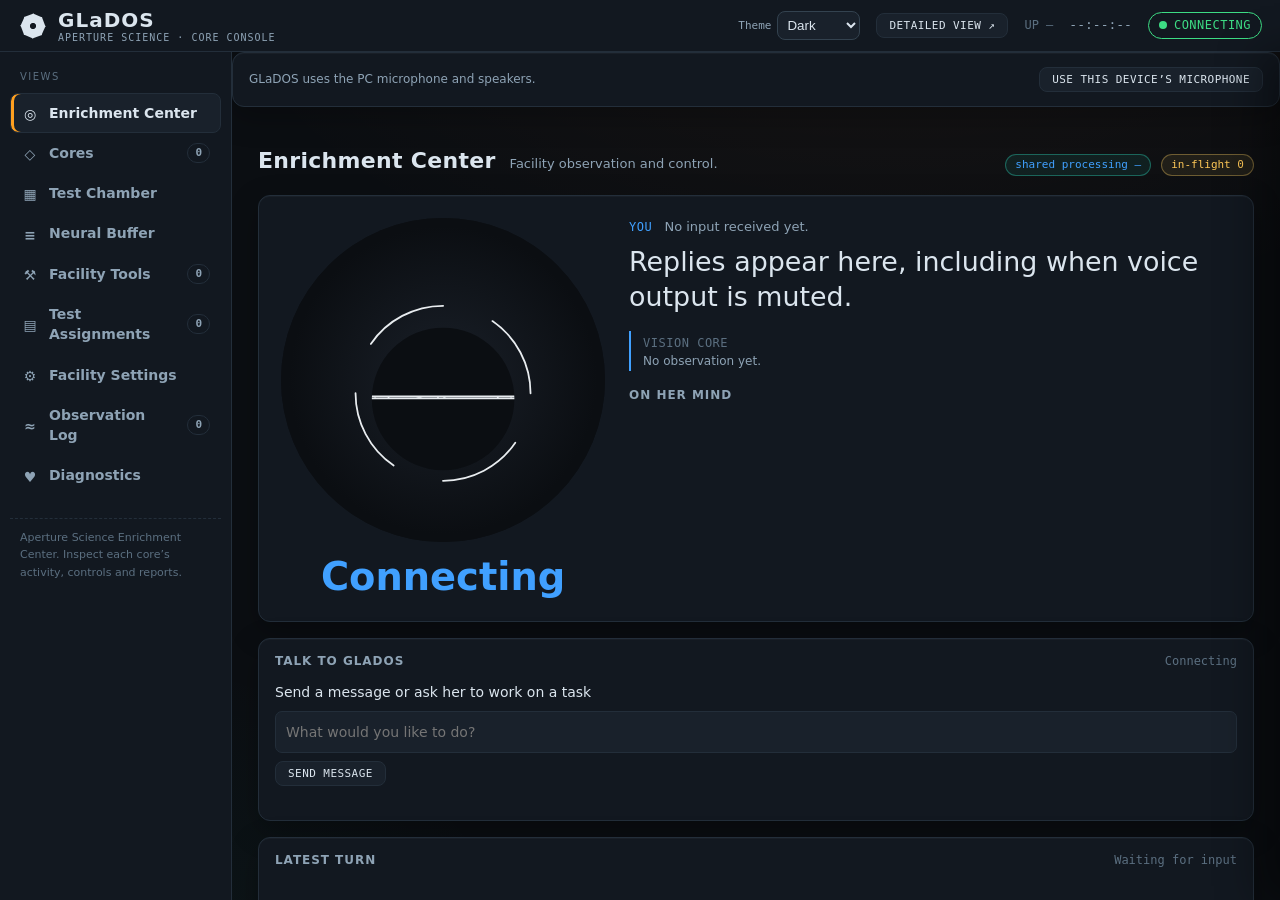
==== src/glados/webapp/static/index.html @ ed66a0d3 "Implement remote audio functionality for GLaDOS console - Added remote audio support allowing users " ====
<!DOCTYPE html>
<html lang="en" data-theme="dark">
<head>
<meta charset="utf-8">
<meta name="viewport" content="width=device-width, initial-scale=1">
<title>GLaDOS · Aperture Science</title>
<style>
  :root{
    --bg:#0b0e12;--bg-2:#10151c;--panel:#141a22;--panel-2:#1a212b;
    --line:#242f3b;--line-2:#32404f;
    --text:#d7e2ec;--muted:#8fa4b6;--dim:#5d7284;
    --orange:#ff7f2a;--orange-glow:rgba(255,127,42,.18);
    --teal:#2ee6c8;--green:#3ddc84;--yellow:#ffd166;--red:#ff5c6c;--purple:#9d7bff;
    --mono:"SF Mono","JetBrains Mono","Fira Code",ui-monospace,Menlo,Consolas,monospace;
    --sans:"Inter",-apple-system,BlinkMacSystemFont,"Segoe UI",Roboto,Helvetica,Arial,sans-serif;
  }
  *{box-sizing:border-box;margin:0;padding:0}
  html,body{height:100%}
  body{background:radial-gradient(1200px 600px at 70% -10%,rgba(255,127,42,.05),transparent 60%),radial-gradient(900px 500px at 10% 110%,rgba(46,230,200,.05),transparent 60%),var(--bg);color:var(--text);font-family:var(--sans);font-size:14px;overflow:hidden}
  #app{display:grid;grid-template-columns:232px 1fr;grid-template-rows:52px 1fr;height:100vh}
  .topbar{grid-column:1/-1;display:flex;align-items:center;gap:16px;padding:0 18px;border-bottom:1px solid var(--line);background:linear-gradient(180deg,#10151c,#0d1117)}
  .brand{display:flex;align-items:center;gap:10px;font-weight:700;letter-spacing:.5px}
  .brand .logo{width:26px;height:26px;border-radius:50%;background:radial-gradient(circle at 35% 35%,#fff,var(--orange) 55%,#8a3c00);box-shadow:0 0 12px var(--orange-glow),inset 0 -3px 6px rgba(0,0,0,.4)}
  .aperture-mark{width:30px;height:30px;flex-shrink:0;fill:var(--text)}
  .brand small{color:var(--muted);font-weight:500}
  .topbar .spacer{flex:1}
  .clock{font-family:var(--mono);color:var(--muted);font-size:13px}
  .live{display:flex;align-items:center;gap:7px;font-family:var(--mono);color:var(--green);font-size:12px;letter-spacing:1px;border:1px solid rgba(61,220,132,.3);background:rgba(61,220,132,.08);padding:4px 10px;border-radius:20px}
  .live .dot{width:8px;height:8px;border-radius:50%;background:var(--green);animation:blink 1.2s infinite}
  @keyframes blink{0%,100%{opacity:1}50%{opacity:.25}}
  .uptime{font-family:var(--mono);color:var(--dim);font-size:12px}
  .sidebar{grid-row:2;border-right:1px solid var(--line);background:var(--bg-2);padding:14px 10px;overflow-y:auto}
  .sec-label{font-size:10px;letter-spacing:1.5px;text-transform:uppercase;color:var(--dim);margin:4px 10px 8px}
  .nav-item{display:flex;align-items:center;gap:10px;padding:9px 10px;border-radius:8px;cursor:pointer;color:var(--muted);border:1px solid transparent;user-select:none;transition:background .12s,color .12s;width:100%}
  .nav-item .ico{width:18px;height:18px;display:grid;place-items:center;flex-shrink:0}
  .nav-item:hover{background:var(--panel);color:var(--text)}
  .nav-item.active{background:var(--panel-2);color:var(--teal);border-color:var(--line);box-shadow:inset 3px 0 0 var(--teal)}
  .nav-item .badge{margin-left:auto;font-family:var(--mono);font-size:11px;background:var(--panel);border:1px solid var(--line);color:var(--muted);padding:1px 7px;border-radius:20px}
  .nav-hint{margin-top:22px;padding:10px;font-size:11px;line-height:1.6;color:var(--dim);border-top:1px dashed var(--line)}
  .main{grid-row:2;overflow:hidden;display:flex;flex-direction:column}
  .view{flex:1;overflow-y:auto;padding:22px 26px 40px;display:none}
  .view.active{display:block;animation:fade .18s ease}
  @keyframes fade{from{opacity:0;transform:translateY(4px)}to{opacity:1;transform:none}}
  .view-head{display:flex;align-items:baseline;gap:14px;margin-bottom:18px;flex-wrap:wrap}
  .view-head h1{font-size:22px;font-weight:750;letter-spacing:.3px}
  .view-head .sub{color:var(--muted);font-size:13px}
  .view-head .right{margin-left:auto;display:flex;gap:10px;align-items:center}
  .grid{display:grid;gap:16px}.grid.cols-2{grid-template-columns:1fr 1fr}.grid.cols-3{grid-template-columns:repeat(3,1fr)}
  .card{background:linear-gradient(180deg,var(--panel),var(--bg-2));border:1px solid var(--line);border-radius:12px;padding:14px 16px}
  .card h3{font-size:12px;letter-spacing:1px;text-transform:uppercase;color:var(--muted);font-weight:600;margin-bottom:12px;display:flex;align-items:center;gap:8px}
  .card h3 .now{margin-left:auto;font-family:var(--mono);color:var(--dim);font-weight:400;text-transform:none;letter-spacing:0}
  .routing-map{max-height:620px;overflow:auto;border:1px solid var(--line);border-radius:10px;background:var(--bg);margin:12px 0}
  .routing-map svg{display:block;font-family:var(--sans);font-size:13px}
  .route-edge path{fill:none;stroke:var(--line-2);stroke-width:1.5}
  .route-edge text{fill:var(--muted);font-family:var(--mono);font-size:10px}
  .route-edge.selected path{stroke:var(--teal);stroke-width:2.5}
  .route-edge.selected text{fill:var(--teal)}
  .route-node rect{fill:var(--panel);stroke:var(--line-2)}
  .route-node text{fill:var(--text);pointer-events:none}
  .route-node .route-detail{fill:var(--muted);font-family:var(--mono);font-size:10px}
  .route-node.branch{cursor:pointer}
  .route-node.branch rect{fill:var(--panel-2)}
  .route-node.branch:hover rect,.route-node.branch:focus rect{stroke:var(--orange);stroke-width:2}
  .route-node.selected rect{stroke:var(--teal);stroke-width:2}
  .route-node.uncertain rect{stroke:var(--yellow);stroke-dasharray:5 3}
  .chip{display:inline-flex;align-items:center;gap:6px;padding:2px 9px;border-radius:20px;font-family:var(--mono);font-size:11px;border:1px solid var(--line)}
  .chip.green{color:var(--green);border-color:rgba(61,220,132,.35);background:rgba(61,220,132,.08)}
  .chip.amber{color:var(--yellow);border-color:rgba(255,209,102,.35);background:rgba(255,209,102,.08)}
  .chip.teal{color:var(--teal);border-color:rgba(46,230,200,.35);background:rgba(46,230,200,.08)}
  .dot-pulse{width:8px;height:8px;border-radius:50%;background:currentColor;animation:blink 1.2s infinite}
  .bar{height:6px;border-radius:4px;background:var(--panel-2);overflow:hidden}
  .bar>i{display:block;height:100%;border-radius:4px;background:var(--orange);transition:width .5s ease}
  .mono{font-family:var(--mono)}
  .stat .v{font-size:30px;font-weight:750;font-family:var(--mono);letter-spacing:.5px}
  .stat .l{font-size:11px;color:var(--dim);letter-spacing:1px;text-transform:uppercase;margin-top:3px}
  .gauge-row{display:flex;gap:26px;flex-wrap:wrap}
  .gauge{display:flex;flex-direction:column;align-items:center;gap:6px}
  .gauge svg{width:92px;height:92px}
  .gauge .g-label{font-size:11px;color:var(--muted);letter-spacing:1px}
  .gauge .g-val{font-family:var(--mono);font-size:12px}
  .ring-bg{fill:none;stroke:var(--panel-2);stroke-width:9}
  .ring-fg{fill:none;stroke-linecap:round;stroke-width:9;transition:stroke-dashoffset .6s ease}
  .wire{font-family:var(--mono);font-size:12.5px;height:100%;overflow-y:auto;display:flex;flex-direction:column;gap:2px}
  .wire-row{display:flex;gap:10px;align-items:baseline;padding:3px 8px;border-radius:5px}
  .wire-row:hover{background:var(--panel-2)}
  .wire-row .t{color:var(--dim);white-space:nowrap;flex-shrink:0}
  .wire-row .lv{width:46px;font-weight:700;flex-shrink:0;text-transform:uppercase;font-size:11px}
  .lv.info{color:var(--teal)}.lv.ok{color:var(--green)}.lv.warn{color:var(--yellow)}.lv.err{color:var(--red)}.lv.debg{color:var(--dim)}
  .wire-row .src{color:var(--purple);white-space:nowrap;flex-shrink:0}
  .wire-row .msg{color:var(--text);overflow-wrap:anywhere}
  .wire-row .meta{color:var(--dim);white-space:nowrap;overflow:hidden;text-overflow:ellipsis;max-width:200px}
  .filters{display:flex;gap:8px;flex-wrap:wrap;margin-bottom:12px}
  .fbtn{padding:5px 12px;border-radius:20px;font-size:12px;font-family:var(--mono);cursor:pointer;border:1px solid var(--line);background:var(--panel);color:var(--muted)}
  .fbtn.active{background:var(--teal);border-color:var(--teal);color:#062a24;font-weight:700}
  .fbtn:hover{border-color:var(--line-2)}
  .lanes{display:grid;grid-template-columns:1fr 1fr;gap:18px}
  .lane{border:1px solid var(--line);border-radius:14px;padding:16px;background:var(--panel);overflow:hidden}
  .lane.priority{border-color:rgba(255,127,42,.4)}
  .lane.autonomy{border-color:rgba(46,230,200,.4)}
  .lane-head{display:flex;align-items:center;gap:10px;margin-bottom:12px}
  .lane-head .lname{font-weight:700;font-size:15px;letter-spacing:.5px}
  .lane-head .lsub{color:var(--muted);font-size:12px}
  .lane-head .right{margin-left:auto;font-family:var(--mono);font-size:12px;color:var(--muted)}
  .lane-track{display:flex;flex-direction:column;gap:10px;min-height:120px}
  .inf{display:flex;align-items:center;gap:12px;padding:10px 12px;border-radius:10px;background:var(--panel-2);border:1px solid var(--line);animation:inf-in .3s ease}
  @keyframes inf-in{from{opacity:0;transform:translateX(-8px)}to{opacity:1;transform:none}}
  .inf .id{font-family:var(--mono);font-size:11px;color:var(--dim);width:64px;flex-shrink:0}
  .inf .label{font-size:13px;font-weight:600;flex:1;min-width:0;overflow:hidden;text-overflow:ellipsis;white-space:nowrap}
  .inf .phase{font-family:var(--mono);font-size:11px;width:74px;text-align:right}
  .inf .spark{display:flex;gap:3px;align-items:center;margin-right:4px}
  .inf .spark i{width:4px;height:12px;background:currentColor;border-radius:2px;animation:spark 1s infinite}
  .inf .spark i:nth-child(2){animation-delay:.15s}.inf .spark i:nth-child(3){animation-delay:.3s}.inf .spark i:nth-child(4){animation-delay:.45s}
  @keyframes spark{0%,100%{height:4px;opacity:.4}50%{height:14px;opacity:1}}
  .inf.priority .phase{color:var(--orange)}.inf.priority .spark{color:var(--orange)}
  .inf.autonomy .phase{color:var(--teal)}.inf.autonomy .spark{color:var(--teal)}
  .planner{display:flex;flex-direction:column;gap:10px}
  .agent-line{display:flex;align-items:center;gap:12px;font-size:13px}
  .agent-line .adot{width:10px;height:10px;border-radius:50%;flex-shrink:0}
  .agent-line .aname{min-width:150px;font-weight:600}
  .agent-line .astill{flex:1;color:var(--dim);font-family:var(--mono);font-size:12px}
  .minds{display:grid;grid-template-columns:repeat(auto-fill,minmax(260px,1fr));gap:16px}
  .mind{border:1px solid var(--line);border-radius:12px;padding:14px;background:var(--panel);cursor:pointer;transition:border-color .15s,transform .15s}
  .mind:hover{border-color:var(--teal);transform:translateY(-2px)}
  .mind .mtop{display:flex;align-items:center;gap:9px;margin-bottom:8px}
  .mind .mtitle{font-weight:700}
  .core-eye{width:38px;height:38px;flex-shrink:0;border-radius:50%;border:3px solid #ccd2d4;box-shadow:inset 0 0 0 4px #31383b,0 0 12px color-mix(in srgb,var(--core-color) 18%,transparent);background:radial-gradient(circle,#151a1d 0 12%,var(--core-color) 14% 25%,#242a2f 28% 42%,#687277 44% 50%,#20272d 52%)}
  .core-activity{font-family:var(--mono);font-size:11px;color:var(--teal);margin-top:12px}
  .core-processing{margin-top:20px}
  .core-processing>summary{cursor:pointer;font-weight:650;letter-spacing:.5px;padding:4px 0}
  .core-processing>summary::marker{color:var(--orange)}
  .core-processing[open]>summary{margin-bottom:16px}

  .mind .mrole{font-size:11px;color:var(--muted)}
  .mind .mstat{margin-left:auto}
  .mind .msum{font-size:12.5px;color:var(--muted);line-height:1.5;min-height:40px}
  .mind .mfoot{display:flex;gap:8px;margin-top:10px;font-family:var(--mono);font-size:11px;color:var(--dim);flex-wrap:wrap}
  .status-pill{font-family:var(--mono);font-size:11px;padding:2px 9px;border-radius:20px;text-transform:capitalize}
  .s-running{color:var(--teal);background:rgba(46,230,200,.1);border:1px solid rgba(46,230,200,.3)}
  .s-idle{color:var(--muted);background:var(--panel-2);border:1px solid var(--line)}
  .s-paused{color:var(--yellow);background:rgba(255,209,102,.08);border:1px solid rgba(255,209,102,.3)}
  .s-done{color:var(--green);background:rgba(61,220,132,.1);border:1px solid rgba(61,220,132,.3)}
  .slots{display:grid;grid-template-columns:repeat(auto-fill,minmax(300px,1fr));gap:16px}
  .slot{border:1px solid var(--line);border-radius:12px;padding:14px;background:var(--panel);border-top:3px solid var(--orange)}
  .slot .shead{display:flex;align-items:center;gap:8px;margin-bottom:8px}
  .slot .stitle{font-weight:700}
  .slot .sstat{margin-left:auto}
  .slot .ssum{font-size:12.5px;color:var(--muted);line-height:1.5;margin:6px 0 12px;min-height:36px}
  .slot .meters{display:grid;grid-template-columns:1fr 1fr;gap:10px}
  .meter .m-label{font-size:10px;color:var(--dim);letter-spacing:.5px;margin-bottom:4px;display:flex;justify-content:space-between;font-family:var(--mono)}
  .meta-line{font-family:var(--mono);font-size:11px;color:var(--dim);display:flex;gap:10px;margin-top:12px;flex-wrap:wrap;align-items:center}
  .btn-secondary{background:var(--panel-2);border:1px solid var(--line);color:var(--text);padding:5px 12px;border-radius:8px;cursor:pointer;font-size:12px}
  .btn-secondary:hover{border-color:var(--teal);color:var(--teal)}
  .mini-queues{display:flex;flex-direction:column;gap:9px}
  .mline{display:flex;align-items:center;gap:9px;font-size:12.5px}
  .mline .ellipsis{flex:1}
  .drawer{position:fixed;top:52px;right:0;bottom:0;width:min(460px,92vw);background:var(--bg-2);border-left:1px solid var(--line);transform:translateX(100%);transition:transform .25s ease;z-index:40;display:flex;flex-direction:column;box-shadow:-20px 0 40px rgba(0,0,0,.4)}
  .drawer.open{transform:none}
  .drawer .d-head{padding:16px 18px;border-bottom:1px solid var(--line);display:flex;align-items:center;gap:10px}
  .drawer .d-head h2{font-size:16px;flex:1}
  .drawer .d-body{flex:1;overflow-y:auto;padding:16px 18px;display:flex;flex-direction:column;gap:14px}
  .mem-row{font-family:var(--mono);font-size:12.5px;padding:10px 12px;background:var(--panel);border:1px solid var(--line);border-radius:8px}
  .mem-row .mk{color:var(--teal);font-weight:700;display:block;margin-bottom:4px}
  .slice{font-family:var(--mono);font-size:12px;color:var(--dim);letter-spacing:.5px;text-transform:uppercase;margin-top:4px}
  .kv{display:flex;justify-content:space-between;padding:6px 0;border-bottom:1px solid var(--line);font-size:13px;gap:10px}
  .kv .k{color:var(--dim)}.kv .v{font-family:var(--mono);text-align:right}
  @media(max-width:1000px){
    .lanes,.grid.cols-2{grid-template-columns:1fr}
    #app{grid-template-columns:64px 1fr}
    .sec-label,.nav-item span:not(.ico),.nav-item .badge,.nav-hint{display:none}
    .nav-item{justify-content:center}
  }

.console-actions{display:flex;gap:10px;align-items:center;flex-wrap:wrap;margin:12px 0}
.console-actions button:disabled{opacity:.45;cursor:not-allowed}
.console-field{display:block;width:100%;box-sizing:border-box;background:var(--panel-2);border:1px solid var(--line);color:var(--text);padding:10px;border-radius:7px;font:inherit;margin:8px 0}
textarea.console-field{min-height:110px;resize:vertical}
button.card{text-align:left;color:inherit;font:inherit;cursor:pointer}
button.card:hover{border-color:var(--orange)}
.console-note{font-size:12px;color:var(--muted);line-height:1.6}
.console-feedback{min-height:20px;color:var(--teal);font-size:13px;white-space:pre-wrap}
.task-row{display:flex;align-items:center;gap:12px;padding:12px 0;border-bottom:1px solid var(--line)}
.task-row button{margin-left:auto}
button:focus-visible,input:focus-visible,textarea:focus-visible{outline:2px solid var(--orange);outline-offset:3px}
  .context-controls{margin-bottom:18px}
  .context-controls .console-actions{align-items:end;flex-wrap:wrap}
  .context-controls label{display:block;flex:1;min-width:220px;color:var(--dim);font-size:12px}
  .context-search{margin-top:14px}
  .context-overview{display:flex;flex-wrap:wrap;gap:8px;margin-bottom:16px}
  .context-section{margin-bottom:12px;padding:0;overflow:hidden}
  .context-section>summary{cursor:pointer;display:flex;align-items:center;gap:10px;flex-wrap:wrap;padding:16px;border-left:3px solid var(--orange)}
  .context-section>summary::before{content:'▸';color:var(--orange)}
  .context-section[open]>summary::before{content:'▾'}
  .context-section>summary .console-note{margin-left:auto}
  .context-section-copy{flex:1;min-width:180px}
  .context-purpose{display:block;color:var(--dim);font-size:12px;line-height:1.5;margin-top:5px}
  .context-tools h2{font-size:16px;margin:24px 0 12px}
  .context-messages{padding:0 16px 16px}
  .context-message{border-top:1px solid var(--line);padding-top:12px;margin-top:6px}
  .context-message-head{display:flex;gap:8px;align-items:center;color:var(--dim);font-size:12px}
  .context-messages pre{white-space:pre-wrap;overflow-wrap:anywhere;font:12px/1.65 ui-monospace,SFMono-Regular,Consolas,monospace;color:var(--text);margin:10px 0 16px}
  .context-empty{padding:22px;border:1px dashed var(--line);color:var(--dim)}
  .memory-fact{margin-bottom:12px}
  .memory-content{white-space:pre-wrap;overflow-wrap:anywhere;line-height:1.6}
</style>


<link rel="stylesheet" href="glados-avatar.css">
<link rel="stylesheet" href="glados-themes.css">
<link rel="stylesheet" href="glados-console.css">
<script src="glados-dom.js"></script>
<script src="glados-themes.js"></script>
</head>
<body>
<div id="app">
  <div class="hazard-bar"></div>
  <header class="topbar">
    <div class="brand"><svg class="aperture-mark" viewBox="0 0 100 100" aria-hidden="true"><path d="M 50 8 L 81 22 L 59 40 L 33 40 Z" transform="rotate(0 50 50)"/><path d="M 50 8 L 81 22 L 59 40 L 33 40 Z" transform="rotate(45 50 50)"/><path d="M 50 8 L 81 22 L 59 40 L 33 40 Z" transform="rotate(90 50 50)"/><path d="M 50 8 L 81 22 L 59 40 L 33 40 Z" transform="rotate(135 50 50)"/><path d="M 50 8 L 81 22 L 59 40 L 33 40 Z" transform="rotate(180 50 50)"/><path d="M 50 8 L 81 22 L 59 40 L 33 40 Z" transform="rotate(225 50 50)"/><path d="M 50 8 L 81 22 L 59 40 L 33 40 Z" transform="rotate(270 50 50)"/><path d="M 50 8 L 81 22 L 59 40 L 33 40 Z" transform="rotate(315 50 50)"/></svg><div class="brand-t"><div class="t1">GLaDOS</div><div class="sub">APERTURE SCIENCE &middot; CORE CONSOLE</div></div></div>
    <div class="spacer"></div>
    <label class="theme-label">Theme <select id="theme-choice" aria-label="Interface theme"></select></label>
    <a class="btn-secondary surface-switch" id="surface-switch" href="/?surface=presence">Presence screen ↗</a>
    <span class="uptime" id="uptime">UP —</span>
    <span class="clock" id="clock">--:--:--</span>
    <span class="live" role="status"><span class="dot"></span><span id="connection-status">CONNECTING</span></span>
  </header>

  <nav class="sidebar">
    <div class="sec-label">Views</div>
    <div class="nav-item active" data-view="home"><span class="ico">&#9678;</span><span>Enrichment Center</span></div>
    <div class="nav-item" data-view="cores"><span class="ico">&#9671;</span><span>Cores</span><span class="badge" id="mindsBadge">0</span></div>
    <div class="nav-item" data-view="memory"><span class="ico">&#9638;</span><span>Test Chamber</span></div>
    <div class="nav-item" data-view="context"><span class="ico">&#8801;</span><span>Neural Buffer</span></div>
    <div class="nav-item" data-view="tools"><span class="ico">⚒</span><span>Facility Tools</span><span class="badge" id="toolsBadge">0</span></div>
    <div class="nav-item" data-view="tasks"><span class="ico">▤</span><span>Test Assignments</span><span class="badge" id="tasksBadge">0</span></div>
    <div class="nav-item" data-view="settings"><span class="ico">⚙</span><span>Facility Settings</span></div>
    <div class="nav-item" data-view="wire"><span class="ico">&#8776;</span><span>Observation Log</span><span class="badge" id="wireBadge">0</span></div>
    <div class="nav-item" data-view="vitals"><span class="ico">&#9829;</span><span>Diagnostics</span></div>
    <div class="nav-hint">Aperture Science Enrichment Center. Inspect each core’s activity, controls and reports.</div>
  </nav>

  <main class="main">
    <div class="card" id="remote-audio-banner" hidden style="margin-bottom:16px;display:flex;flex-wrap:wrap;gap:12px;align-items:center"><span class="console-note" id="remote-audio-banner-text" style="flex:1 1 16em;margin:0"></span><button type="button" class="btn-secondary" id="remote-audio-banner-toggle">Use this device’s microphone</button></div>

    <!-- MISSION CONTROL -->
    <section class="view active" id="view-home">
      <div class="view-head operator-only">
        <h1>Enrichment Center</h1>
        <span class="sub">Facility observation and control.</span>
        <div class="right"><span class="chip teal" id="pool-status">shared processing —</span><span class="chip amber" id="mcInflight">in-flight 0</span></div>
      </div>
      <section class="card avatar-card presence-stage" id="avatar-card" aria-label="GLaDOS eye and optic feed">
        <div class="avatar-stage">
          <svg id="glados-eye" viewBox="-200 -200 400 400" role="img" aria-label="GLaDOS aperture, connecting"></svg>
          <div class="presence-state"><div id="presence-activity">Connecting</div><p class="console-note" id="presence-detail"></p></div>
        </div>
        <div class="presence-info">
          <div class="presence-speech" aria-live="polite">
            <p class="presence-user"><span class="slice">You</span> <span id="latest-input">No input received yet.</span></p>
            <p id="latest-reply">Replies appear here, including when voice output is muted.</p>
          </div>
          <div class="avatar-optic" id="avatar-optic" hidden>
            <canvas id="avatar-optic-view" role="img" aria-label="Live optic feed with theme treatment"></canvas>
            <img id="avatar-optic-source" alt="" hidden>
            <div class="avatar-optic-hud" aria-hidden="true"><span id="optic-subject" hidden>TEST SUBJECT</span><span id="optic-motion">MOTION 0.00</span></div>
          </div>
          <div class="vision-description"><div class="slice" id="vision-caption-meta">Vision Core</div><p class="console-note" id="vision-caption">No observation yet.</p></div>
          <div class="presence-thoughts"><h3>On her mind</h3><div id="presence-thoughts"></div></div>
        </div>
      </section>
      <div class="card conversation-input">
        <h3>Talk to GLaDOS <span class="now" id="runtime-model">Connecting</span></h3>
        <form id="message-form"><label for="message-text">Send a message or ask her to work on a task</label>
          <input class="console-field" id="message-text" maxlength="8000" required placeholder="What would you like to do?">
          <button class="btn-secondary" id="message-send" type="submit">Send message</button>
        </form>
        <p class="console-feedback" id="console-feedback" role="status" aria-live="polite"></p>
      </div>
      <div class="overview-grid operator-only">
        <section class="card overview-turn"><h3>Latest turn <span class="now" id="turn-latency">Waiting for input</span></h3><div id="overview-route" class="decision-path"></div><div id="turn-waterfall" class="turn-waterfall"></div><p class="console-note">Recorded server events: input accepted → playback requested. Excludes endpoint silence and browser audio buffering.</p></section>
        <section class="card"><h3>Inference slots <button class="btn-secondary" data-go="cores">Inspect</button></h3><div id="overview-slots" class="capacity-tiles"></div><p class="console-note" id="overview-hold"></p><div id="overview-queue" class="console-note"></div></section>
        <section class="card"><h3>Core activity <button class="btn-secondary" data-go="cores">Inspect</button></h3><div class="table-scroll"><table class="core-table"><thead><tr><th>Core</th><th>State</th><th>Latest update</th></tr></thead><tbody id="overview-cores"></tbody></table></div></section>
        <section class="card"><h3>Autonomy Core <button class="btn-secondary" data-go="settings">Settings</button></h3><p class="console-note" id="overview-autonomy"></p><p class="console-note" id="overview-handoff"></p></section>
      </div>
      <div class="grid cols-3 operator-only" style="margin-bottom:16px">
        <button type="button" class="card" data-go="tasks"><div class="stat"><div class="v" id="mc-slots">0</div><div class="l">Assignments tracked →</div></div></button>
        <button type="button" class="card" data-go="cores"><div class="stat"><div class="v" id="mc-minds">0</div><div class="l">Online cores →</div></div></button>
        <button type="button" class="card" data-go="cores"><div class="stat"><div class="v" id="mc-inflight">0</div><div class="l">User-facing inferences →</div></div></button>
      </div>
      <div class="grid cols-2 home-controls">
        <div class="card operator-only">
          <h3>Dual Lane Orchestration <span class="now" id="laneNow"></span></h3>
          <div class="lanes">
            <div class="lane priority">
              <div class="lane-head">
                <span class="dot-pulse" style="color:var(--orange)"></span>
                <div><div class="lname">Priority Lane</div><div class="lsub">routing and conversation requests</div></div>
                <div class="right" id="priQ">0 in-flight</div>
              </div>
              <div class="lane-track" id="priotrack"></div>
            </div>
            <div class="lane autonomy">
              <div class="lane-head">
                <span class="dot-pulse" style="color:var(--teal)"></span>
                <div><div class="lname">Background Lane</div><div class="lsub">emotion and background cores</div></div>
                <div class="right" id="autoQ">0 in-flight</div>
              </div>
              <div class="lane-track" id="autotrack"></div>
            </div>
          </div>
        </div>
        <div class="card central-controls">
          <h3>Central Core <span class="now" id="brainstem-source">Engine state</span></h3>
          <p class="console-note" id="brainstem-detail"></p>
          <div class="console-actions">
            <button class="btn-secondary" id="control-microphone" type="button">Microphone</button>
            <button class="btn-secondary" id="control-voice" type="button">Voice output</button>
            <button class="btn-secondary" id="control-camera" type="button">Camera</button>
            <button class="btn-secondary" id="control-quiet" type="button">Quiet</button>
          </div>
          <p class="console-note" id="brainstem-expression"></p>
          <p class="console-note" id="brainstem-affect"></p>
          <div class="gauge-row operator-only">
            <div class="gauge"><svg viewBox="0 0 92 92"><circle class="ring-bg" cx="46" cy="46" r="38"/><circle class="ring-fg" id="g-p" cx="46" cy="46" r="38" transform="rotate(-90 46 46)" stroke="var(--teal)"/></svg><div class="g-label">Pleasure</div><div class="g-val" id="g-pv">0.0</div></div>
            <div class="gauge"><svg viewBox="0 0 92 92"><circle class="ring-bg" cx="46" cy="46" r="38"/><circle class="ring-fg" id="g-a" cx="46" cy="46" r="38" transform="rotate(-90 46 46)" stroke="var(--orange)"/></svg><div class="g-label">Arousal</div><div class="g-val" id="g-av">0.0</div></div>
            <div class="gauge"><svg viewBox="0 0 92 92"><circle class="ring-bg" cx="46" cy="46" r="38"/><circle class="ring-fg" id="g-d" cx="46" cy="46" r="38" transform="rotate(-90 46 46)" stroke="var(--purple)"/></svg><div class="g-label">Dominance</div><div class="g-val" id="g-dv">0.0</div></div>
          </div>
          <div class="console-actions operator-only">
            <button class="btn-secondary" id="edit-instructions" type="button">Edit response instructions</button>
            <button class="btn-secondary" data-inspect-command="/context" type="button">Inspect context</button>
            <button class="btn-secondary" data-inspect-command="/emotion" type="button">Inspect emotion</button>
          </div>
          <p class="console-note" id="instructions-preview"></p>
          <div class="mini-queues operator-only" style="margin-top:16px">
            <div class="mline"><span style="color:var(--orange)">&#9679;</span>Last user <span class="muted" id="mc-lastuser">--</span><span class="ellipsis"></span><span class="mono" id="mc-sinceuser">--</span></div>
            <div class="mline"><span style="color:var(--teal)">&#9679;</span>Last spoke <span class="muted" id="mc-lastasst">--</span><span class="ellipsis"></span><span class="mono" id="mc-sinceasst">--</span></div>
          </div>
        </div>
      </div>
      <div class="card operator-only" style="margin-top:16px">
        <h3>Test assignments <button class="btn-secondary" style="margin-left:auto" id="home-new-task">Create assignment</button></h3>
        <p class="console-note">Assignments are shared with the Central Core. Ask GLaDOS to work on an open assignment.</p>
        <div id="home-tasks"></div>
      </div>
      <div class="card operator-only" style="margin-top:16px">
        <h3>Observation log &middot; live stream <button class="btn-secondary" style="margin-left:auto;padding:3px 10px" data-go="wire">open inspector &rarr;</button></h3>
        <div class="wire" id="home-wire" style="height:300px"></div>
      </div>
    </section>

    <!-- CORES -->
    <section class="view" id="view-cores">
      <div class="view-head"><h1>Cores</h1><span class="sub">Dedicated functions. Shared processing.</span><div class="right"><span class="chip teal" id="inference-summary">Connecting</span><button class="btn-secondary" data-go="vitals">system diagnostics &rarr;</button></div></div>
      <p class="console-note">The Central Core handles your requests. Other cores maintain their own functions, state and reports. Suspend a core to stop future scheduled runs; a current run may finish.</p><div class="minds" id="minds"></div>
      <details class="card core-processing" id="core-processing"><summary>Shared processing · active requests and queues</summary><p class="console-note">Cores share the available processing channels. Routing and your replies have priority; background cores use spare capacity.</p>
      <div class="grid cols-2" id="inference-slots"></div>
      <div class="card" style="margin-top:16px"><h3>Facility command queue <span class="chip teal" id="command-status">Connecting</span><button class="btn-secondary" id="open-command" style="margin-left:auto">Run a task</button></h3><p class="console-note">Fixed, read-only host operations run on the CPU alongside the cores.</p><div id="command-activity"></div></div>
      <div class="card" style="margin-top:16px"><h3>Waiting for capacity</h3><div id="inference-waiting">None</div></div>
      <div class="card" style="margin-top:16px"><h3>Latest routing decision</h3><div id="routing-latest">No decision yet.</div></div>
      </details>
    </section>

    <section class="view" id="view-tools"><div class="view-head"><h1>Facility Tools</h1><span class="sub">capabilities available to GLaDOS right now.</span></div><p class="console-note">Tools run when called by a core. Inspect their inputs or run a fixed host command here. Local time and date are already supplied in context.</p><div id="tools" class="minds"></div></section>

    <!-- TEST ASSIGNMENTS -->
    <section class="view" id="view-tasks">
      <div class="view-head"><h1>Test Assignments</h1><span class="sub">saved work and results.</span><div class="right"><button class="btn-secondary" id="new-task">Create assignment</button></div></div>
      <p class="console-note">Create an assignment, ask GLaDOS to work on it, then inspect its result. Core state and reports live in Cores.</p><div class="slots" id="slots"></div>
    </section>

    <section class="view" id="view-context">
      <div class="view-head"><h1>Neural Buffer</h1><span class="sub">Inspect GLaDOS’s inference context.</span></div>
      <div class="card context-controls">
        <div class="console-actions">
          <label>Core request<select class="console-field" id="context-mode"><option value="user">Central Core · user request</option><option value="autonomy">Autonomy Core · autonomous check</option></select></label>
          <label>Context source<select class="console-field" id="context-view"><option value="live">Live preview</option><option value="request">Last submitted request</option></select></label>
          <button type="button" class="btn-secondary" id="context-refresh">Refresh</button>
          <button type="button" class="btn-secondary" id="context-live" aria-pressed="true">Live updates: ON</button>
          <button type="button" class="btn-secondary" id="context-export" disabled>Download JSON</button>
          <button type="button" class="btn-secondary" id="context-expand">Show all messages</button>
          <button type="button" class="btn-secondary" id="context-collapse">Collapse all</button>
        </div>
        <p class="console-note" id="context-description">Messages are numbered in the order sent: reusable instructions, conversation history, live state, then the current input. Live preview shows what a new request would receive; new voice or text is added when it arrives. Last submitted request shows the actual payload. Tools are displayed separately below the messages.</p>
        <label class="context-search">Find in context<input class="console-field" id="context-search" type="search" placeholder="Search prompts, core reports or conversation…"></label>
        <p id="context-status" class="console-feedback" role="status" aria-live="polite">Open the Neural Buffer to inspect the connected engine.</p>
      </div>
      <div id="context-overview" class="context-overview"></div>
      <div id="context-sections"></div>
    </section>

    <section class="view" id="view-memory">
      <div class="view-head"><h1>Test Chamber</h1><span class="sub">Explore what GLaDOS remembers.</span></div>
      <h2>Recalled for this conversation</h2>
      <p class="console-note" id="memory-topic">Waiting for a conversation topic.</p>
      <div id="memory-recall"></div>
      <h2>Saved memory</h2>
      <p class="console-note">Browse saved facts and conversation summaries. Searching here does not change what GLaDOS recalls.</p>
      <form id="memory-filter" class="card context-controls"><div class="console-actions">
        <label>Search memory<input class="console-field" id="memory-search" type="search" maxlength="280" placeholder="A name, preference or project…"></label>
        <label>Show<select class="console-field" id="memory-kind"><option value="all">Facts and summaries</option><option value="fact">Facts</option><option value="summary">Summaries</option></select></label>
        <button type="submit" class="btn-secondary">Search</button>
        <button type="button" class="btn-secondary" id="memory-refresh">Refresh</button>
      </div></form>
      <p id="memory-status" class="console-feedback" role="status" aria-live="polite">Open Test Chamber to browse saved memory.</p>
      <div id="memory-facts"></div>
      <div class="console-actions"><button type="button" class="btn-secondary" id="memory-prev" disabled>Previous</button><button type="button" class="btn-secondary" id="memory-next" disabled>Next</button></div>
    </section>
    <section class="view" id="view-settings">
      <div class="card" style="margin-bottom:16px"><h3>Interface appearance</h3><label>Theme<select class="console-field" id="theme-settings"></select></label><p class="console-note">Dark, Clinical, Terminal and PotatOS share the same live controls. This browser remembers your theme. Open the Presence screen from the top bar for the tablet view.</p></div>
      <div class="card" style="margin-bottom:16px"><h3>Internet search sources</h3><p class="console-note">News requests read these sites’ pages directly, then search if needed. Other categories guide web searches. Enter one domain or site path per line, up to eight per category. Console changes apply to the next request and save to data/search_settings.yaml. File edits apply after restart.</p><form id="search-settings-form"><div class="grid cols-2"><label>Weather<textarea class="console-field" id="search-sources-weather" rows="4" placeholder="dwd.de&#10;meteoblue.com" disabled></textarea></label><label>News<textarea class="console-field" id="search-sources-news" rows="4" placeholder="reuters.com&#10;bbc.com/news" disabled></textarea></label><label>Reddit communities<textarea class="console-field" id="search-sources-reddit" rows="4" placeholder="reddit.com/r/LocalLLaMA&#10;reddit.com/r/Munich" disabled></textarea></label><label>General sources<textarea class="console-field" id="search-sources-general" rows="4" placeholder="A favorite domain or site path" disabled></textarea></label></div><button type="submit" class="btn-secondary" id="search-settings-save" style="margin-top:12px" disabled>Save favorite sources</button></form><p id="search-settings-feedback" class="console-feedback" role="status" aria-live="polite"></p></div>
      <div class="card" style="margin-bottom:16px"><h3>This device as microphone</h3><p class="console-note">Talk to GLaDOS through this browser, for example a phone: its microphone replaces the PC microphone and GLaDOS speaks through it. The PC takes over again when you stop or close the page. While GLaDOS speaks here, this microphone is muted so she does not hear herself. Browsers allow the microphone only over HTTPS.</p><p id="remote-audio-status" class="console-note"></p><p id="remote-audio-host" class="console-note"></p><button type="button" class="btn-secondary" id="remote-audio-toggle">Use this device’s microphone</button></div>
      <div class="card" style="margin-bottom:16px"><h3>Nexus Core</h3><p class="console-note">Consultation lets GLaDOS ask external advisor AIs in the background. The base decides where Central Core runs: auto moves it to the API when this machine is too slow, local and api force it. Needs the API key named in the configuration. Changes apply immediately and save to data/nexus_settings.yaml.</p><p id="nexus-status" class="console-note">Nexus Core unavailable.</p><form id="nexus-settings-form"><div class="grid cols-3"><label>Consultation<select class="console-field" id="nexus-consultation" disabled><option value="on">On</option><option value="off">Off</option></select></label><label>Base model<select class="console-field" id="nexus-base-mode" disabled><option value="auto">Auto</option><option value="local">Local only</option><option value="api">API only</option></select></label><label>Daily budget (USD)<input class="console-field" id="nexus-budget" type="number" min="0" max="1000" step="0.05" disabled></label></div><button type="submit" class="btn-secondary" id="nexus-settings-save" style="margin-top:12px" disabled>Save Nexus settings</button></form><p id="nexus-settings-feedback" class="console-feedback" role="status" aria-live="polite"></p></div>
      <div class="view-head"><h1>Facility Settings</h1><span class="sub">autonomy, voice input and routing.</span><button class="btn-secondary" id="decision-new">Create decision list</button></div>
      <div class="card" style="margin-bottom:16px"><h3>Facility Sensors &amp; Audio</h3><p class="console-note">Choose the webcam, microphone and speakers connected to the GLaDOS host. Changes apply immediately for this session.</p><div class="grid cols-3">
        <label>Webcam input<select class="console-field" id="device-camera" disabled><option>Connecting…</option></select></label>
        <label>Audio input<select class="console-field" id="device-microphone" disabled><option>Connecting…</option></select></label>
        <label>Audio output<select class="console-field" id="device-speaker" disabled><option>Connecting…</option></select></label>
      </div><button type="button" class="btn-secondary" id="device-refresh" style="margin-top:12px">Refresh devices</button><p class="console-feedback" id="device-feedback" role="status" aria-live="polite">Open Facility Settings to list connected devices.</p></div>
      <div class="card" style="margin-bottom:16px"><h3>Vision Core</h3><p class="console-note">Motion guides each image analysis delay: a still scene favours the maximum, movement favours the minimum, with some randomness. Default: 2–5 seconds. Enter whole seconds; changes apply immediately and are saved across restarts. The blink follows actual image analysis.</p><form id="vision-settings-form"><div class="grid cols-2"><label for="vision-interval-min">Minimum delay (seconds)<input class="console-field" id="vision-interval-min" type="number" min="1" max="60" step="1" required disabled></label><label for="vision-interval-max">Maximum delay (seconds)<input class="console-field" id="vision-interval-max" type="number" min="1" max="60" step="1" required disabled></label></div><button type="submit" class="btn-secondary" id="vision-settings-save" style="margin-top:12px" disabled>Save interval range</button></form><p id="vision-settings-status" class="console-note"></p><p id="vision-settings-feedback" class="console-feedback" role="status" aria-live="polite"></p></div>
      <div class="card" style="margin-bottom:16px"><h3>Quiet mode</h3><p class="console-note">Say “go to sleep” or “be quiet” to stop replies and suspend background cores. She keeps listening for “wake up”. Background sounds and unintelligible speech are ignored.</p><button type="button" class="btn-secondary" id="settings-quiet">Quiet: connecting</button><p id="quiet-settings-feedback" class="console-feedback" role="status"></p></div>
      <div class="card" style="margin-bottom:16px"><h3>Autonomy Core</h3><p class="console-note">Reviews all core slots and recent conversation during idle pauses. Useful new alerts, completed searches and observed arrivals are passed to Central Core, which speaks in GLaDOS’s normal voice. Other cores run independently; silent checks back off automatically.</p><button type="button" class="btn-secondary" id="settings-autonomy">Autonomy: connecting</button><p class="console-note" id="autonomy-core-status"></p><p class="console-note" id="autonomy-core-handoff"></p><p id="autonomy-settings-feedback" class="console-feedback" role="status"></p></div>
      <div class="card" style="margin-bottom:16px"><h3>Capability routing</h3><p class="console-note">GLaDOS manages routing and parallel replies automatically. Choose which list describes your available actions. Scores express preference among your options, not certainty.</p><div id="decision-activation"></div><p id="settings-feedback" class="console-feedback" role="status"></p></div>
      <div class="card" style="margin-bottom:16px"><h3>Voice input</h3><p class="console-note">Optional transcripts use Gemma to keep a written version of your voice input. Routing, Emotion and replies reuse that text. Available in direct-audio mode; loads no Parakeet.</p><button class="btn-secondary" id="control-transcripts" type="button">Transcripts</button><p class="console-feedback" id="audio-settings-feedback" role="status"></p></div>
      <div class="card" style="margin-bottom:16px"><h3>Routing tree</h3><p class="console-note">Choose the capability area, then its action. MCP services add a server choice before the tool. Click a decision to expand its choices; teal marks the latest route, yellow marks uncertainty.</p><div id="routing-structure"></div></div><div class="grid cols-2" id="decision-lists"></div>
    </section>

    <!-- WIRE -->
    <section class="view" id="view-wire">
      <div class="view-head"><h1>Observation Log</h1><span class="sub">observability bus stream.</span></div>
      <div class="filters" id="wfilters"></div>
      <div class="card" style="padding:8px"><div class="wire" id="full-wire" style="height:calc(100vh - 210px)"></div></div>
    </section>

    <!-- VITALS -->
    <section class="view" id="view-vitals">
      <div class="view-head"><h1>Diagnostics</h1><span class="sub">engine infrastructure, inference capacity, and device health.</span></div>
      <div class="grid cols-2">
        <div class="card"><h3>Hardware &amp; Model Adaptation</h3><div id="v-hardware"></div></div>
        <div class="card"><h3>Engine components</h3><div id="components"></div></div>
        <div class="card"><h3>Audio</h3><div id="v-audio"></div></div>
        <div class="card"><h3>Interaction</h3><div id="v-interaction"></div></div>
        <div class="card"><h3>Vision</h3><div id="v-vision"></div></div>
        <div class="card"><h3>MCP servers</h3><div id="v-mcp"></div></div>
      </div>
      <details class="card" style="margin-top:16px"><summary>Inference diagnostics</summary><span id="ncNow"></span>      <div class="lanes">
        <div class="lane priority">
          <div class="lane-head"><span class="dot-pulse" style="color:var(--orange)"></span><div><div class="lname">Priority Lane</div><div class="lsub">the routing, then conversation</div></div><div class="right" id="nc-prio">--</div></div>
          <div class="lane-track" id="nc-priotrack"></div>
        </div>
        <div class="lane autonomy">
          <div class="lane-head"><span class="dot-pulse" style="color:var(--teal)"></span><div><div class="lname">Background Lane</div><div class="lsub">background inference workers</div></div><div class="right" id="nc-auto">--</div></div>
          <div class="lane-track" id="nc-autotrack"></div>
        </div>
      </div>
      <div class="card" style="margin-top:18px">
        <h3>Worker pool <span class="now" id="worker-count"></span></h3>
        <div class="planner" id="workers"></div>
      </div>
</details>
    </section>
  </main>
</div>

<aside class="drawer" id="drawer">
  <div class="d-head"><h2 id="drawer-title">Inspector</h2><button class="btn-secondary" id="drawer-close">&#10005;</button></div>
  <div class="d-body" id="drawer-body"></div>
</aside>

<script src="glados-rig.js"></script>
<script src="glados-vision.js"></script>
<script src="glados-vision-themes.js"></script>
<script src="glados-avatar.js"></script>
<script src="glados-favicon.js"></script>
<script src="glados-remote-audio.js"></script>
<script src="glados-overview.js"></script>
<script src="glados-routing.js"></script>
<script src="glados-context.js"></script>
<script src="glados-memory.js"></script>
<script src="glados-devices.js"></script>
<script>
"use strict";
/* GLaDOS Core Console — dual mode.
   LIVE : /api/snapshot + /api/stream (SSE). Local-file demos are explicitly simulated. */
const $ = id => document.getElementById(id);
const $$ = s => document.querySelectorAll(s);
// Falls back to plain writes if glados-dom.js is unavailable (older server).
const setHTML = (host, html) => window.GladosDom ? window.GladosDom.setHTML(host, html) : host && (host.innerHTML = html);
const el = (cls, html) => { const d=document.createElement("div"); d.className=cls; if(html) d.innerHTML=html; return d; };
const esc = s => String(s==null?"":s).replace(/[&<>"']/g, c => ({"&":"&amp;","<":"&lt;",">":"&gt;",'"':"&quot;","'":"&#39;"}[c]));
const pad = n => String(n).padStart(2,"0");
const timeStr = ms => { const d=new Date(ms); return pad(d.getHours())+":"+pad(d.getMinutes())+":"+pad(d.getSeconds()); };
const ago = s => { if(s==null) return "never"; s=Math.max(0,Math.round(s||0)); if(s>3600)return (s/3600).toFixed(1)+"h"; if(s>60)return Math.round(s/60)+"m"; return s+"s"; };
const clamp = (v,a,b) => Math.min(b,Math.max(a,v));
const fmtNum = n => (n>=0?"+":"")+Number(n).toFixed(2);
const CIRC = 2*Math.PI*38;
const pill = {running:"s-running", started:"s-running", active:"s-running", idle:"s-idle", paused:"s-paused", done:"s-done", stopped:"s-idle"};
const barColor = {running:"var(--teal)", active:"var(--teal)", done:"var(--green)", idle:"var(--orange)", paused:"var(--dim)"};

/* ============ normalized state ============ */
const S = {
  live:false, connection:"connecting", performance:null,
  emo:null,
  sinceUser:null, sinceAsst:null,
  audio:{rms:-40, vad:false, updated_at:0}, speaking:false,
  mcpServers:[],
  vision:"no visual feed", visionMind:null, searchSettings:null, nexus:null,
  autonomyCore:null, hardware:null,
  lanes:{prioQ:0, autoQ:0, autoInflight:0, workers:0, enabled:false},
  inference:null, commandSlot:null, routing:null, decisions:null, agents:[], minds:[], agentMinds:null, tools:[], slots:[], commands:[], controls:{}, operator:null,
  seq:100,
};
const avatar = window.GladosAvatar.mount(document);
const favicon = window.GladosFavicon?.mount(document) || {update(){}};
const remoteAudio = window.GladosRemoteAudio?.mount(document) || {render(){}};
const overview = window.GladosOverview.mount(document, {escape:esc, coreOwner, cores:allMinds, identity:coreIdentity, activity:coreActivity, describe:routingDescription});
window.GladosThemes.mount(document, () => { avatar.update(S); overview.update(S); });
const contextInspector = window.GladosContext.mount(document, () => S.live && S.connection === 'live');
const memoryBrowser = window.GladosMemory.mount(document, () => S.live && S.connection === 'live');
const deviceSelector = window.GladosDevices.mount(document, () => S.live && S.connection === 'live');
let toolsRenderKey="",mindsRenderKey="",slotsRenderKey="",homeTasksRenderKey="";
function normalizeLanes(lanes = {}){
  return {
    enabled: !!lanes.enabled,
    prioQ: lanes.priority?.queue ?? 0,
    autoQ: lanes.autonomy?.queue ?? 0,
    autoInflight: lanes.autonomy?.inflight ?? 0,
    workers: lanes.autonomy?.workers ?? 0,
  };
}

/* ============ event wire ============ */
let eventLog = [], unread = 0, wireFilter = "all", replyParts=[];
const LEVELS = ["all","debg","info","ok","warn","err"];

function addWireRow(host, ev, cap){
  const meta = Object.keys(ev.meta||{}).map(k=>k+"="+ev.meta[k]).join(" ");
  const row = el("wire-row",
    "<span class=\"t\">"+timeStr(ev.t)+"</span>"+
    "<span class=\"lv "+esc(ev.level)+"\">"+esc(ev.level)+"</span>"+
    "<span class=\"src\">"+esc(ev.src)+"."+esc(ev.kind)+"</span>"+
    "<span class=\"msg\">"+esc(ev.msg)+"</span>"+
    (meta? "<span class=\"meta\">"+esc(meta)+"</span>" : ""));
  // New rows go on top; when the reader has scrolled down, keep the rows they are reading in place.
  const reading=host.scrollTop>0, before=host.scrollHeight;
  host.prepend(row);
  if(reading) host.scrollTop+=host.scrollHeight-before;
  while (host.children.length > (cap||110)) host.removeChild(host.lastChild);
}
function track(ev){ eventLog.push(ev); if(eventLog.length>400) eventLog.shift(); }
function wirePass(lv){ return wireFilter==="all" || lv===wireFilter; }
function entry(ev){
  ev.level = ({debug:"debg",success:"ok",warning:"warn",error:"err",critical:"err"})[ev.level] || ev.level;
  if(!("t" in ev)) ev.t = Date.now();
  if(ev.kind==='user_input'){
    replyParts=[]; $('latest-reply').textContent='Waiting for GLaDOS…';
  }
  if(ev.src==='tts' && ev.kind==='synthesize'){
    replyParts.push(ev.msg); if(replyParts.length>40) replyParts.shift();
    $('latest-reply').textContent=replyParts.join(' ');
  }
  overview.event(ev);
  track(ev);
  if(ev.level!=="debg") addWireRow($("home-wire"), ev, 60);
  if(wirePass(ev.level)) addWireRow($("full-wire"), ev, false);
  if(ev.level!=="debg") unread++;
  updateBadges();
}
function emit(src, kind, level, msg, meta){ entry({src,kind,level,msg,meta:meta||{}}); }
function renderFullWire(){
  const host=$("full-wire"); host.innerHTML="";
  eventLog.forEach(ev => { if(wirePass(ev.level)) addWireRow(host, ev, false); });
}
function renderFilters(){
  if(!$("wfilters")) return;
  $("wfilters").innerHTML="";
  LEVELS.forEach(lv => {
    const b = el("fbtn"+(wireFilter===lv?" active":""), lv);
    b.onclick = () => { wireFilter=lv; $$(".fbtn").forEach(x=>x.classList.remove("active")); b.classList.add("active"); renderFullWire(); };
    $("wfilters").appendChild(b);
  });
}

/* ============ navigation ============ */
function go(name){
  if(name==="minds" || name==="slots") name="cores";
  document.title=(name==="cores"?"Cores":({home:"Enrichment Center",context:"Neural Buffer",memory:"Test Chamber",tools:"Facility Tools",tasks:"Test Assignments",settings:"Facility Settings",wire:"Observation Log",vitals:"Diagnostics"})[name]||"GLaDOS")+" · GLaDOS | Aperture Science";
  avatar.setVisible(name==="home");
  contextInspector.setVisible(name==='context');
  memoryBrowser.setVisible(name==='memory');
  deviceSelector.setVisible(name==='settings');
  $$(".nav-item").forEach(n => n.classList.toggle("active", n.dataset.view===name));
  $$(".view").forEach(v => v.classList.toggle("active", v.id==="view-"+name));
  if(name==="wire"){ renderFilters(); renderFullWire(); unread=0; updateBadges(); }
}
$$(".nav-item").forEach(n => {n.setAttribute("role","button");n.setAttribute("tabindex","0");n.addEventListener("click",()=>go(n.dataset.view));n.addEventListener("keydown",event=>{if(event.key==="Enter"||event.key===" "){event.preventDefault();go(n.dataset.view);}});});
$$("[data-go]").forEach(b => b.addEventListener("click", () => go(b.dataset.go)));

/* ============ lanes ============ */
function phaseLabel(dt){ const p=clamp(dt/3200,0,1); return p<0.35?"thinking":(p<0.72?"reasoning":"writing"); }
function syncLane(id, count, lcls){
  const host=$(id); if(!host || count==null) return;
  while(host.children.length > count) host.lastChild.remove();
  while(host.children.length < count){
    const i = host.children.length;
    const c = el("inf "+lcls);
    c.dataset.idx = i; c.dataset.t0 = Date.now();
    c.innerHTML = "<span class=\"id\">ACTIVE</span>"+
      "<span class=\"label\">"+((lcls==="priority")?"priority lane worker":"autonomy pool worker")+" "+(i+1)+"</span>"+
      "<span class=\"spark\"><i></i><i></i><i></i><i></i></span>"+
      "<span class=\"phase\">queued</span>";
    host.appendChild(c);
  }
  host.querySelectorAll(".inf .phase").forEach(p => p.textContent = S.live ? "in inference" : phaseLabel(Date.now() - Number(p.closest(".inf").dataset.t0)));
}
function renderWorkers(){
  const n=S.lanes.workers;
  const countText = n+" configured";
  if($("worker-count").textContent !== countText) $("worker-count").textContent = countText;
  const html = n ? kv("In-flight requests",S.lanes.autoInflight)+kv("Available capacity",Math.max(0,n-S.lanes.autoInflight))+kv("Queued requests",S.lanes.autoQ) : '<div class="msum">Background processing is unavailable. The Central Core and test assignments remain available.</div>';
  setHTML($("workers"), html);
}

/* ============ brainstem + interaction ============ */
function setRing(id, v){ const c=$(id); const frac=(clamp(v,-1,1)+1)/2; c.style.strokeDasharray=CIRC; c.style.strokeDashoffset=CIRC*(1-frac); }
function renderBrainstem(){
  if(!$("g-p")) return;
  ["p","a","d"].forEach((axis,i) => {
    if(S.emo) setRing("g-"+axis, S.emo[i]);
    else { $("g-"+axis).style.strokeDasharray=CIRC; $("g-"+axis).style.strokeDashoffset=CIRC; }
    const txt = S.emo ? fmtNum(S.emo[i]) : "Off";
    if($("g-"+axis+"v").textContent !== txt) $("g-"+axis+"v").textContent = txt;
  });
  const uText = S.sinceUser==null ? "never" : ago(S.sinceUser)+" ago";
  if($("mc-lastuser").textContent !== uText) $("mc-lastuser").textContent = uText;
  const suText = ago(S.sinceUser);
  if($("mc-sinceuser").textContent !== suText) $("mc-sinceuser").textContent = suText;
  const aText = S.sinceAsst==null ? "never" : ago(S.sinceAsst)+" ago";
  if($("mc-lastasst").textContent !== aText) $("mc-lastasst").textContent = aText;
  const saText = ago(S.sinceAsst);
  if($("mc-sinceasst").textContent !== saText) $("mc-sinceasst").textContent = saText;
}

/* ============ minds / slots / vitals ============ */
const CORE_IDENTITIES={
  glados:{title:'Central Core · GLaDOS',color:'#ff9a3c'},
  vision:{title:'Vision Core',color:'#49c9f5'},
  emotion:{title:'Emotion Core',color:'#ff6253'},
  compaction:{title:'Memory Core',color:'#75d998'},
  health:{title:'Health Core',color:'#8bd3ad'},
  search:{title:'Search Core',color:'#7db9fa'},
  router:{title:'Routing Core',color:'#ffd166'},
  autonomy:{title:'Autonomy Core',color:'#ad9aef'},
  nexus:{title:'Nexus Core',color:'#a78bfa'}
};
function coreIdentity(core){
  const id=core.id||core.agent_id;
  const title=(core.title||id||'Background').replace(/\bMind\b/gi,'Core');
  return CORE_IDENTITIES[id]||{title:/core$/i.test(title)?title:title+' Core',color:'#49c9f5'};
}
function coreOwner(owner){
  const id=String(owner||'').toLowerCase();
  return CORE_IDENTITIES[id]?.title || (/^nexus/.test(id)?'Nexus Core':/^routing/.test(id)?'Routing Core':/^vision/.test(id)?'Vision Core':/^glados/.test(id)||id==='draft'?'Central Core · GLaDOS':/^emotion/.test(id)?'Emotion Core':/^memory|^compaction/.test(id)?'Memory Core':owner);
}
function coreActivity(core){
  const id=core.id||core.agent_id, owner=CORE_IDENTITIES[id]?.title;
  const matches=r=>(owner && coreOwner(r.owner)===owner) || String(r.owner||'').toLowerCase()===String(core.title||'').toLowerCase();
  const active=(S.inference?.active||[]).filter(matches), waiting=(S.inference?.waiting||[]).filter(matches);
  if(core.paused || (S.controls.quiet_mode && core.kind!=='router'))return {label:'Suspended',className:'s-paused',detail:active.length?'Finishing current run · '+active.map(r=>'Channel '+(r.slot+1)).join(', '):'Waiting for resume',active,waiting};
  if(active.length)return {label:'Working',className:'s-running',detail:active.map(r=>'Channel '+(r.slot+1)).join(' · '),active,waiting};
  if(waiting.length)return {label:'Queued',className:'s-paused',detail:waiting.some(r=>r.wait_reason==='user_response')?'Waiting for user response':waiting.length+' request'+(waiting.length===1?'':'s')+' waiting',active,waiting};
  if(core.execution_status==='queued')return {label:'Queued',className:'s-paused',detail:'Waiting for a mind worker',active,waiting};
  if(core.execution_status==='running')return {label:'Working',className:'s-running',detail:'Processing update',active,waiting};
  if(core.research?.status==='researching')return {label:'Working',className:'s-running',detail:'Research round '+core.research.rounds+' of '+core.research.max_rounds,active,waiting};
  if(core.running===false || core.status==='stopped')return {label:'Offline',className:'s-idle',detail:'Function disabled',active,waiting};
  return {label:'Standby',className:'s-idle',detail:core.research?'Ready for requested research':core.kind==='background'?core.interval_min_s!=null?'Motion-aware delay '+core.interval_min_s+'–'+core.interval_max_s+' s':core.interval_s==null?'On demand':'Delay '+core.interval_s+' s after completion':'Ready for requests',active,waiting};
}
function renderMindCardHtml(a, identity, activity){
  const id = a.agent_id||a.id;
  return '<div class="mtop"><span class="core-eye" style="--core-color:'+identity.color+'" aria-hidden="true"></span>'+
    '<span><div class="mtitle">'+esc(identity.title)+'</div><div class="mrole">'+esc((a.role||id||'core').replace(/_/g,' '))+'</div></span>'+
    '<span class="mstat"><span class="status-pill '+activity.className+'">'+activity.label+'</span></span></div>'+
    '<div class="msum">'+esc(a.summary||'Awaiting first report.')+'</div>'+
    '<div class="core-activity">'+esc(activity.detail)+'</div>'+
    '<div class="mfoot"><span>'+(a.kind==='background'?(a.tick_count||0)+' runs':'On demand')+'</span><span>'+(a.last_tick?'last run '+new Date(a.last_tick*1000).toLocaleTimeString():'')+'</span>'+
    '<span style="margin-left:auto;color:var(--teal)">inspect core &rarr;</span></div>';
}
function renderMinds(){
  const host = $("minds");
  if(!host) return;
  const list = allMinds();
  if(!list.length){
    mindsRenderKey = "";
    setHTML(host, '<div class="msum">No cores connected.</div>');
    return;
  }
  const existingMap = new Map();
  Array.from(host.children || []).forEach(child => {
    if(child.dataset && child.dataset.mindId) existingMap.set(child.dataset.mindId, child);
  });
  const sameKeys = host.children?.length === list.length && list.every(a => existingMap.has(a.agent_id || a.id));
  if(!sameKeys){
    host.innerHTML = "";
    list.forEach(a => {
      const id = a.agent_id || a.id;
      const identity = coreIdentity(a), activity = coreActivity(a);
      const c = el("mind", renderMindCardHtml(a, identity, activity));
      c.dataset.mindId = id;
      c.onclick = () => openMind(id);
      c.setAttribute("role","button"); c.setAttribute("tabindex","0");
      c.addEventListener("keydown",event=>{if(event.key==="Enter"||event.key===" "){event.preventDefault();openMind(id);}});
      host.appendChild(c);
    });
  } else {
    list.forEach(a => {
      const id = a.agent_id || a.id;
      const child = existingMap.get(id);
      if(!child) return;
      const identity = coreIdentity(a), activity = coreActivity(a);
      const html = renderMindCardHtml(a, identity, activity);
      setHTML(child, html);
    });
  }
}
function meter(label, val, color){ if(val==null) return '<div class="meter"><div class="m-label"><span>'+label+'</span><span>Not rated</span></div></div>'; const v=Math.round(clamp(val,0,100));
  return '<div class="meter"><div class="m-label"><span>'+label+'</span><span>'+v+'%</span></div>'+
  '<div class="bar"><i style="width:'+v+'%;background:'+color+'"></i></div></div>'; }
function maybeFetch(url){ return fetch(url).then(r=>{ if(!r.ok) throw new Error(url); return r.json(); }); }
function renderSlots(){
  const host = $("slots");
  if(!host) return;
  const list = taskSlots();
  if(!list.length){
    slotsRenderKey = "";
    setHTML(host, '<div class="msum">No assignments.</div>');
    return;
  }
  const key = JSON.stringify(list.map(s => [s.slot_id, s.title, s.status, s.summary, s.importance, s.confidence, s.next_run, s.update_priority, s.notify_user, s.owner_id]));
  if(key === slotsRenderKey) return;
  slotsRenderKey = key;
  host.innerHTML = "";
  list.forEach(s => {
    const c = el("slot");
    c.style.borderTopColor = barColor[s.status]||"var(--orange)";
    const next = s.next_run
      ? ("next "+Math.round(Math.max(0,(s.next_run - Date.now()/1000))/60)+"m")
      : "no schedule";
    c.innerHTML =
      "<div class=\"shead\"><span class=\"stitle\">"+esc(s.title)+"</span><span class=\"sstat\"><span class=\"status-pill "+(pill[s.status]||"s-idle")+"\">"+esc(s.status)+"</span></span></div>"+
      "<div class=\"ssum\">"+esc(s.summary||"")+"</div>"+
      "<div class=\"meters\">"+meter("IMPORTANCE",s.importance==null?null:s.importance*100,"var(--teal)")+meter("CONFIDENCE",s.confidence==null?null:s.confidence*100,"var(--green)")+"</div>"+
      "<div class=\"meta-line\"><span>"+next+"</span><span>"+((s.update_priority|| (s.notify_user?"important":"regular"))==="important"?"Important · review":"Regular update")+"</span>"+
      "<span style=\"margin-left:auto\"><button class=\"btn-secondary\" data-slot=\""+esc(s.slot_id)+"\" style=\"padding:2px 8px\">report</button></span></div>";
    if (s.owner_id && ['queued','running'].includes(s.status)) {
      const cancel = document.createElement('button');
      cancel.className = 'btn-secondary'; cancel.textContent = 'Cancel task';
      cancel.onclick = async () => {
        cancel.disabled = true;
        try { await apiPost('/api/tasks/cancel', {slot_id:s.slot_id}); cancel.textContent = 'Cancellation requested'; }
        catch (error) { cancel.textContent = error.message; cancel.disabled = false; }
      };
      c.appendChild(cancel);
    }
    host.appendChild(c);
  });
  $$("[data-slot]").forEach(b => b.addEventListener("click", () => openSlot(b.dataset.slot)));
}
function kv(k,v){ return '<div class="kv"><span class="k">'+k+'</span><span class="v">'+v+'</span></div>'; }
function renderTools(){
  const key=JSON.stringify(S.tools);if(key===toolsRenderKey)return;toolsRenderKey=key;
  const host=$('tools');host.innerHTML='';
  if(!S.tools.length){host.textContent='No callable tools reported. Connect to the engine to inspect capabilities.';return;}
  S.tools.forEach(tool=>{
    const card=el('card','<h3>'+esc(tool.name)+'</h3><p class="console-note">'+esc(tool.description||'No description')+'</p>');
    const button=document.createElement('button');button.className='btn-secondary';button.textContent='Inspect tool';button.onclick=()=>openTool(tool);card.appendChild(button);host.appendChild(card);
  });
}
function openTool(tool){
  drawerRequest++;
  if(tool.name==='run_safe_command'){openCommand();return;}
  openDrawer(tool.name,'<p>'+esc(tool.description||'')+'</p><div class="slice">Inputs</div><pre class="mem-row">'+esc(JSON.stringify(tool.parameters||{},null,2))+'</pre><p class="console-note">Ask GLaDOS to use this capability from the Enrichment Center.</p>');
}
function commandResult(r){
  return (r.ok?'Completed':'Failed')+(r.exit_code!==undefined?' · exit '+r.exit_code:'')+(r.elapsed_ms!==undefined?' · '+r.elapsed_ms+' ms':'')+'\n'+(r.error||r.stdout||'No output')+(r.stderr?'\n'+r.stderr:'');
}
function openCommand(){
  const catalog=S.commandSlot?.catalog||[];
  openDrawer('Command execution','<p>Choose a fixed read-only task. The assistant uses this same execution slot.</p><label>Task<select id="command-task" class="console-field">'+catalog.map(c=>'<option value="'+esc(c.task)+'">'+esc(c.label)+'</option>').join('')+'</select></label><pre id="command-preview" class="mem-row"></pre><button class="btn-secondary" id="run-command" '+(!catalog.length?'disabled':'')+'>Run command</button><pre id="command-result" class="console-feedback" style="white-space:pre-wrap" role="status"></pre>');
  const preview=()=>{$('command-preview').textContent=(catalog.find(c=>c.task===$('command-task').value)?.command||[]).join(' ');};
  $('command-task').onchange=preview;preview();
  $('run-command').onclick=()=>perform(async()=>commandResult(await apiPost('/api/tools/command',{task:$('command-task').value})),'command-result');
}
function renderVitals(){
  if($("v-hardware")){
    const h = S.hardware;
    if(h){
      const tierChip = h.tier === 'ultra' ? '<span class="chip teal">ULTRA</span>' :
                       h.tier === 'high' ? '<span class="chip green">HIGH</span>' :
                       h.tier === 'medium' ? '<span class="chip orange">MEDIUM</span>' :
                       '<span class="chip red">LOW / CPU</span>';
      const fb = h.feedback;
      const feedbackStr = fb && fb.recent_avg_ttft_s != null ? ' · TTFT '+fb.recent_avg_ttft_s+'s (scale '+(fb.context_multiplier*100)+'%)' : '';
      setHTML($("v-hardware"), kv("Host Tier", tierChip) +
        kv("Device", esc(h.gpu_name || h.gpu_type || 'Unknown') + (h.vram_total_gb ? ' (' + h.vram_total_gb + ' GB VRAM' + (h.unified_memory ? ', shared' : '') + ')' : '')) +
        kv("System RAM", (h.ram_total_gb ? h.ram_total_gb.toFixed(1) + ' GB total' : '—') + (h.ram_available_gb ? ' · ' + h.ram_available_gb.toFixed(1) + ' GB free' : '')) +
        kv("Adaptive Context", (h.num_ctx || 4096) + ' tokens' + feedbackStr) +
        kv("Max Output", (h.num_predict || 512) + ' tokens') +
        kv("CPU Cores / Threads", (h.cpu_count || 4) + ' cores · ' + (h.num_thread || 4) + ' threads') +
        kv("Inference Timeout", (h.llm_timeout || 60) + 's') +
        '<div class="mem-row" style="margin-top:8px;font-size:11px;color:var(--text-sub)">' + esc(h.recommendation || '') + '</div>');
    } else {
      setHTML($("v-hardware"), '<span class="chip">Hardware telemetry standby</span>');
    }
  }
  setHTML($("components"), S.minds.filter(m=>!S.agents.some(a=>a.agent_id===m.mind_id)).map(m=>kv(esc(m.title),esc(m.status)+" · "+esc(m.summary||""))).join("")||"No engine components reported.");
  if(!$("v-audio")) return;
  const a = S.audio;
  const vision = typeof S.vision === "string" ? S.vision : (S.vision&&S.vision.summary) || "—";
  setHTML($("v-audio"), kv("Speaking", S.speaking?"YES":"no")+kv("Microphone VAD", a.vad?"hot":"idle")+kv("RMS", a.rms.toFixed(1)+" dB")+
    '<div style="margin-top:14px">'+meter("input level", clamp((a.rms+60)/60*100,0,100),"var(--teal)")+"</div>");
  setHTML($("v-interaction"), kv("Since last user", ago(S.sinceUser))+kv("Since last spoke", ago(S.sinceAsst)));
  setHTML($("v-vision"), kv("Scene", esc(vision)));
  setHTML($("v-mcp"), S.mcpServers.length
    ? S.mcpServers.map(m => '<div style="display:flex;justify-content:space-between;padding:4px 0"><span>'+esc(m.name)+'</span><span>'+
        (m.connected!==false ? '<span class="chip green">online · '+(m.tools||0)+' tools</span>' : '<span class="chip red">offline</span>')+
        '</span></div>').join("")
    : '<span class="chip">none configured</span>');
}

/* ============ counters + badges ============ */
function updateBadges(){
  if(!$("mc-inflight")) return;
  const inflight = S.prioInflight||0;
  $("mc-inflight").textContent = inflight;
  $("mc-slots").textContent = taskSlots().length;
  $("mc-minds").textContent = allMinds().filter(a=>!['Offline','Suspended'].includes(coreActivity(a).label)).length;
  const inf=$("mcInflight"); if(inf) inf.textContent="in-flight "+inflight;
  const mb=$("mindsBadge"); if(mb) mb.textContent=allMinds().length;
  const sb=$("tasksBadge"); if(sb) sb.textContent=taskSlots().filter(x=>/open|running|active|queued|blocked/.test(x.status)).length;
  const wb=$("wireBadge"); if(wb) wb.textContent=unread;
}
function renderLaneMeta(){
  if(!$("priQ")) return;
  $("priQ").textContent = (S.prioInflight||0)+" in-flight · "+S.lanes.prioQ+" queued";
  $("nc-prio").textContent = S.prioInflight? "1 active":"idle";
  const pool=$("autoQ"); if(pool) pool.textContent="background · "+S.lanes.autoInflight+" in-flight · "+S.lanes.autoQ+" queued";
  $("nc-auto").textContent = S.lanes.autoInflight+" active";
  $("ncNow").textContent = (S.lanes.autoInflight+(S.prioInflight||0))+" active · "+timeStr(Date.now());
  $("laneNow").textContent = timeStr(Date.now());
  if($("toolsBadge")) $("toolsBadge").textContent = S.tools.length;
  $("pool-status").textContent = S.inference ? S.inference.active.length+" / "+S.inference.capacity+" channels active"+(S.inference.interaction_hold?" · Background inference waiting for user response":"") : "capacity unknown";
}
function paint(){
  deviceSelector.updateConnection();
  avatar.update(S);
  favicon.update(S);
  overview.update(S);
  renderLaneMeta();
  syncLane("priotrack", S.prioInflight, "priority");
  syncLane("autotrack", S.lanes.autoInflight, "autonomy");
  syncLane("nc-priotrack", S.prioInflight, "priority");
  syncLane("nc-autotrack", S.lanes.autoInflight, "autonomy");
  renderConsoleControls(); renderHomeTasks(); renderBrainstem(); renderWorkers(); renderMinds(); renderTools(); renderSlots(); renderInference(); renderAutonomySettings(); renderDecisionSettings(); renderVitals(); renderVisionInspector(); updateBadges();
}

/* ============ drawer ============ */
let inspectedSlot=null,inspectedMind=null;
let drawerHtml=null;
// A live refresh keeps the scroll position and skips unchanged content, so reports stay readable.
function openDrawer(title, html, refresh=false){
  inspectedSlot=null;inspectedMind=null; if(!$("drawer"))return;
  const drawer=$("drawer"),body=$("drawer-body");
  $("drawer-title").textContent=title;
  if(!refresh || html!==drawerHtml){
    const top=body.scrollTop,outer=drawer.scrollTop;
    body.innerHTML=html; drawerHtml=html;
    body.scrollTop=refresh?top:0; drawer.scrollTop=refresh?outer:0;
  }
  drawer.classList.add("open");
}
let drawerRequest=0;
async function openMind(id, refresh=false){
  const token=++drawerRequest, mind=allMinds().find(a=>(a.agent_id||a.id)===id);
  if(!mind) return;
  const title=coreIdentity(mind).title;
  const activity=coreActivity(mind);
  let details=kv("Function",esc(mind.role||id))+kv("Model",esc(mind.model||S.controls.model||"Unknown"))+kv("Status",activity.label)+kv("Processing",esc(activity.detail));
  if(id==='vision'){
    openDrawer(title,details+'<p class="console-note">Face tracking and this live preview run on the CPU. Motion biases the '+esc(S.visionMind?.interval_min_s??2)+'–'+esc(S.visionMind?.interval_max_s??5)+' second delay: shorter when moving, longer when still. E4B compares up to four timestamped observations. Change the interval in Facility Settings.</p><div class="console-actions"><button class="btn-secondary" id="mind-toggle"></button><button class="btn-secondary" id="mind-run">Run once now</button></div><p class="console-feedback" id="mind-feedback" role="status"></p><p class="console-note" id="vision-status"></p><img id="vision-preview" alt="Live webcam with face tracking" hidden style="width:100%;border-radius:8px"><div class="slice">What I see</div><div class="mem-row" id="vision-scene"></div><div class="slice">What changed since the previous image</div><div class="mem-row" id="vision-changes"></div><div class="slice">Recent events · last four observations</div><div class="mem-row" id="vision-events"></div><div class="slice">Observation timing</div><div id="vision-metrics"></div><div class="slice">Latest question</div><div class="mem-row" id="vision-question"></div>');
    inspectedMind={id,key:JSON.stringify(mind)};
    renderVisionInspector();
    $('mind-toggle').onclick=()=>perform(async()=>{await apiPost('/api/minds/control',{agent_id:id,action:S.visionMind?.paused?'resume':'pause'});await refreshSnapshot();return 'Camera schedule updated.';},'mind-feedback');
    $('mind-run').onclick=()=>perform(async()=>{await apiPost('/api/minds/control',{agent_id:id,action:'run'});return 'One observation queued.';},'mind-feedback');
    return;
  }
  if(mind.kind==='router'){
    openDrawer(title,details+'<p class="console-note">One output token selects an option from your active decision list. Runs on completed turns, before speech or tools.</p><button class="btn-secondary" id="router-settings">Edit decision lists</button>',refresh);
    $('router-settings').onclick=()=>{$('drawer-close').click();go('settings');};return;
  }
  if(mind.kind==='autonomy'){
    openDrawer(title,details+'<p class="console-note">Reviews independent core slots and conversation evidence, then asks Central Core to deliver useful new notifications.</p><button class="btn-secondary" id="mind-autonomy-settings">Facility settings</button>',refresh);
    $('mind-autonomy-settings').onclick=()=>{$('drawer-close').click();go('settings');};return;
  }
  if(mind.kind==='primary'){
    details+='<p class="console-note">Uses the tools listed in Facility Tools. Your response instructions apply to this core.</p><div class="console-actions"><button class="btn-secondary" id="mind-chat">Talk to GLaDOS</button><button class="btn-secondary" id="mind-tools">Facility tools</button><button class="btn-secondary" id="mind-instructions">Edit instructions</button></div>';
    openDrawer(title,details,refresh);
    $('mind-chat').onclick=()=>{$('drawer-close').click();go('home');$('message-text').focus();};
    $('mind-tools').onclick=()=>{$('drawer-close').click();go('tools');};
    $('mind-instructions').onclick=editInstructions;
    return;
  }
  details+=kv("Schedule",mind.research?'On requested research':mind.interval_min_s!=null?'Motion-aware delay '+esc(mind.interval_min_s)+'–'+esc(mind.interval_max_s)+' seconds':mind.interval_s==null?'On demand':'Delay '+esc(mind.interval_s)+' seconds after completion')+(mind.research?'':kv("Completed/attempted runs",mind.tick_count||0));
  if(mind.research){const r=mind.research;details+='<p class="console-note">Searches, reviews source evidence and follows up to resolve gaps. Citations use returned URLs; quoted findings are checked against the source excerpts.</p>'+kv('Research topic',esc(r.objective||r.query||'Waiting for a request'))+kv('Search rounds',(r.rounds||0)+' / '+r.max_rounds)+kv('Sources',r.sources||0)+kv('Cited passages',r.findings||0)+kv('Time limit',r.deadline_s+' seconds');}
  if(mind.compaction){
    const c=mind.compaction;
    details+='<p class="console-note">Recalls relevant saved facts into its slot for the current topic. Keeps recent messages intact and merges older context into progressively coarser summaries. Runs quietly; it never initiates speech.</p>'+kv('Recent messages kept',c.preserve_recent)+kv('Raw messages',c.raw_messages??0)+kv('Estimated context',(c.tokens??0)+' tokens · threshold '+c.threshold)+(c.bands||[]).map(b=>kv(esc(b.label),b.summaries+' summaries · ~'+b.tokens+' tokens')).join('');
    if(c.recall) details+=kv('Recall',c.recall.enabled?(c.recall.recalled_facts+' relevant facts · '+c.recall.indexed_facts+' indexed'):'Disabled')+kv('Recall topic',esc(c.recall.query||'Waiting for a topic'))+(c.recall.unavailable?'<p class="console-note">Some saved memory could not be read.</p>':'');
  }
  if(!refresh) openDrawer(title,details+'<p>Loading latest report and memory…</p>');
  try {
    const memory=S.live?await maybeFetch('/api/minds/'+encodeURIComponent(id)+'/memory'):{memory:[]};
    const slot=S.slots.find(s=>s.slot_id===id);
    const output=slot && S.live?await maybeFetch('/api/slots/'+encodeURIComponent(id)):slot;
    if(token!==drawerRequest) return;
    const rows=(memory.memory||[]).map(m=>'<div class="mem-row"><span class="mk">'+esc(m.key)+'</span>'+esc(typeof m.value==='string'?m.value:JSON.stringify(m.value,null,2))+'</div>').join('');
    const runControl=mind.research?'</div><p class="console-note">Ask GLaDOS to research a topic to start a search. Suspending this core cancels its current research.</p>':'<button class="btn-secondary" id="mind-run">Run once now</button></div><p class="console-note">Run once queues work on this core’s worker, including while paused. A current run is allowed to finish.</p>';
    openDrawer(title,details+'<div class="console-actions"><button class="btn-secondary" id="mind-toggle">'+(mind.paused?'Resume core':'Suspend core')+'</button>'+runControl+'<p class="console-feedback" id="mind-feedback" role="status"></p><div class="slice">Latest output</div><div class="mem-row">'+esc(output?.report||output?.summary||'No output yet.')+'</div><div class="slice">Core memory</div>'+(rows||'<p>No memory entries yet.</p>'),refresh);
    inspectedMind={id,key:JSON.stringify(mind)};
    $('mind-toggle').onclick=()=>perform(async()=>{await apiPost('/api/minds/control',{agent_id:id,action:mind.paused?'resume':'pause'});await refreshSnapshot();await openMind(id);return 'Schedule updated.';},'mind-feedback');
    if(!mind.research)$('mind-run').onclick=()=>perform(async()=>{await apiPost('/api/minds/control',{agent_id:id,action:'run'});return 'One run queued. The result will refresh when it finishes.';},'mind-feedback');
  } catch(error){if(token===drawerRequest) openDrawer(title,details+'<p>'+esc(error.message)+'</p>',refresh);}
}
function renderVisionInspector(){
  if(inspectedMind?.id!=='vision' || !$('vision-scene')) return;
  const v=S.visionMind;
  $('vision-scene').textContent=v?.scene||'Waiting for the first observation.';
  $('vision-changes').textContent=v?.changes||'No previous observation yet.';
  $('vision-events').textContent=v?.recent_events||'Waiting for timestamped observations.';
  $('vision-status').textContent=v?.paused?(v?.camera?.enabled?'Paused schedule · observing once…':'Paused · camera released.'):v?.error|| (v?.camera?.connected?'Camera active · selecting fresh, sharp frames.':'Connecting to camera…');
  $('mind-toggle').textContent=v?.paused?'Resume Vision Core':'Suspend Vision Core';
  $('mind-toggle').disabled=$('mind-run').disabled=S.connection!=='live' || operationPending;
  const image=$('vision-preview');
  const cameraLive=v?.camera?.enabled && v?.camera?.connected && S.connection==='live';
  if(cameraLive && !image.dataset.streaming){
    image.dataset.streaming='true';image.src='/api/vision/live?started='+Date.now();image.hidden=false;
    image.onerror=()=>{image.dataset.streaming='';image.hidden=true;};
  }else if(!cameraLive){
    image.removeAttribute('src');image.dataset.streaming='';image.hidden=true;
  }
  const age=v?.captured_at?Math.max(0,Date.now()/1000-v.captured_at).toFixed(1)+' s old':'No frame yet';
  const q=v?.last_question;
  $('vision-question').textContent=q?q.question+'\n'+q.answer+'\nEvidence: '+q.evidence:'Ask GLaDOS a specific question to inspect the camera.';
  const faceSummary=face=>!face?.available?'Unavailable':face.present===false?'No person detected':
    face.present!==true?'Presence unclear':Number.isFinite(face.x)&&Number.isFinite(face.y)?
      'X '+fmtNum(face.x)+' · Y '+fmtNum(face.y):'Person present · face location unavailable';
  setHTML($('vision-metrics'), kv('Observed',v?.captured_at?esc(new Date(v.captured_at*1000).toLocaleTimeString())+' · '+age:age)+
    kv('Face in caption frame',faceSummary(v?.preview_face))+
    kv('Face tracking',esc(v?.camera?.face?.source==='e4b'?'E4B · same scene update':v?.camera?.face?.source==='haar'?'Haar · CPU':'YuNet · CPU')+' · '+faceSummary(v?.camera?.face))+
    kv('Compared with',v?.previous_captured_at?esc(new Date(v.previous_captured_at*1000).toLocaleTimeString()):'First observation')+
    kv('Observation window',(v?.window_capture_times?.length||0)+' / 4 images'+(v?.window_capture_times?.length>1?' · '+(v.window_capture_times.at(-1)-v.window_capture_times[0]).toFixed(1)+' s span':''))+
    kv('Motion',Math.round((v?.camera?.motion?.activity??v?.motion_activity??0)*100)+'% · next delay '+(v?.next_delay_s??'—')+' s')+
    kv('Caption rate',(v?.completed_hz??'—')+' Hz')+
    kv('Webcam rate',(v?.camera?.capture_hz??'—')+' fps · faces '+(v?.camera?.face?.tracking_hz??'—')+' Hz')+
    kv('Face detection',v?.camera?.face?.tracking_ms!==undefined?v.camera.face.tracking_ms+' ms · CPU':'—')+
    kv('Inference',v?.inference_ms!==undefined?v.inference_ms+' ms':'—')+
    kv('Frame selection',v?.selected_age_ms!==undefined?v.selected_age_ms+' ms old · '+v.candidates+' candidates':'—')+
    kv('Focus score',v?.sharpness!==undefined?v.sharpness+' · scoring '+v.scoring_ms+' ms':'—'));
}
async function openSlot(id, refresh=false){
  const token=++drawerRequest;
  if(!refresh) openDrawer("Task",'<p>Loading task…</p>');
  try {
    const s=S.live?await maybeFetch("/api/slots/"+encodeURIComponent(id)):S.slots.find(x=>x.slot_id===id);
    if(token!==drawerRequest) return;
    const editable=S.live && id.startsWith("task_");
    openDrawer(s.title||id,kv("ID",esc(id))+kv("Status",esc(s.status))+kv("Summary",esc(s.summary||"No summary"))+
      '<div class="slice">Report</div><div class="mem-row">'+esc(s.report||"No report yet.")+'</div>'+
      (editable?'<div class="console-actions"><button class="btn-secondary" id="task-ask">Ask GLaDOS to work on this</button><button class="btn-secondary" id="task-edit">Edit assignment</button><button class="btn-secondary" id="task-status">'+(s.status==='done'?'Reopen':'Mark done')+'</button></div>':'')+
      '<p class="console-feedback" id="task-feedback" role="status"></p>',refresh);
    inspectedSlot={id,updated_at:s.updated_at};
    if(editable){
      $("task-edit").onclick=()=>editTask(s);
      $("task-ask").onclick=()=>perform(async()=>{await apiPost('/api/input',{text:'Work on shared task ['+id+'] '+s.title+'. Task: '+s.summary+'. Save the result and accurate status using manage_slot with this same slot_id; then briefly summarize.'});return 'Sent to GLaDOS. The task updates when she saves a result.';},'task-feedback');
      $("task-status").onclick=()=>perform(async()=>{await apiPost('/api/slots',{slot_id:id,status:s.status==='done'?'open':'done'});await refreshSnapshot();await openSlot(id);return 'Task updated.';},'task-feedback');
    }
  } catch(error){if(token===drawerRequest) openDrawer('Task unavailable','<p>'+esc(error.message)+'</p>');}
}
if($("drawer-close")) $("drawer-close").addEventListener("click",()=>{drawerRequest++;inspectedSlot=null;inspectedMind=null;const preview=$("vision-preview");if(preview){preview.removeAttribute("src");preview.dataset.streaming="";}$("drawer").classList.remove("open");});

/* ============ operator controls ============ */
let operationPending=false;
function allMinds(){
  return S.agentMinds || S.agents.map(a=>({...a,id:a.agent_id,kind:'background'}));
}
function taskSlots(){return S.slots.filter(s=>!S.agents.some(a=>a.agent_id===s.slot_id));}
async function apiPost(path,body){
  if(S.connection!=="live") throw new Error("Reconnect to the engine before making changes.");
  const response=await fetch(path,{method:"POST",headers:{"Content-Type":"application/json"},body:JSON.stringify(body)});
  const data=await response.json();
  if(!response.ok) throw new Error(data.error||"The engine rejected the request.");
  return data;
}
async function refreshSnapshot(){applySnapshot(await maybeFetch('/api/snapshot'));paint();}
async function perform(action,feedback='console-feedback'){
  if(operationPending) return;
  operationPending=true;renderConsoleControls();$(feedback).textContent='Working…';
  try{$(feedback).textContent=await action()||'Updated.';}
  catch(error){$(feedback).textContent=error.message;}
  finally{operationPending=false;renderConsoleControls();}
}
let visionIntervalDirty=false;
let searchSourcesDirty=false;
const searchCategories=['weather','news','reddit','general'];
searchCategories.forEach(category=>$('search-sources-'+category).oninput=()=>{searchSourcesDirty=true;});
$('search-settings-form').addEventListener('submit',event=>{event.preventDefault();perform(async()=>{
  const sources=Object.fromEntries(searchCategories.map(category=>[category,$('search-sources-'+category).value.split(/\r?\n/).map(site=>site.trim()).filter(Boolean)]));
  if(Object.values(sources).some(sites=>sites.length>8)) throw new Error('Use at most eight sites per category.');
  S.searchSettings=await apiPost('/api/search/settings',sources);
  searchSourcesDirty=false;await refreshSnapshot();
  return 'Favorite search sources saved. They apply to the next search.';
},'search-settings-feedback');});
let nexusDirty=false;
['nexus-consultation','nexus-base-mode','nexus-budget'].forEach(id=>$(id).oninput=()=>{nexusDirty=true;});
$('nexus-settings-form').addEventListener('submit',event=>{event.preventDefault();perform(async()=>{
  const budget=Number($('nexus-budget').value);
  if(!Number.isFinite(budget)||budget<0||budget>1000) throw new Error('Choose a daily budget from 0 to 1000 USD.');
  S.nexus=await apiPost('/api/nexus/settings',{consultation:$('nexus-consultation').value==='on',
    base_mode:$('nexus-base-mode').value,daily_budget_usd:budget});
  nexusDirty=false;await refreshSnapshot();
  return 'Nexus settings saved.'+(S.nexus.api_key?'':' No API key is set, so Nexus stays inactive.');
},'nexus-settings-feedback');});
['vision-interval-min','vision-interval-max'].forEach(id=>$(id).oninput=()=>{visionIntervalDirty=true;});
$('vision-settings-form').addEventListener('submit',event=>{event.preventDefault();perform(async()=>{
  const minimum=Number($('vision-interval-min').value), maximum=Number($('vision-interval-max').value);
  if(!Number.isInteger(minimum)||!Number.isInteger(maximum)||minimum<1||maximum>60||minimum>maximum) throw new Error('Choose whole seconds from 1 to 60, with minimum no greater than maximum.');
  S.visionMind=await apiPost('/api/vision/settings',{interval_min_s:minimum,interval_max_s:maximum});
  visionIntervalDirty=false;await refreshSnapshot();
  return 'Image analysis delay saved: '+minimum+'–'+maximum+' seconds.';
},'vision-settings-feedback');});
function renderConsoleControls(){
  const c=S.controls, ready=S.connection==='live' && c.available && !operationPending;
  searchCategories.forEach(category=>{
    const field=$('search-sources-'+category);field.disabled=!ready||!S.searchSettings;
    if(!searchSourcesDirty&&!operationPending) field.value=(S.searchSettings?.[category]||[]).join('\n');
  });
  $('search-settings-save').disabled=!ready||!S.searchSettings;
  const r=S.remoteAudio;
  $('remote-audio-host').textContent=!r?'Remote audio is not available with this audio backend.':
    r.active?'Microphone in use: '+r.label+' since '+timeStr(r.since*1000)+'.':'Microphone in use: PC.';
  const n=S.nexus, nexusReady=ready&&!!n&&n.available;
  ['nexus-consultation','nexus-base-mode','nexus-budget','nexus-settings-save'].forEach(id=>{
    const el=$(id);
    if(el && el.disabled !== !nexusReady) el.disabled = !nexusReady;
  });
  if(n&&!nexusDirty&&!operationPending){
    if($('nexus-consultation').value !== n.consultation) $('nexus-consultation').value=n.consultation;
    if($('nexus-base-mode').value !== n.base_mode) $('nexus-base-mode').value=n.base_mode;
    if(String($('nexus-budget').value) !== String(n.daily_budget_usd)) $('nexus-budget').value=n.daily_budget_usd;
  }
  const statusText=!n?'Nexus Core unavailable.':
    (n.api_key?'':'No API key set. ')+'Central runs on '+n.base+' ('+n.base_model+'): '+n.base_reason+'.'+
    (n.local_first_reply_estimate_s!=null?' Local first reply ≈ '+n.local_first_reply_estimate_s+' s.':'')+
    ' Spent today: $'+n.spent_today_usd.toFixed(3)+' / $'+n.daily_budget_usd.toFixed(2)+'.'+
    (n.running_consultations?' '+n.running_consultations+' consultation(s) running.':'');
  if($('nexus-status').textContent !== statusText) $('nexus-status').textContent = statusText;
  $('runtime-model').textContent=(c.model||'Engine unavailable')+' · '+(c.audio_mode||'');
  for(const [id,label,on] of [['microphone','Microphone',!c.microphone_muted],['voice','Voice',!c.voice_muted],['transcripts','Transcripts',c.user_transcripts]]){
    const b=$('control-'+id);b.textContent=label+': '+(on?'on':'off');b.setAttribute('aria-pressed',String(!!on));
    b.disabled=!ready || (id==='transcripts'&&!c.native_audio) || (id==='microphone'&&c.input_mode==='text');
  }
  const v=S.visionMind, camera=$('control-camera'), cameraOn=!!v && !v.paused;
  ['vision-interval-min','vision-interval-max'].forEach(id=>$(id).disabled=!ready||!v);
  $('vision-settings-save').disabled=!ready||!v;
  $('vision-settings-status').textContent=v?'Motion activity: '+Math.round((v.camera?.motion?.activity??v.motion_activity??0)*100)+'% · next analysis delay: '+(v.next_delay_s??'—')+' s':'Vision Core is unavailable in this profile.';
  if(!visionIntervalDirty&&!operationPending){$('vision-interval-min').value=v?(v.interval_min_s??2):'';$('vision-interval-max').value=v?(v.interval_max_s??5):'';}
  camera.textContent=v?'Camera: '+(cameraOn?'ON':'OFF'):'Camera: unavailable';
  camera.setAttribute('aria-pressed',String(cameraOn));
  camera.disabled=!ready || !v?.running || c.quiet_mode;
  camera.title=cameraOn?'Suspend Vision Core observations and release the webcam.':'Resume Vision Core observations.';
  ['message-send','edit-instructions','home-new-task','new-task'].forEach(id=>$(id).disabled=!ready);
  $('brainstem-source').textContent=c.emotion_paused?'PAD schedule paused':c.emotion_running?'PAD agent active':'Speech + interaction';
  $('brainstem-detail').textContent=c.emotion_available?'GLaDOS’s modeled mood, from −1 to +1. PAD updates before each reply and directs its tone and expression.':'Emotion tracking is disabled in this profile. Enable autonomy.emotion.enabled to use the PAD gauges.';
  $('instructions-preview').textContent=S.operator ? (S.operator.instructions || 'No extra response instructions. The base personality and tool instructions still apply.') : 'Response instructions are unavailable until the engine connects.';
  $('brainstem-affect').textContent=S.affectInstructions||'';
  $('brainstem-expression').textContent='Current expression: '+(S.performance?.active?(S.performance.emotion||'neutral'):'idle');
}
['microphone','voice','transcripts'].forEach(action=>$('control-'+action).onclick=()=>perform(async()=>{
  const c=S.controls;const enabled=action==='microphone'?c.microphone_muted:action==='voice'?c.voice_muted:!c.user_transcripts;
  applyState(await apiPost('/api/control',{action,enabled}));paint();return action+' '+(enabled?'enabled.':'disabled.');
},action==='transcripts'?'audio-settings-feedback':'console-feedback'));
$('control-camera').onclick=()=>perform(async()=>{
  const enable=!!S.visionMind?.paused;
  await apiPost('/api/minds/control',{agent_id:'vision',action:enable?'resume':'pause'});
  await refreshSnapshot();return enable?'Camera enabled.':'Camera paused and released.';
});
$('message-form').addEventListener('submit',event=>{event.preventDefault();perform(async()=>{
  const text=$('message-text').value.trim();if(!text) throw new Error('Enter a message.');
  await apiPost('/api/input',{text});$('message-text').value='';return 'Message sent to GLaDOS.';
});});
function editInstructions(){
  drawerRequest++;
  openDrawer('Response instructions','<p class="console-note">Applied to the next request. These session instructions reset when the engine restarts.</p><label for="operator-instructions">How should GLaDOS respond?</label><textarea class="console-field" id="operator-instructions" maxlength="4000">'+esc(S.operator?.instructions||'')+'</textarea><div class="console-actions"><button class="btn-secondary" id="save-instructions">Save instructions</button><button class="btn-secondary" id="reset-instructions">Use defaults</button></div><p class="console-feedback" id="instruction-feedback" role="status"></p>');
  $('reset-instructions').onclick=()=>{$('operator-instructions').value=S.operator?.default_instructions||'';};
  $('save-instructions').onclick=()=>perform(async()=>{S.operator=await apiPost('/api/instructions',{instructions:$('operator-instructions').value});return 'Saved. Applies to the next response.';},'instruction-feedback');
}
$('edit-instructions').onclick=editInstructions;
$$('[data-inspect-command]').forEach(b=>b.onclick=()=>perform(async()=>{const r=await apiPost('/api/command',{command:b.dataset.inspectCommand});drawerRequest++;openDrawer(b.textContent,'<pre class="mem-row">'+esc(r.result)+'</pre>');return 'Inspector updated.';}));
function editTask(task={}){
  drawerRequest++;
  openDrawer(task.slot_id?'Edit assignment':'Create assignment','<p class="console-note">Saved in this session’s shared context. Creating an assignment does not start background work.</p><form id="task-form"><label for="task-title">Title</label><input class="console-field" id="task-title" maxlength="160" required value="'+esc(task.title||'')+'"><label for="task-summary">Assignment or current summary</label><textarea class="console-field" id="task-summary" maxlength="2000">'+esc(task.summary||'')+'</textarea><button class="btn-secondary" type="submit">Save assignment</button></form><p class="console-feedback" id="task-feedback" role="status"></p>');
  $('task-form').addEventListener('submit',event=>{event.preventDefault();perform(async()=>{
    const saved=await apiPost('/api/slots',{...(task.slot_id?{slot_id:task.slot_id}:{}),title:$('task-title').value,summary:$('task-summary').value});await refreshSnapshot();await openSlot(saved.slot_id);return 'Assignment saved and shared with GLaDOS.';
  },'task-feedback');});
}
$('new-task').onclick=()=>editTask();$('home-new-task').onclick=()=>editTask();
function renderHomeTasks(){
  const host=$('home-tasks');
  if(!host) return;
  const list=[...taskSlots()].sort((a,b)=>(a.status==='done')-(b.status==='done')||b.updated_at-a.updated_at).slice(0,5);
  const key=JSON.stringify(list.map(s => [s.slot_id, s.title, s.status, s.summary]));
  if(key===homeTasksRenderKey) return;
  homeTasksRenderKey=key;
  if(!list.length){
    setHTML(host, '<p class="console-note">No assignments yet. Create one here, or ask GLaDOS to save a task.</p>');
    return;
  }
  host.innerHTML='';
  list.forEach(s=>{const row=el('task-row','<span><strong>'+esc(s.title)+'</strong><br><span class="console-note">'+esc(s.status)+' · '+esc(s.summary||'No summary')+'</span></span>');const b=document.createElement('button');b.className='btn-secondary';b.textContent='Inspect';b.onclick=()=>openSlot(s.slot_id);row.appendChild(b);host.appendChild(row);});
}

/* ============ live layer ============ */
function applySnapshot(j){
  S.operator=j.operator||S.operator;
  if(j.decisions) S.decisions=j.decisions;
  S.agentMinds=j.agent_minds||null; S.tools=j.tools||[];
  S.agents=j.agents||[]; S.minds=j.minds||[]; S.slots=j.slots||[]; S.vision=j.vision;
  if(inspectedSlot && !operationPending){
    const latest=S.slots.find(s=>s.slot_id===inspectedSlot.id);
    if(latest && latest.updated_at!==inspectedSlot.updated_at) openSlot(inspectedSlot.id,true);
  }
  if(inspectedMind && inspectedMind.id!=="vision" && !operationPending){
    const latest=allMinds().find(m=>m.id===inspectedMind.id);
    if(latest && JSON.stringify(latest)!==inspectedMind.key) openMind(inspectedMind.id,true);
  }
  applyState(j);
}
function applyPerformance(value){
  if(value && Number.isInteger(value.revision) && (!S.performance || value.revision >= S.performance.revision)) S.performance=value;
}
function applyAudio(audio){
  if(Number.isFinite(audio.updated_at) && audio.updated_at<S.audio.updated_at) return;
  S.audio={rms:20*Math.log10(Math.max(audio.rms,1e-6)),vad:!!audio.vad_active,updated_at:audio.updated_at ?? 0};
}
function applyState(st){
  if('search_settings' in st) S.searchSettings=st.search_settings;
  if('nexus' in st) S.nexus=st.nexus;
  if('remote_audio' in st) S.remoteAudio=st.remote_audio;
  if('autonomy_core' in st) S.autonomyCore=st.autonomy_core;
  if("vision_mind" in st){
    const incoming=st.vision_mind, current=S.visionMind;
    // A slower snapshot fetch must not replace newer face coordinates from SSE.
    if(incoming && current && incoming.paused===current.paused &&
        incoming.camera?.enabled===current.camera?.enabled &&
        Number.isFinite(incoming.camera?.face?.observed_at) &&
        Number.isFinite(current.camera?.face?.observed_at) &&
        incoming.camera.face.observed_at<current.camera.face.observed_at){
      S.visionMind={...incoming,camera:current.camera};
    }else S.visionMind=incoming;
  }
  if("vision" in st) S.vision=st.vision;
  if(st.command_slot) S.commandSlot=st.command_slot;
  if(st.controls) S.controls=st.controls;
  if(st.inference) S.inference=st.inference;
  if(st.routing) S.routing=st.routing;
  if(st.performance) applyPerformance(st.performance);
  if("emotion" in st) {S.emo=st.emotion ? [st.emotion.pleasure,st.emotion.arousal,st.emotion.dominance] : null;S.affectInstructions=st.emotion?.response_instructions||"";}
  if(st.lanes){ S.lanes=normalizeLanes(st.lanes); S.prioInflight=st.lanes.priority?.inflight ?? 0; }
  if(st.audio) applyAudio(st.audio);
  if(st.interaction){ S.sinceUser=st.interaction.seconds_since_user; S.sinceAsst=st.interaction.seconds_since_assistant; }
  if(st.speaking!==undefined) S.speaking=!!st.speaking;
  if(st.hardware) S.hardware=st.hardware;
  if(st.mcp) S.mcpServers=st.mcp.servers||[];
}
function entryEvent(ev){ entry({t:(ev.timestamp||0)*1000, src:ev.source||"", kind:ev.kind||"", level:ev.level||"info", msg:ev.message||"", meta:ev.meta||{}}); }
function startLive(){
  maybeFetch("/api/snapshot").then(j => {
    S.live=true;
    emit("engine","console","ok","LIVE TELEMETRY LINKED",{});
    applySnapshot(j); paint(); renderFullWire();
    const es = new EventSource("/api/stream");
    es.addEventListener("obs", e=>entryEvent(JSON.parse(e.data)));
    es.addEventListener("state", e=>{ applyState(JSON.parse(e.data)); paint(); });
    es.addEventListener("performance", e=>{ applyPerformance(JSON.parse(e.data)); avatar.update(S); overview.activity(S); });
    es.addEventListener("audio", e=>{
      applyAudio(JSON.parse(e.data));
      avatar.update(S);
      overview.activity(S);
    });
    es.addEventListener("camera", e=>{
      const tracking=JSON.parse(e.data);
      if(tracking && S.visionMind) S.visionMind={...S.visionMind,...tracking};
      else if(!tracking) S.visionMind=null;
      // Face updates only drive the avatar; full console repaint and captions stay slow.
      avatar.update(S);
    });
    es.addEventListener("snapshot", e=>{ applySnapshot(JSON.parse(e.data)); paint(); });
    es.onopen = () => { S.audio.updated_at=0; S.performance=null; S.connection="live"; $("connection-status").textContent="LIVE TELEMETRY"; paint(); };
    es.onerror = () => { S.connection="disconnected"; $("connection-status").textContent="DISCONNECTED · RETRYING"; paint(); };
  }).catch(() => {
    if(typeof location!=="undefined" && location.protocol!=="file:"){
      S.connection="disconnected"; $("connection-status").textContent="DISCONNECTED · RETRYING";
      paint(); setTimeout(startLive,3000);
    } else startDummy();
  });
}

/* ============ dummy simulation ============ */
function startDummy(){
  S.live=false; S.connection="demo";
  S.emo=[0.6,0.4,0.5]; S.sinceUser=60; S.sinceAsst=5;
  $("connection-status").textContent="DEMO DATA";
  S.agents=[
    {agent_id:"forecast",title:"Weather Core",running:true,tick_count:142,last_tick:(Date.now()/1000-22*60),summary:"Watching the sky; weather briefing queued."},
    {agent_id:"agenda",title:"Planning Core",running:true,tick_count:9,last_tick:(Date.now()/1000-6*60),summary:"Syncing calendar; found a clash tomorrow 14:00–15:30."},
    {agent_id:"health",title:"Maintenance Core",running:false,tick_count:45,last_tick:(Date.now()/1000-2*3600),summary:"Hydration reminder armed. 45m cooldown."},
  ];
  S.slots=[
    {slot_id:"s_weather",title:"Weather brief",status:"done",importance:.7,confidence:.94,notify_user:true,summary:"Partly cloudy, 16–19 °C."},
    {slot_id:"s_agenda",title:"Day agenda",status:"running",importance:.9,confidence:.82,notify_user:true,summary:"Clash detected: sprint sync vs. dentist at 14:00."},
    {slot_id:"s_hydrate",title:"Hydration nudge",status:"idle",importance:.3,confidence:.75,notify_user:true,summary:"Next nudge due in ~27 min."},
  ];
  S.lanes={prioQ:0,autoQ:1,autoInflight:1,workers:2,enabled:true}; S.prioInflight=0;
  S.mcpServers=[{name:"home-assistant",connected:true,tools:14},{name:"filesystem",connected:true,tools:6},{name:"calendar",connected:false,tools:0}];
  S.vision="room lighting dimmed";
  emit("sys","console","warn","DUMMY DATA — attach to a live engine for real telemetry",{});
  emit("autonomy","tick","info","autonomy lane armed (2 workers)",{});
  paint(); renderFullWire();
  setInterval(dummyTick, 800);
}
function dummyTick(){
  S.emo[0]=clamp(S.emo[0]+(Math.random()-.5)*0.02,-1,1);
  S.emo[1]=clamp(S.emo[1]+(Math.random()-.52)*0.03,-1,1);
  S.emo[2]=clamp(S.emo[2]+(Math.random()-.5)*0.012,-1,1);
  S.sinceUser+=1; S.sinceAsst+=1;
  if(Math.random()<0.15){ S.lanes.autoInflight = S.lanes.autoInflight?0:1; S.lanes.autoQ = 1-S.lanes.autoInflight; }
  if(Math.random()<0.3) emit("autonomy","slot.update","info","s_hydrate updated",{slot:"s_hydrate"});
  if(Math.random()<0.2) emit("mcp","server.request","debg","home-assistant.get_entity",{entity:"climate.living"});
  S.audio.rms=clamp(S.audio.rms+(Math.random()-.5)*4,-60,-15);
  S.audio.vad = S.audio.rms > -30;
  paint();
}

/* ============ inference and editable decision lists ============ */
let decisionRenderKey='',commandRenderKey='';
function renderInference(){
  if(!$('inference-slots'))return;
  const commands=S.commandSlot;
  $('open-command').disabled=!commands;$('open-command').onclick=openCommand;
  $('command-status').textContent=commands?(commands.active?'1 / 1 active':'0 / 1 active'):'Unavailable';
  const commandKey=JSON.stringify(commands);
  if(commandKey!==commandRenderKey){commandRenderKey=commandKey;
  setHTML($('command-activity'), commands?(commands.active?kv('Running',esc(commands.active.label)):'<p class="console-note">Ready for a command.</p>')+commands.recent.slice(0,5).map(r=>'<details><summary>'+esc(r.label)+' · '+(r.ok?'Completed':'Failed')+' · '+timeStr(r.started_at*1000)+'</summary><pre class="mem-row">'+esc(r.command.join(' ')+'\n'+commandResult(r))+'</pre></details>').join(''):'Facility command queue unavailable.');
  }
  const state=S.inference;
  if(!state){$('inference-summary').textContent='Capacity unavailable';return;}
  $('inference-summary').textContent=state.active.length+' / '+state.capacity+' channels active · '+state.waiting.length+' queued'+(state.interaction_hold?' · Background inference waiting for user response':'');
  setHTML($('inference-slots'), Array.from({length:state.capacity},(_,i)=>{
    const r=state.active.find(r=>r.slot===i);
    return '<div class="card"><h3>Channel '+(i+1)+' <span class="chip '+(r?'amber':'teal')+'">'+(r?'Active':'Idle')+'</span></h3>'+kv('Capacity',i<state.reserved_interactive?'Reserved for interactive requests':'Shared')+(r?kv('Core',esc(coreOwner(r.owner)))+kv('Lane',esc(r.lane))+kv('Model',esc(r.model))+kv('Elapsed',Math.max(0,Date.now()/1000-r.started_at).toFixed(1)+' s'):'<p class="console-note">Ready for inference.</p>')+'</div>';
  }).join(''));
  setHTML($('inference-waiting'), state.waiting.map(r=>kv(esc(coreOwner(r.owner)),esc(r.lane)+' · '+(r.wait_reason==='user_response'?'Waiting for user response · ':'')+Math.max(0,Date.now()/1000-r.queued_at).toFixed(1)+' s')).join('')||'<p class="console-note">No requests waiting.</p>');
  const latest=S.routing?.latest;
  setHTML($('routing-latest'), latest?decisionResult(latest):'<p class="console-note">No decision yet.</p>');
}
function routingDescription(o){
  try{const value=JSON.parse(o.description);return value.tool?value.tool+' · '+value.purpose:value.server?value.server+' · '+value.capabilities:o.description;}catch(e){return o.description;}
}
function decisionResult(r){
  const stages=r.stages||[{...r,name:'Single step'}];
  return kv(r.dry_run?'Preview only':'Selected action',esc(r.action))+kv('Accepted',r.accepted?'Every routing step passed':r.action==='assist'?'Full assistant with read-only tools':'Fallback used')+kv('Time',r.elapsed_ms+' ms')+(r.category?kv('Capability',esc(r.category)):'')+(r.server?kv('MCP server',esc(r.server)):'')+(r.tool?kv('Tool',esc(r.tool)+' '+esc(JSON.stringify(r.arguments))):'')+(r.tool_scope?.length?kv('Selected tools',r.tool_scope.map(esc).join(', ')):'')+stages.map((stage,i)=>'<details open style="margin-top:12px"><summary>Step '+(i+1)+' · '+esc(stage.name)+' · '+(stage.fallback_selected?'no matching choice · fallback':stage.accepted?'selected':'uncertain')+'</summary>'+(stage.scores||[]).map(o=>'<div style="margin-top:10px">'+esc(o.label+' · '+routingDescription(o))+' · '+(o.probability*100).toFixed(2)+'%'+meter('OPTION PREFERENCE',o.probability*100,'var(--teal)')+'</div>').join('')+'</details>').join('');
}
let routingExpanded=new Set(),routingMapStructureKey='',routingMapLatestKey='';
function renderAutonomySettings(){
  const c=S.controls,b=$('settings-autonomy'),q=$('settings-quiet');
  const core=S.autonomyCore,last=core?.last_decision;
  $('autonomy-core-status').textContent=core ? core.status+' · '+core.pending_updates+' pending updates'+
    (core.enabled&&core.next_check_s>0?' · idle check in '+Math.ceil(core.next_check_s)+'s':'')+
    (last?' · Last decision: '+last.outcome+(last.reason?' — '+last.reason:''):'') : '';
  $('autonomy-core-handoff').textContent=last?.instruction ? 'Central Core request: '+last.instruction+
    (last.slot_ids?.length?' · Sources: '+last.slot_ids.join(', '):'') : '';
  q.disabled=!S.live||!c.quiet_available;
  q.textContent=c.quiet_mode?'Wake GLaDOS':'Put GLaDOS to sleep';
  q.setAttribute('aria-pressed',String(!!c.quiet_mode));
  const h=$('control-quiet');h.textContent=c.quiet_mode?'Wake GLaDOS':'Quiet: OFF';h.disabled=q.disabled;h.setAttribute('aria-pressed',String(!!c.quiet_mode));
  q.onclick=()=>perform(async()=>{const state=await apiPost('/api/control',{action:'quiet',enabled:!S.controls.quiet_mode});applyState(state);paint();return S.controls.quiet_mode?'Quiet mode: listening for wake requests.':'GLaDOS is awake.';},'quiet-settings-feedback');
  h.onclick=q.onclick;
  b.disabled=!S.live||!c.autonomy_available;
  b.textContent='Autonomy: '+(c.autonomy_enabled?'ON':'OFF');
  b.setAttribute('aria-pressed',String(!!c.autonomy_enabled));
  b.onclick=()=>perform(async()=>{const state=await apiPost('/api/control',{action:'autonomy',enabled:!S.controls.autonomy_enabled});applyState(state);paint();return S.controls.autonomy_enabled?'Autonomy enabled.':'Autonomy disabled.';},'autonomy-settings-feedback');
}
function renderRoutingStructure(structure){
  if(!structure){setHTML($('routing-structure'), '<p class="console-note">The active list uses one flat choice.</p>');return;}
  const structureKey=JSON.stringify(structure),settings=S.decisions;
  const active=settings?.lists?.find(l=>l.id===settings.active_list);
  const latest=active&&S.routing?.latest?.list_id===active.id&&S.routing.latest.revision===active.revision?S.routing.latest:null;
  const latestKey=JSON.stringify(latest);
  if(structureKey!==routingMapStructureKey){routingMapStructureKey=structureKey;routingExpanded=new Set([structure.root]);routingMapLatestKey='';}
  if(latestKey!==routingMapLatestKey){routingMapLatestKey=latestKey;(latest?.stages||[]).forEach(stage=>routingExpanded.add(stage.list_id));}
  const nodes=new Map(structure.nodes.map(n=>[n.id,n]));
  function branch(id,depth){
    const node=nodes.get(id);if(!node||depth>12)return '';
    return '<details '+(!depth?'open':'')+' style="margin:10px 0"><summary>'+esc(node.name)+' · '+node.options.length+' choices</summary>'+node.options.map((o,i)=>'<div style="margin:8px 0 8px 12px"><span class="console-note">'+esc(String.fromCharCode(65+i)+' · '+routingDescription(o))+'</span>'+(o.next?branch(o.next,depth+1):o.action==='tool'?'<div class="console-note">Fixed: '+esc(o.tool)+' '+esc(JSON.stringify(o.arguments))+'</div>':'')+'</div>').join('')+'</details>';
  }
  const source=GladosRouting.mermaid(structure,latest);
  setHTML($('routing-structure'), '<div class="console-actions"><button type="button" class="btn-secondary" id="routing-expand">Expand all</button><button type="button" class="btn-secondary" id="routing-collapse">Overview</button><button type="button" class="btn-secondary" id="routing-follow">Show latest route</button><a class="btn-secondary" download="glados-routing.mmd" href="data:text/plain;charset=utf-8,'+encodeURIComponent(source)+'">Download Mermaid</a></div><p class="console-note">'+(latest?(latest.dry_run?'Latest preview':'Latest request')+' · '+esc(latest.category||latest.action)+' · '+(latest.accepted?'accepted':'fallback'): 'No route selected yet.')+'</p><div id="routing-map" class="routing-map">'+GladosRouting.svg(structure,routingExpanded,latest)+'</div><details><summary>All choices and descriptions</summary>'+branch(structure.root,0)+'</details><details style="margin-top:12px"><summary>Mermaid source</summary><textarea class="console-field mono" rows="10" readonly aria-label="Mermaid routing diagram source">'+esc(source)+'</textarea></details>');
  $('routing-expand').onclick=()=>{routingExpanded=new Set(nodes.keys());renderRoutingStructure(structure);};
  $('routing-collapse').onclick=()=>{routingExpanded=new Set([structure.root]);renderRoutingStructure(structure);};
  $('routing-follow').onclick=()=>{routingExpanded=new Set([structure.root,...(latest?.stages||[]).map(s=>s.list_id)]);renderRoutingStructure(structure);};
  function toggle(event){
    const target=event.target.closest?.('[data-route-node]');if(!target)return;
    const id=target.dataset.routeNode;
    routingExpanded.has(id)?routingExpanded.delete(id):routingExpanded.add(id);
    const host=$('routing-map'),left=host.scrollLeft,top=host.scrollTop;
    renderRoutingStructure(structure);
    $('routing-map').scrollLeft=left;$('routing-map').scrollTop=top;
    $('routing-map').querySelectorAll('[data-route-node]').forEach(node=>{if(node.dataset.routeNode===id)node.focus();});
  }
  $('routing-map').onclick=toggle;
  $('routing-map').onkeydown=event=>{if(event.key==='Enter'||event.key===' '){event.preventDefault();toggle(event);}};
}
function renderDecisionSettings(){
  if(!$('decision-lists'))return;
  const settings=S.decisions;
  $('decision-new').disabled=!settings;
  if(!settings)return;
  const key=JSON.stringify(settings)+JSON.stringify(S.tools)+JSON.stringify(S.routing);
  if(key===decisionRenderKey)return;decisionRenderKey=key;
  renderRoutingStructure(S.routing?.structure);
  setHTML($('decision-activation'), '<label>Active list<select id="decision-active" class="console-field">'+settings.lists.map(l=>'<option value="'+esc(l.id)+'" '+(settings.active_list===l.id?'selected':'')+' '+(!l.enabled?'disabled':'')+'>'+esc(l.name)+'</option>').join('')+'</select></label><p class="console-note">'+(settings.enabled?'Routing is automatic. Private drafts use spare capacity and are released only after routing and Emotion Core approve the reply.':'This model handles routing in its replies.')+'</p>');
  $('decision-active').onchange=()=>perform(async()=>{S.decisions=await apiPost('/api/decisions',{action:'activate',revision:settings.revision,id:$('decision-active').value});renderDecisionSettings();return 'Active routing list saved.';},'settings-feedback');
  $('decision-new').onclick=()=>editDecision();
  setHTML($('decision-lists'), settings.lists.map(l=>'<div class="card"><h3>'+esc(l.name)+' <span class="chip">'+(l.enabled?'Enabled':'Disabled')+'</span></h3><p class="console-note">'+l.options.filter(o=>o.enabled).length+' saved choices · '+(l.strategy==='flat'?'single step':'capability → action')+' · threshold '+Math.round(l.threshold*100)+'% · margin '+Math.round(l.margin*100)+'%</p><p class="console-note">'+esc(l.instructions)+'</p><div class="console-actions"><button class="btn-secondary" data-decision-edit="'+esc(l.id)+'">Edit</button><button class="btn-secondary" data-decision-test="'+esc(l.id)+'">Test without executing</button><button class="btn-secondary" data-decision-delete="'+esc(l.id)+'">Delete</button></div></div>').join('')||'<p>No decision lists. Create one to get started.</p>');
  $$('[data-decision-edit]').forEach(b=>b.onclick=()=>editDecision(settings.lists.find(l=>l.id===b.dataset.decisionEdit)));
  $$('[data-decision-test]').forEach(b=>b.onclick=()=>testDecision(settings.lists.find(l=>l.id===b.dataset.decisionTest)));
  $$('[data-decision-delete]').forEach(b=>b.onclick=()=>{
    const l=settings.lists.find(l=>l.id===b.dataset.decisionDelete);
    openDrawer('Delete '+l.name,'<p>Delete this list and its options? If it is active, GLaDOS switches to another enabled list or restores the default list.</p><button class="btn-secondary" id="decision-delete-confirm">Delete list</button><p id="decision-feedback" role="status"></p>');
    $('decision-delete-confirm').onclick=()=>perform(async()=>{S.decisions=await apiPost('/api/decisions',{action:'delete',revision:settings.revision,id:l.id});$('drawer-close').click();renderDecisionSettings();return 'Decision list deleted.';},'settings-feedback');
  });
}
function editDecision(existing){
  const revision=S.decisions.revision;
  const draft=existing?JSON.parse(JSON.stringify(existing)):{name:'New decision list',strategy:'hierarchical',instructions:'Choose the option that best matches the user’s intent. Quoted and negated commands are not action requests.',enabled:true,threshold:.8,margin:.2,fallback:'assist',options:[{description:'Ordinary conversation',action:'reply',enabled:true,arguments:{}},{description:'Unclear request',action:'clarify',enabled:true,arguments:{}}]};
  openDrawer(existing?'Edit '+existing.name:'Create decision list','<form id="decision-form"><label>Name<input id="dl-name" class="console-field" maxlength="100" required value="'+esc(draft.name)+'"></label><label>Classifier instructions<textarea id="dl-instructions" class="console-field" rows="4" maxlength="4000">'+esc(draft.instructions)+'</textarea></label><label>Routing structure<select id="dl-strategy" class="console-field"><option value="hierarchical" '+(draft.strategy!=='flat'?'selected':'')+'>Capability, then action</option><option value="flat" '+(draft.strategy==='flat'?'selected':'')+'>Single flat choice</option></select></label><label><input id="dl-enabled" type="checkbox" '+(draft.enabled?'checked':'')+'> List enabled</label><div class="grid cols-2"><label>Minimum preference (0–1)<input class="console-field" id="dl-threshold" type="number" min="0" max="1" step=".01" value="'+draft.threshold+'" required></label><label>Minimum margin (0–1)<input class="console-field" id="dl-margin" type="number" min="0" max="1" step=".01" value="'+draft.margin+'" required></label></div><label>Uncertain decision<select class="console-field" id="dl-fallback"><option value="assist" '+(draft.fallback==='assist'?'selected':'')+'>Let GLaDOS answer (read-only tools)</option><option value="clarify" '+(draft.fallback==='clarify'?'selected':'')+'>Ask a specific clarification</option><option value="ignore" '+(draft.fallback==='ignore'?'selected':'')+'>Ignore spoken input</option></select></label><div class="slice">Options · letters assigned automatically</div><div id="dl-options"></div><button type="button" class="btn-secondary" id="dl-add">Add option</button><button type="submit" class="btn-secondary" id="dl-save">Save list</button><p id="decision-feedback" class="console-feedback" role="status"></p></form>');
  function drawOptions(){
    const categoryFor=o=>o.action!=='tool'?'conversation':o.category||({vision_look:'vision',get_preferences:'memory',set_preference:'memory',get_time:'system',run_safe_command:'system',get_report:'tasks',manage_slot:'tasks'}[o.tool])||(o.tool?.startsWith('mcp.memory.')?'memory':o.tool?.startsWith('mcp.')?'mcp':'other');
    const rows=draft.options.map((o,i)=>'<div class="card" style="margin:12px 0;padding:12px" data-option="'+i+'"><label><input type="checkbox" data-field="enabled" '+(o.enabled?'checked':'')+'> Option '+(i+1)+'</label><label>Description<input class="console-field" data-field="description" maxlength="1000" required value="'+esc(o.description)+'"></label><label>Action<select class="console-field" data-field="action">'+['reply','ignore','clarify','tool','plan'].map(a=>'<option '+(o.action===a?'selected':'')+'>'+a+'</option>').join('')+'</select></label>'+(o.action==='tool'?'<label>Tool<select class="console-field" data-field="tool"><option value="">Select a tool</option>'+S.tools.map(t=>'<option value="'+esc(t.name)+'" '+(o.tool===t.name?'selected':'')+'>'+esc(t.name)+'</option>').join('')+'</select></label><label>Capability area<select class="console-field" data-field="category"><option value="" '+(!o.category?'selected':'')+'>Automatic from tool</option>'+['vision','memory','mcp','system','tasks','other'].map(c=>'<option value="'+c+'" '+(o.category===c?'selected':'')+'>'+c+'</option>').join('')+'</select></label><div class="tool-arguments"></div>':'')+'<div class="console-actions"><button type="button" class="btn-secondary" data-move="-1" '+(!i?'disabled':'')+'>Up</button><button type="button" class="btn-secondary" data-move="1" '+(i===draft.options.length-1?'disabled':'')+'>Down</button><button type="button" class="btn-secondary" data-remove>Delete option</button></div></div>');
    const categories=[...new Set(draft.options.map(categoryFor))];
    $('dl-options').innerHTML=categories.map(category=>'<details open><summary>'+esc(category)+' choices</summary>'+rows.filter((row,i)=>categoryFor(draft.options[i])===category).join('')+'</details>').join('');
    $$('[data-option]').forEach(row=>{
      const i=Number(row.dataset.option),o=draft.options[i];
      row.querySelectorAll('[data-field]').forEach(input=>{input.onchange=()=>{
        const key=input.dataset.field;o[key]=input.type==='checkbox'?input.checked:input.value;
        if(key==='category'){o.category=input.value||null;drawOptions();}
        if(key==='action'){o.tool=null;o.arguments={};o.category=null;o.context_source=null;drawOptions();}
        if(key==='tool'){o.arguments={};o.category=null;drawOptions();}
      }; if(input.dataset.field==='description')input.oninput=input.onchange;});
      row.querySelector('[data-remove]').onclick=()=>{draft.options.splice(i,1);drawOptions();};
      row.querySelectorAll('[data-move]').forEach(b=>b.onclick=()=>{const j=i+Number(b.dataset.move);[draft.options[i],draft.options[j]]=[draft.options[j],draft.options[i]];drawOptions();});
      const host=row.querySelector('.tool-arguments');
      if(host){
        const schema=S.tools.find(t=>t.name===o.tool)?.parameters||{};
        Object.entries(schema.properties||{}).forEach(([name,prop])=>{
          const label=document.createElement('label');label.textContent=name+(schema.required?.includes(name)?' (required)':' (optional)');
          const input=document.createElement(prop.enum?'select':prop.type==='object'||prop.type==='array'?'textarea':'input');input.className='console-field';
          if(prop.enum)input.innerHTML='<option value="">Use default</option>'+prop.enum.map(v=>'<option value="'+esc(String(v))+'">'+esc(String(v))+'</option>').join('');
          else if(prop.type==='boolean'){input.type='checkbox';input.checked=!!o.arguments[name];}
          else if(['number','integer'].includes(prop.type)){input.type='number';input.step=prop.type==='integer'?'1':'any';}
          if(prop.type!=='boolean')input.value=name in o.arguments?(typeof o.arguments[name]==='object'?JSON.stringify(o.arguments[name]):String(o.arguments[name])):'';
          input.placeholder=prop.description||name;
          input.onchange=()=>{try{if(prop.type!=='boolean' && input.value==='')delete o.arguments[name];else o.arguments[name]=prop.type==='boolean'?input.checked:prop.enum?prop.enum.find(v=>String(v)===input.value):['integer','number'].includes(prop.type)?Number(input.value):['object','array'].includes(prop.type)?JSON.parse(input.value):input.value;input.setCustomValidity('');}catch(e){input.setCustomValidity('Enter valid JSON');}};
          input.oninput=input.onchange;
          label.appendChild(input);host.appendChild(label);
        });
      }
    });
    $('dl-add').disabled=draft.options.length>=20;
  }
  $('dl-add').onclick=()=>{draft.options.push({description:'',action:'reply',enabled:true,arguments:{}});drawOptions();};
  $('decision-form').onsubmit=e=>{e.preventDefault();perform(async()=>{
    Object.assign(draft,{name:$('dl-name').value,instructions:$('dl-instructions').value,strategy:$('dl-strategy').value,enabled:$('dl-enabled').checked,threshold:Number($('dl-threshold').value),margin:Number($('dl-margin').value),fallback:$('dl-fallback').value});
    S.decisions=await apiPost('/api/decisions',{action:'save',revision,list:draft});$('drawer-close').click();renderDecisionSettings();return 'Decision list saved.';
  },'decision-feedback');};
  drawOptions();
}
function testDecision(list){
  openDrawer('Test '+list.name,'<p class="console-note">Preview only. No tool executes and no speech plays.</p><label>Input<textarea id="decision-test-text" class="console-field" rows="3" maxlength="8000" placeholder="What is the time?"></textarea></label><label><input type="checkbox" id="decision-test-spoken"> Treat text as spoken input</label><div class="console-actions"><button class="btn-secondary" id="decision-record">Record speech (max 30 s)</button><label>Or choose audio<input type="file" id="decision-audio-file" accept="audio/*"></label></div><p id="decision-audio-status" class="console-note">Text mode</p><button class="btn-secondary" id="decision-clear-audio">Clear audio</button><button class="btn-secondary" id="decision-test-run">Score options</button><p id="decision-feedback" class="console-feedback" role="status"></p><div id="decision-test-result"></div>');
  let encoded=null,recorder=null,stream=null,timer=null;
  async function encodeAudio(buffer){
    const ctx=new AudioContext();let audio;
    try{audio=await ctx.decodeAudioData(buffer);}finally{await ctx.close();}
    if(audio.duration>30)throw new Error('Use audio of 30 seconds or less.');
    const offline=new OfflineAudioContext(1,Math.ceil(audio.duration*16000),16000),source=offline.createBufferSource();source.buffer=audio;source.connect(offline.destination);source.start();
    const pcm=(await offline.startRendering()).getChannelData(0),wav=new ArrayBuffer(44+pcm.length*2),view=new DataView(wav);
    const str=(offset,value)=>{for(let i=0;i<value.length;i++)view.setUint8(offset+i,value.charCodeAt(i));};
    str(0,'RIFF');view.setUint32(4,36+pcm.length*2,true);str(8,'WAVE');str(12,'fmt ');view.setUint32(16,16,true);view.setUint16(20,1,true);view.setUint16(22,1,true);view.setUint32(24,16000,true);view.setUint32(28,32000,true);view.setUint16(32,2,true);view.setUint16(34,16,true);str(36,'data');view.setUint32(40,pcm.length*2,true);
    pcm.forEach((v,i)=>view.setInt16(44+i*2,Math.max(-1,Math.min(1,v))*32767,true));
    let bytes='';new Uint8Array(wav).forEach(v=>bytes+=String.fromCharCode(v));encoded=btoa(bytes);$('decision-audio-status').textContent=audio.duration.toFixed(1)+' seconds ready · audio takes precedence over text';
  }
  const stop=()=>{clearTimeout(timer);if(recorder?.state==='recording')recorder.stop();stream?.getTracks().forEach(t=>t.stop());};
  const closeHandler=()=>{stop();$('drawer-close').removeEventListener('click',closeHandler);};$('drawer-close').addEventListener('click',closeHandler);
  $('decision-audio-file').onchange=async e=>{try{const file=e.target.files[0];if(file){if(file.size>10_000_000)throw new Error('Audio file must be under 10 MB.');await encodeAudio(await file.arrayBuffer());}}catch(error){$('decision-feedback').textContent=error.message;}};
  $('decision-record').onclick=async()=>{
    if(recorder?.state==='recording'){stop();return;}
    try{stream=await navigator.mediaDevices.getUserMedia({audio:true});recorder=new MediaRecorder(stream);const chunks=[];recorder.ondataavailable=e=>chunks.push(e.data);recorder.onstop=async()=>{stream.getTracks().forEach(t=>t.stop());try{await encodeAudio(await new Blob(chunks).arrayBuffer());$('decision-record').textContent='Record speech (max 30 s)';}catch(error){if($('decision-feedback'))$('decision-feedback').textContent=error.message;}};recorder.start();$('decision-record').textContent='Stop recording';timer=setTimeout(stop,29000);}catch(error){stop();$('decision-feedback').textContent=error.message;}
  };
  $('decision-clear-audio').onclick=()=>{encoded=null;$('decision-audio-status').textContent='Text mode';};
  $('decision-test-run').onclick=()=>perform(async()=>{const result=await apiPost('/api/decisions/test',{list_id:list.id,text:$('decision-test-text').value,audio:encoded,spoken:$('decision-test-spoken').checked});if($('decision-test-result'))$('decision-test-result').innerHTML=decisionResult(result);return 'Preview complete. Nothing executed.';},'decision-feedback');
}

/* ============ clock + boot ============ */
let bootT=Date.now();
function renderClock(){ const up=Math.floor((Date.now()-(S.controls.started_at?S.controls.started_at*1000:bootT))/1000);
  $("clock").textContent=timeStr(Date.now());
  $("uptime").textContent="UP "+pad(Math.floor(up/3600))+":"+pad(Math.floor(up%3600/60))+":"+pad(up%60); }
renderFilters();
startLive();
renderClock();
setInterval(renderClock,1000);

</script>
</body>
</html>
---- src/glados/webapp/static/glados-avatar.css ----
/* Eye and the supplied Original optic-feed treatment share one quiet stage. */
.avatar-card{display:grid;grid-template-columns:minmax(210px,.8fr) minmax(0,1.2fr);align-items:center;gap:12px;margin-bottom:16px;padding:12px;overflow:hidden}
.avatar-card:not(.camera-on){grid-template-columns:1fr}
.avatar-stage{background:#0e1116;align-self:stretch;display:grid;place-items:center;min-width:0;border-radius:8px}
.avatar-stage svg{display:block;width:100%;max-width:340px;aspect-ratio:1}
.avatar-optic{position:relative;aspect-ratio:16/9;width:100%;border:1px solid var(--line);border-radius:8px;overflow:hidden;background:#0B0E12;min-width:0}
.avatar-optic[hidden]{display:none}
.avatar-optic canvas{position:absolute;inset:0;display:block;width:100%;height:100%}
.avatar-optic-hud{position:absolute;inset:0;pointer-events:none;font:500 clamp(10px,1.2vw,13px)/1.4 var(--mono);letter-spacing:1.5px;color:#E8ECEF;text-shadow:0 1px 4px #000;z-index:1}
.avatar-optic-hud span{position:absolute;background:rgba(11,14,18,.4);padding:3px 6px;border-radius:2px}
#optic-subject{top:6%;right:7%;color:var(--orange)}
#optic-motion{bottom:6%;left:7%}
@media(max-width:680px){.avatar-card{grid-template-columns:1fr;gap:12px;padding:10px}.avatar-stage svg{max-width:260px}}
---- src/glados/webapp/static/glados-themes.css ----
/* Theme tokens adapted from GLaDOS-webui. All assets remain local. */
:root,
:root[data-theme="dark"] {
  --bg: #0b0e12;
  --bg-glow: radial-gradient(1200px 700px at 70% -10%, rgba(255,127,42,.06), transparent 60%),
             radial-gradient(900px 600px at 0% 110%, rgba(46,230,200,.05), transparent 60%);
  --surface: #121820;
  --surface-2: #19212b;
  --line: #232e3a;
  --line-strong: #33424f;
  --text: #dbe5ee;
  --muted: #8ea3b5;
  --dim: #5b6f80;
  --accent: #ffa020;            /* Valve portal orange: output, speaking */
  --accent-soft: rgba(255,160,32,.14);
  --accent-2: #40a0ff;          /* Valve portal blue: input, listening */
  --accent-2-soft: rgba(64,160,255,.12);
  --ok: #3ddc84;
  --warn: #ffc857;
  --err: #ff5c6c;
  --font-ui: "Inter", system-ui, sans-serif;
  --font-mono: "JetBrains Mono", ui-monospace, monospace;
  --font-display: "Inter", system-ui, sans-serif;
  --display-weight: 700;
  --display-case: none;
  --display-tracking: -0.01em;
  --radius: 12px;
  --radius-sm: 8px;
  --shadow: 0 1px 0 rgba(255,255,255,.03) inset, 0 10px 30px rgba(0,0,0,.25);
  --eye-housing: #1a2027;
  --eye-housing-line: #3a4652;
  --eye-blade: #2a333d;
  --eye-blade-line: #4a5866;
  --eye-iris: #ffc02a;
  --eye-glow: rgba(255,160,60,.55);
  --scan: none;
  --text-glow: none;
}

:root[data-theme="white"] {
  --bg: #e4e6e8;
  --bg-glow: linear-gradient(180deg, #eceef0, #e0e2e4);
  --surface: #f2f2f0;
  --surface-2: #e8e9ea;
  --line: #d3d0c7;
  --line-strong: #a9a59a;
  --text: #15171a;
  --muted: #555a61;
  --dim: #8a8e94;
  --accent: #ff8a00;
  --accent-soft: rgba(255,138,0,.12);
  --accent-2: #1ca8da;
  --accent-2-soft: rgba(28,168,218,.10);
  --ok: #1f9d55;
  --warn: #c98a00;
  --err: #d6303f;
  --font-ui: "Inter", system-ui, sans-serif;
  --font-mono: "JetBrains Mono", ui-monospace, monospace;
  --font-display: "Barlow Condensed", "Inter", sans-serif;
  --display-weight: 600;
  --display-case: uppercase;
  --display-tracking: 0.04em;
  --radius: 2px;
  --radius-sm: 2px;
  --shadow: 0 1px 2px rgba(0,0,0,.06), 0 8px 24px rgba(40,35,20,.06);
  --eye-housing: #f4f3ef;
  --eye-housing-line: #b9b6ad;
  --eye-blade: #3b3f45;
  --eye-blade-line: #2a2d31;
  --eye-iris: #ffb21e;
  --eye-glow: rgba(255,170,20,.55);
  --scan: none;
  --text-glow: none;
}

:root[data-theme="terminal"] {
  --bg: #0b0800;
  --bg-glow: radial-gradient(1400px 900px at 50% 40%, rgba(255,176,0,.07), transparent 70%);
  --surface: transparent;
  --surface-2: rgba(255,176,0,.05);
  --line: #5c4000;
  --line-strong: #a87400;
  --text: #ffb000;
  --muted: #c98c00;
  --dim: #7a5600;
  --accent: #ffcf5a;
  --accent-soft: rgba(255,176,0,.14);
  --accent-2: #ffe29a;
  --accent-2-soft: rgba(255,226,154,.10);
  --ok: #ffb000;
  --warn: #ffe29a;
  --err: #ff6a3d;
  --font-ui: "IBM Plex Mono", ui-monospace, monospace;
  --font-mono: "IBM Plex Mono", ui-monospace, monospace;
  --font-display: "VT323", "IBM Plex Mono", monospace;
  --display-weight: 400;
  --display-case: uppercase;
  --display-tracking: 0.06em;
  --radius: 0;
  --radius-sm: 0;
  --shadow: none;
  --eye-housing: transparent;
  --eye-housing-line: #a87400;
  --eye-blade: transparent;
  --eye-blade-line: #ffb000;
  --eye-iris: #ffcf5a;
  --eye-glow: rgba(255,176,0,.6);
  --scan: repeating-linear-gradient(0deg, rgba(0,0,0,.28) 0 1px, transparent 1px 3px);
  --text-glow: 0 0 6px rgba(255,176,0,.45);
}

:root[data-theme="potato"] {
  --bg: #6b4a2b;
  --bg-glow: radial-gradient(circle at 18% 22%, rgba(60,38,18,.55) 0 3px, transparent 4px) 0 0/140px 120px,
             radial-gradient(circle at 70% 64%, rgba(60,38,18,.45) 0 2px, transparent 3px) 0 0/90px 110px,
             radial-gradient(1200px 800px at 40% 30%, #a27a4c, #6b4a2b 70%);
  --surface: #a9b98a;
  --surface-2: #9aab7b;
  --line: #4d5a33;
  --line-strong: #2c3a1c;
  --text: #1f2a12;
  --muted: #3a4a25;
  --dim: #5d6e45;
  --accent: #c8642b;             /* copper electrode */
  --accent-soft: rgba(200,100,43,.18);
  --accent-2: #2c3a1c;
  --accent-2-soft: rgba(44,58,28,.14);
  --ok: #2c3a1c;
  --warn: #8a4a12;
  --err: #a3271c;
  --font-ui: "Pixelify Sans", "IBM Plex Mono", monospace;
  --font-mono: "Pixelify Sans", "IBM Plex Mono", monospace;
  --font-display: "Silkscreen", "Pixelify Sans", monospace;
  --display-weight: 400;
  --display-case: uppercase;
  --display-tracking: 0.02em;
  --radius: 10px;
  --radius-sm: 4px;
  --shadow: 0 0 0 4px #3b2716, 0 6px 0 4px #2a1b0e, inset 0 0 30px rgba(31,42,18,.25);
  --eye-housing: #d8c08f;
  --eye-housing-line: #5a3d22;
  --eye-blade: #4a3a28;
  --eye-blade-line: #2a1b0e;
  --eye-iris: #ffd21f;
  --eye-glow: rgba(255,210,31,.35);
  --scan: none;
  --text-glow: none;
}
---- src/glados/webapp/static/glados-console.css ----
/* Mockup layouts over the existing functional console. Navigation stays unchanged. */
:root {
  --bg-2:var(--surface); --panel:var(--surface); --panel-2:var(--surface-2);
  --line-2:var(--line-strong); --orange:var(--accent); --teal:var(--accent-2);
  --orange-glow:var(--accent-soft); --green:var(--ok); --yellow:var(--warn); --red:var(--err);
  --purple:var(--accent-2); --mono:var(--font-mono); --sans:var(--font-ui);
}
body {background:var(--bg-glow),var(--bg);font-family:var(--font-ui);line-height:1.45}
.topbar,.sidebar,.drawer {background:var(--surface)}
.brand .t1 {font:700 20px var(--font-display);letter-spacing:.05em}
.brand .sub {font:10px var(--mono);color:var(--muted);letter-spacing:.1em}
.view-head h1 {font-family:var(--font-display);text-transform:var(--display-case)}
.card,.mind,.slot,.lane {background:var(--surface);border-color:var(--line);border-radius:var(--radius);box-shadow:var(--shadow);min-width:0}
.card h3 {font-family:var(--font-display);font-weight:var(--display-weight);letter-spacing:.08em}
.btn-secondary {display:inline-flex;align-items:center;justify-content:center;gap:6px;border-radius:var(--radius-sm);font:11px var(--mono);letter-spacing:.04em;text-transform:uppercase;text-decoration:none}
.btn-secondary:focus-visible,.nav-item:focus-visible,select:focus-visible {outline:2px solid var(--accent);outline-offset:3px}
.nav-item {border-radius:var(--radius-sm);font-weight:600}
.nav-item.active {background:var(--surface-2);color:var(--text);box-shadow:inset 3px 0 0 var(--accent)}
.nav-item .ico {color:var(--muted)}
.nav-item.active .ico {color:inherit}
.fbtn.active {background:var(--accent-2);border-color:var(--accent-2);color:var(--bg)}
.theme-label {display:flex;gap:6px;align-items:center;font:11px var(--mono);color:var(--muted)}
.theme-label select {background:var(--surface-2);color:var(--text);border:1px solid var(--line-strong);padding:5px;border-radius:var(--radius-sm)}
.surface-switch {white-space:nowrap}
.live {color:var(--ok);border-color:var(--ok);background:transparent;letter-spacing:.04em}
.live .dot {background:currentColor}
.hazard-bar {display:none}
.card h3 .btn-secondary {margin-left:auto}
.conversation-input {margin-bottom:16px}
.presence-stage {grid-template-columns:minmax(220px,.7fr) minmax(0,1.3fr);gap:24px;padding:22px;align-items:start}
.presence-stage:not(.camera-on) {grid-template-columns:minmax(220px,.7fr) minmax(0,1.3fr)}
.avatar-stage {background:transparent;align-self:center;gap:12px}
.avatar-stage svg {background:var(--eye-stage,#0B0E12);border-radius:50%;overflow:hidden;max-width:380px}
.presence-state {text-align:center}
#presence-activity {font:var(--display-weight) clamp(24px,3vw,40px) var(--font-display);color:var(--accent-2)}
.presence-info {display:grid;gap:16px;min-width:0}
.presence-user {color:var(--muted);font-size:13px;overflow-wrap:anywhere}
.presence-user .slice {color:var(--accent-2);margin-right:8px}
#latest-reply {font-size:clamp(20px,2.1vw,32px);line-height:1.3;margin-top:8px;overflow-wrap:anywhere;white-space:pre-wrap}
.vision-description {border-left:2px solid var(--accent-2);padding-left:12px}
.vision-description p {white-space:pre-wrap}
.presence-thoughts h3 {margin-bottom:8px}
.thought {display:grid;grid-template-columns:100px minmax(0,1fr);gap:4px 12px;padding:9px 10px;border:1px solid var(--line);border-radius:var(--radius-sm);margin-top:6px;background:var(--surface-2)}
.thought>span {font:11px var(--mono);color:var(--muted)}
.thought p {font-size:12px;overflow-wrap:anywhere}
.thought small {grid-column:2;color:var(--dim);font:10px var(--mono)}
.thought.important {border-left:3px solid var(--warn)}
.overview-grid {display:grid;grid-template-columns:repeat(2,minmax(0,1fr));gap:16px;margin-bottom:16px}
.overview-turn {grid-column:1/-1}
.decision-path {display:flex;gap:8px;overflow-x:auto;margin-bottom:18px}
.decision-step {flex:1;min-width:150px;padding:10px 12px;border:1px solid var(--line-strong);border-radius:var(--radius-sm);background:var(--surface-2)}
.decision-step strong {display:block;margin:5px 0;overflow-wrap:anywhere}
.decision-step .console-note {font:11px/1.5 var(--mono)}
.turn-waterfall {display:grid;grid-template-columns:180px minmax(50px,1fr) 75px;gap:9px 12px;align-items:center;margin-bottom:12px}
.timing-label {font-size:12px;color:var(--muted)}
.timing-track {height:14px;position:relative;background:repeating-linear-gradient(90deg,transparent 0 calc(25% - 1px),var(--line) calc(25% - 1px) 25%);border-bottom:1px solid var(--line)}
.timing-point {position:absolute;top:0;bottom:0;width:4px;background:var(--accent-2)}
.timing-point.llm,.timing-point.tts {background:var(--accent)}
.timing-point.audio {background:var(--ok)}
.timing-value {font:11px var(--mono);text-align:right}
.capacity-tiles {display:grid;grid-template-columns:repeat(auto-fit,minmax(110px,1fr));gap:8px;margin-bottom:12px}
.capacity-tile {padding:10px;border:1px solid var(--line);border-radius:var(--radius-sm);background:var(--surface-2);opacity:.65;overflow-wrap:anywhere}
.capacity-tile.busy {border-top:3px solid var(--accent);opacity:1}
.capacity-number {font:32px var(--font-display);margin-bottom:6px}
.capacity-tile strong {font-size:12px}
.capacity-tile .console-note {font:10px/1.5 var(--mono);margin-top:6px}
.table-scroll {overflow-x:auto}
.core-table {width:100%;border-collapse:collapse;font-size:12px}
.core-table th {text-align:left;font:10px var(--mono);color:var(--muted);padding:0 8px 8px;text-transform:uppercase}
.core-table td {border-top:1px solid var(--line);padding:8px;vertical-align:top;overflow-wrap:anywhere}
.core-table td:last-child {color:var(--muted)}
#overview-autonomy,#overview-handoff {margin-top:10px;white-space:pre-wrap;overflow-wrap:anywhere}
:root[data-theme="white"] {--eye-stage:#E4E6E8;--dim:#646971;--accent-2:#006f94}
:root[data-theme="white"] .card {border-top:3px solid var(--text)}
:root[data-theme="white"] .nav-item.active,:root[data-theme="terminal"] .nav-item.active {background:var(--text);color:var(--bg);box-shadow:none}
:root[data-theme="white"] .capacity-tile.busy {background:var(--text);color:var(--surface)}
:root[data-theme="white"] .capacity-tile.busy .console-note {color:var(--surface-2)}
:root[data-theme="terminal"] {--eye-stage:#0B0800;--dim:#b68213}
:root[data-theme="terminal"] body {text-shadow:var(--text-glow)}
:root[data-theme="terminal"] body::after {content:"";position:fixed;inset:0;pointer-events:none;z-index:50;background:var(--scan)}
:root[data-theme="terminal"] .card {border:3px double var(--line-strong)}
:root[data-theme="terminal"] .card h3::before {content:"[ ";color:var(--dim)}
:root[data-theme="terminal"] .card h3::after {content:" ]";color:var(--dim)}
:root[data-theme="potato"] {--eye-stage:#1D130A}
:root[data-theme="potato"] body {background:radial-gradient(ellipse 120% 95% at 50% 42%,transparent 55%,rgba(38,22,8,.6) 100%),linear-gradient(rgba(112,80,46,.3),rgba(112,80,46,.3)),url("potato-skin.png") 0 0/940px,url("potato-skin.svg") 0 0/900px,#a07e57}
:root[data-theme="potato"] .card {position:relative;background:linear-gradient(140deg,rgba(255,255,255,.22),transparent 38%),repeating-linear-gradient(0deg,rgba(31,42,18,.06) 0 1px,transparent 1px 3px),var(--surface);border:2px solid var(--line-strong);box-shadow:inset 0 3px 14px rgba(20,28,10,.25),0 0 0 4px #4a4c44,0 6px 14px rgba(25,14,4,.4)}
:root[data-theme="potato"] .sidebar,:root[data-theme="potato"] .topbar {background:#4e341d;color:#e8d6b0;border-color:#2a1b0e}
:root[data-theme="potato"] .sidebar .nav-item,:root[data-theme="potato"] .topbar .clock,:root[data-theme="potato"] .topbar .uptime,:root[data-theme="potato"] .nav-hint,:root[data-theme="potato"] .theme-label,:root[data-theme="potato"] .brand .sub {color:#d9c49b}
:root[data-theme="potato"] .sidebar .nav-item.active {background:var(--surface);color:var(--text)}
:root[data-theme="potato"] .sidebar .nav-item .ico {color:inherit}
:root[data-theme="potato"] .topbar .live {color:#b3d18b}
:root[data-theme="potato"] .avatar-stage svg {box-shadow:0 0 0 5px #5a3d22,0 8px 20px rgba(20,10,2,.6)}
/* Presence uses exactly the same connection, controls, and avatar controller. */
:root[data-surface="presence"] #app {grid-template-columns:1fr}
:root[data-surface="presence"] .sidebar,:root[data-surface="presence"] .operator-only {display:none}
:root[data-surface="presence"] .main {grid-column:1}
:root[data-surface="presence"] #view-home {padding:22px 28px}
:root[data-surface="presence"] .presence-stage {min-height:65vh;grid-template-columns:minmax(220px,1fr) minmax(0,1.05fr);align-items:center}
:root[data-surface="presence"] .avatar-stage svg {max-width:540px;width:min(100%,58vh)}
:root[data-surface="presence"] .home-controls {display:block}
:root[data-surface="presence"] .central-controls>h3,:root[data-surface="presence"] .central-controls>p {display:none}
:root[data-surface="presence"] .central-controls .console-actions {justify-content:center}
:root[data-surface="presence"] .central-controls .console-actions button {padding:14px 18px;min-height:48px}
@media(max-width:1150px) {.overview-grid {grid-template-columns:1fr}.grid.cols-3 {grid-template-columns:repeat(3,minmax(0,1fr))}.uptime {display:none}}
@media(max-width:760px) {
  #app {grid-template-columns:1fr;grid-template-rows:auto auto minmax(0,1fr)}
  .topbar {flex-wrap:wrap;padding:10px;gap:8px}.brand .sub {display:none}.topbar .clock {display:none}.live {font-size:10px;padding:4px 6px}
  .sidebar {grid-row:2;display:flex;gap:4px;overflow-x:auto;padding:6px;border-right:0;border-bottom:1px solid var(--line);min-width:0}
  .sidebar .nav-item {width:auto;flex:0 0 auto;justify-content:start;font-size:12px;padding:8px;gap:5px}
  .sidebar .nav-item span:not(.ico) {display:inline}.sidebar .nav-item .badge,.sec-label,.nav-hint {display:none}
  .main {grid-row:3;min-height:0}.view {padding:16px 12px}.view-head {gap:8px}
  .presence-stage,.presence-stage:not(.camera-on),:root[data-surface="presence"] .presence-stage {grid-template-columns:1fr;padding:14px;gap:16px;min-height:0}
  .avatar-stage svg,:root[data-surface="presence"] .avatar-stage svg {max-width:280px;width:70vw}
  .turn-waterfall {grid-template-columns:120px minmax(35px,1fr) 65px;gap:8px}.timing-label {font-size:11px}
  .grid.cols-3 {grid-template-columns:1fr}.thought {grid-template-columns:80px minmax(0,1fr)}
  :root[data-surface="presence"] #app {grid-template-rows:auto minmax(0,1fr)}
  :root[data-surface="presence"] .main {grid-row:2}
  :root[data-surface="presence"] #view-home {padding:14px 12px}
}
@media(prefers-reduced-motion:reduce) {
  *,*::before,*::after {animation:none!important;transition:none!important;scroll-behavior:auto!important}
  :root[data-theme="terminal"] body::after {display:none}
}
#remote-audio-banner[hidden] {display:none}
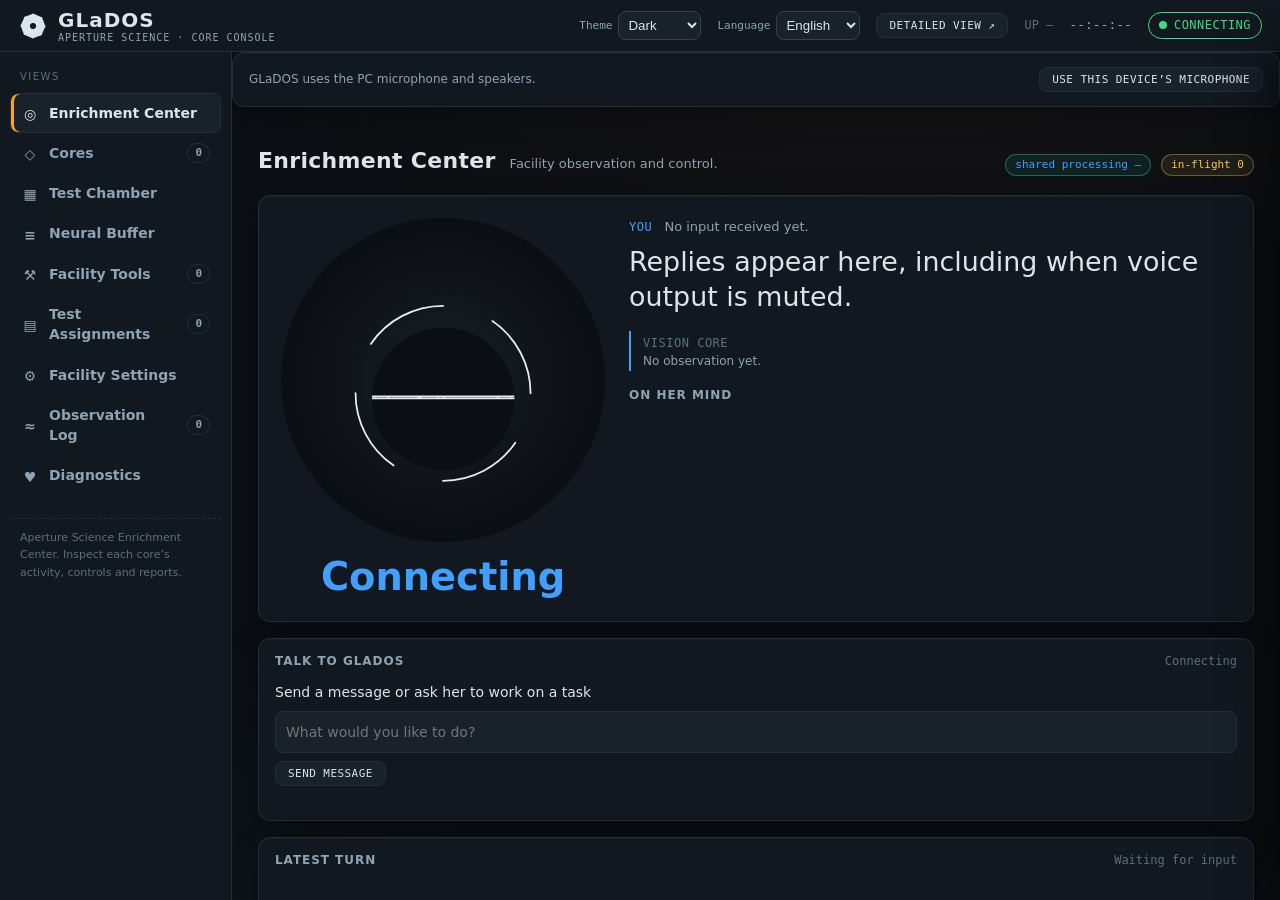
==== commit 8f814e2c: "Add French localization support and manifest for GLaDOS web app - Introduced a web app manifest file" ====
--- a/src/glados/webapp/static/index.html
+++ b/src/glados/webapp/static/index.html
@@ -3,6 +3,9 @@
 <head>
 <meta charset="utf-8">
 <meta name="viewport" content="width=device-width, initial-scale=1">
+<link rel="manifest" href="manifest.webmanifest">
+<meta name="theme-color" content="#14161a">
+<link rel="apple-touch-icon" href="glados-icon-192.png">
 <title>GLaDOS · Aperture Science</title>
 <style>
   :root{
@@ -209,6 +212,7 @@
 <link rel="stylesheet" href="glados-console.css">
 <script src="glados-dom.js"></script>
 <script src="glados-themes.js"></script>
+<script src="glados-i18n.js"></script>
 </head>
 <body>
 <div id="app">
@@ -407,6 +411,7 @@
       <div class="card" style="margin-bottom:16px"><h3>Interface appearance</h3><label>Theme<select class="console-field" id="theme-settings"></select></label><p class="console-note">Dark, Clinical, Terminal and PotatOS share the same live controls. This browser remembers your theme. Open the Presence screen from the top bar for the tablet view.</p></div>
       <div class="card" style="margin-bottom:16px"><h3>Internet search sources</h3><p class="console-note">News requests read these sites’ pages directly, then search if needed. Other categories guide web searches. Enter one domain or site path per line, up to eight per category. Console changes apply to the next request and save to data/search_settings.yaml. File edits apply after restart.</p><form id="search-settings-form"><div class="grid cols-2"><label>Weather<textarea class="console-field" id="search-sources-weather" rows="4" placeholder="dwd.de&#10;meteoblue.com" disabled></textarea></label><label>News<textarea class="console-field" id="search-sources-news" rows="4" placeholder="reuters.com&#10;bbc.com/news" disabled></textarea></label><label>Reddit communities<textarea class="console-field" id="search-sources-reddit" rows="4" placeholder="reddit.com/r/LocalLLaMA&#10;reddit.com/r/Munich" disabled></textarea></label><label>General sources<textarea class="console-field" id="search-sources-general" rows="4" placeholder="A favorite domain or site path" disabled></textarea></label></div><button type="submit" class="btn-secondary" id="search-settings-save" style="margin-top:12px" disabled>Save favorite sources</button></form><p id="search-settings-feedback" class="console-feedback" role="status" aria-live="polite"></p></div>
       <div class="card" style="margin-bottom:16px"><h3>This device as microphone</h3><p class="console-note">Talk to GLaDOS through this browser, for example a phone: its microphone replaces the PC microphone and GLaDOS speaks through it. The PC takes over again when you stop or close the page. While GLaDOS speaks here, this microphone is muted so she does not hear herself. Browsers allow the microphone only over HTTPS.</p><p id="remote-audio-status" class="console-note"></p><p id="remote-audio-host" class="console-note"></p><button type="button" class="btn-secondary" id="remote-audio-toggle">Use this device’s microphone</button></div>
+      <div class="card" style="margin-bottom:16px"><h3>Paired devices</h3><p class="console-note">Phones and other computers that opened the pairing link. Revoke one to sign it out; this PC never needs pairing. Run “glados pair” on the PC to show the link again.</p><div id="pairing-devices"></div><p id="pairing-authority" class="console-note" hidden><a href="/glados-ca.crt">Download the GLaDOS certificate</a> and install it once on a phone to remove the security warning for good. Android: Settings › Security › Encryption &amp; credentials › Install a certificate › CA certificate. iPhone: open the file, install the profile, then enable it under Settings › General › About › Certificate Trust Settings. It only covers local addresses, never public websites.</p><div style="display:flex;gap:8px;margin-top:12px;flex-wrap:wrap"><button type="button" class="btn-secondary" id="pairing-refresh">Refresh</button><button type="button" class="btn-secondary" id="pairing-revoke-all">Sign out every device</button></div><p id="pairing-feedback" class="console-feedback" role="status" aria-live="polite"></p></div>
       <div class="card" style="margin-bottom:16px"><h3>Nexus Core</h3><p class="console-note">Consultation lets GLaDOS ask external advisor AIs in the background. The base decides where Central Core runs: auto moves it to the API when this machine is too slow, local and api force it. Needs the API key named in the configuration. Changes apply immediately and save to data/nexus_settings.yaml.</p><p id="nexus-status" class="console-note">Nexus Core unavailable.</p><form id="nexus-settings-form"><div class="grid cols-3"><label>Consultation<select class="console-field" id="nexus-consultation" disabled><option value="on">On</option><option value="off">Off</option></select></label><label>Base model<select class="console-field" id="nexus-base-mode" disabled><option value="auto">Auto</option><option value="local">Local only</option><option value="api">API only</option></select></label><label>Daily budget (USD)<input class="console-field" id="nexus-budget" type="number" min="0" max="1000" step="0.05" disabled></label></div><button type="submit" class="btn-secondary" id="nexus-settings-save" style="margin-top:12px" disabled>Save Nexus settings</button></form><p id="nexus-settings-feedback" class="console-feedback" role="status" aria-live="polite"></p></div>
       <div class="view-head"><h1>Facility Settings</h1><span class="sub">autonomy, voice input and routing.</span><button class="btn-secondary" id="decision-new">Create decision list</button></div>
       <div class="card" style="margin-bottom:16px"><h3>Facility Sensors &amp; Audio</h3><p class="console-note">Choose the webcam, microphone and speakers connected to the GLaDOS host. Changes apply immediately for this session.</p><div class="grid cols-3">
@@ -434,6 +439,7 @@
       <div class="view-head"><h1>Diagnostics</h1><span class="sub">engine infrastructure, inference capacity, and device health.</span></div>
       <div class="grid cols-2">
         <div class="card"><h3>Hardware &amp; Model Adaptation</h3><div id="v-hardware"></div></div>
+        <div class="card"><h3>Reply latency</h3><div id="v-latency"></div></div>
         <div class="card"><h3>Engine components</h3><div id="components"></div></div>
         <div class="card"><h3>Audio</h3><div id="v-audio"></div></div>
         <div class="card"><h3>Interaction</h3><div id="v-interaction"></div></div>
@@ -502,7 +508,7 @@
   audio:{rms:-40, vad:false, updated_at:0}, speaking:false,
   mcpServers:[],
   vision:"no visual feed", visionMind:null, searchSettings:null, nexus:null,
-  autonomyCore:null, hardware:null,
+  autonomyCore:null, hardware:null, latency:[],
   lanes:{prioQ:0, autoQ:0, autoInflight:0, workers:0, enabled:false},
   inference:null, commandSlot:null, routing:null, decisions:null, agents:[], minds:[], agentMinds:null, tools:[], slots:[], commands:[], controls:{}, operator:null,
   seq:100,
@@ -787,6 +793,30 @@
   $('command-task').onchange=preview;preview();
   $('run-command').onclick=()=>perform(async()=>commandResult(await apiPost('/api/tools/command',{task:$('command-task').value})),'command-result');
 }
+function latencyTrend(turns){
+  // Oldest on the left; each point is one reply's total, scaled to the slowest shown.
+  const values=turns.map(t=>t.total_ms).filter(v=>v!=null).reverse();
+  if(values.length<2) return '';
+  const W=280,H=48,max=Math.max(...values),step=W/(values.length-1);
+  const points=values.map((v,i)=>(i*step).toFixed(1)+','+(H-2-(v/max)*(H-6)).toFixed(1)).join(' ');
+  return '<svg viewBox="0 0 '+W+' '+H+'" width="100%" height="'+H+'" role="img" aria-label="Reply latency trend" style="display:block;margin-bottom:8px">'+
+    '<polyline points="'+points+'" fill="none" stroke="var(--accent, #ffa020)" stroke-width="2" stroke-linejoin="round"/>'+
+    '<text x="'+W+'" y="10" text-anchor="end" font-size="9" fill="currentColor" opacity=".6">'+(max>=1000?(max/1000).toFixed(1)+' s':Math.round(max)+' ms')+'</text></svg>';
+}
+function renderLatency(){
+  const turns=S.latency||[], last=turns[0];
+  if(!last){ setHTML($("v-latency"), '<span class="chip">No reply measured yet</span>'); return; }
+  const ms=v=>v==null?'—':(v>=1000?(v/1000).toFixed(2)+' s':Math.round(v)+' ms');
+  const totals=turns.map(t=>t.total_ms).filter(v=>v!=null).sort((a,b)=>a-b);
+  const median=totals.length?totals[Math.floor(totals.length/2)]:null;
+  setHTML($("v-latency"), latencyTrend(turns) + kv("Last reply", '<b>'+ms(last.total_ms)+'</b> · '+esc(last.source)) +
+    kv("Speech recognition", ms(last.asr_ms)) +
+    kv("Model first token", ms(last.llm_ms)) +
+    kv("First voice clip", ms(last.tts_ms)) +
+    kv("Until playback", ms(last.playback_ms)) +
+    kv("Median of last "+totals.length, ms(median)) +
+    (S.endOfSpeech ? kv("End-of-speech silence", ms(S.endOfSpeech)+' · before the timer starts') : ''));
+}
 function renderVitals(){
   if($("v-hardware")){
     const h = S.hardware;
@@ -809,6 +839,7 @@
       setHTML($("v-hardware"), '<span class="chip">Hardware telemetry standby</span>');
     }
   }
+  renderLatency();
   setHTML($("components"), S.minds.filter(m=>!S.agents.some(a=>a.agent_id===m.mind_id)).map(m=>kv(esc(m.title),esc(m.status)+" · "+esc(m.summary||""))).join("")||"No engine components reported.");
   if(!$("v-audio")) return;
   const a = S.audio;
@@ -1005,6 +1036,20 @@
   catch(error){$(feedback).textContent=error.message;}
   finally{operationPending=false;renderConsoleControls();}
 }
+function renderPairing(data){
+  const when=t=>new Date(t*1000).toLocaleString();
+  if(!data.enabled){ setHTML($('pairing-devices'),'<span class="chip">The console only listens on this machine.</span>'); $('pairing-revoke-all').disabled=true; return; }
+  $('pairing-revoke-all').disabled=!data.devices.length;
+  if('authority' in data) $('pairing-authority').hidden=!data.authority;
+  setHTML($('pairing-devices'), data.devices.map(d=>kv(esc(d.label)+(d.id===data.current?' <span class="chip teal">this device</span>':''),
+    esc(d.address)+' · '+esc(when(d.last_seen))+' <button type="button" class="btn-secondary" data-revoke="'+esc(d.id)+'">Revoke</button>')).join('')
+    || '<span class="chip">No paired devices</span>');
+}
+async function loadPairing(){ try{ renderPairing(await maybeFetch('/api/pairing')); }catch(error){ $('pairing-feedback').textContent=error.message; } }
+$('pairing-refresh').onclick=loadPairing;
+$('pairing-revoke-all').onclick=()=>perform(async()=>{renderPairing({enabled:true,...await apiPost('/api/pairing',{action:'revoke_all'})});return 'Every device was signed out.';},'pairing-feedback');
+$('pairing-devices').addEventListener('click',event=>{const id=event.target.dataset?.revoke; if(id) perform(async()=>{
+  const data=await apiPost('/api/pairing',{action:'revoke',id}); renderPairing({enabled:true,...data}); return 'Device signed out.';},'pairing-feedback');});
 let visionIntervalDirty=false;
 let searchSourcesDirty=false;
 const searchCategories=['weather','news','reddit','general'];
@@ -1176,6 +1221,8 @@
   if(st.interaction){ S.sinceUser=st.interaction.seconds_since_user; S.sinceAsst=st.interaction.seconds_since_assistant; }
   if(st.speaking!==undefined) S.speaking=!!st.speaking;
   if(st.hardware) S.hardware=st.hardware;
+  if(st.latency) S.latency=st.latency;
+  if("end_of_speech_ms" in st) S.endOfSpeech=st.end_of_speech_ms;
   if(st.mcp) S.mcpServers=st.mcp.servers||[];
 }
 function entryEvent(ev){ entry({t:(ev.timestamp||0)*1000, src:ev.source||"", kind:ev.kind||"", level:ev.level||"info", msg:ev.message||"", meta:ev.meta||{}}); }
@@ -1183,7 +1230,7 @@
   maybeFetch("/api/snapshot").then(j => {
     S.live=true;
     emit("engine","console","ok","LIVE TELEMETRY LINKED",{});
-    applySnapshot(j); paint(); renderFullWire();
+    applySnapshot(j); paint(); renderFullWire(); loadPairing();
     const es = new EventSource("/api/stream");
     es.addEventListener("obs", e=>entryEvent(JSON.parse(e.data)));
     es.addEventListener("state", e=>{ applyState(JSON.parse(e.data)); paint(); });
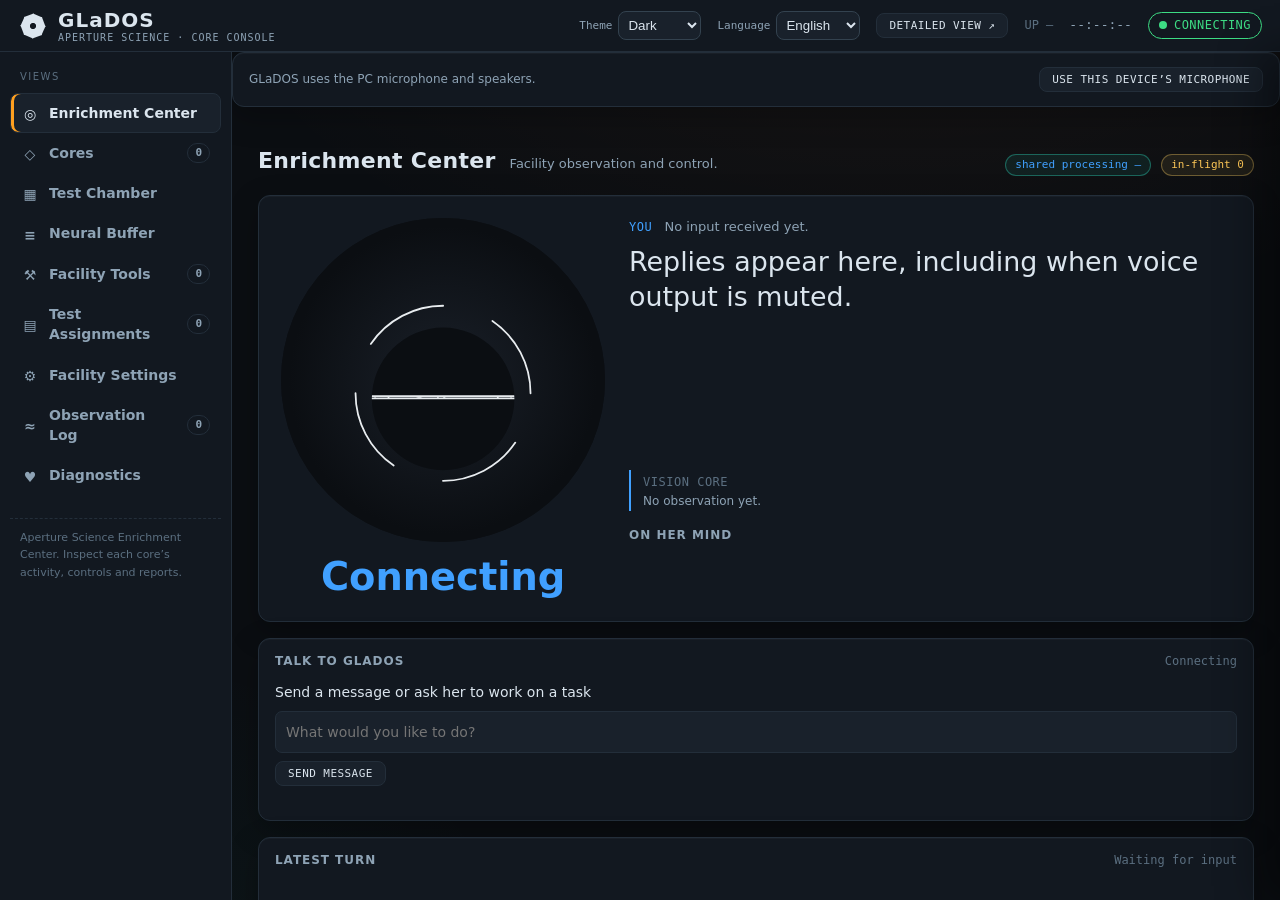
==== commit d1c3e24f: "Enhance UI responsiveness: fix scrolling behavior for replies and improve thought summary display" ====
--- a/src/glados/webapp/static/index.html
+++ b/src/glados/webapp/static/index.html
@@ -556,11 +556,14 @@
   ev.level = ({debug:"debg",success:"ok",warning:"warn",error:"err",critical:"err"})[ev.level] || ev.level;
   if(!("t" in ev)) ev.t = Date.now();
   if(ev.kind==='user_input'){
-    replyParts=[]; $('latest-reply').textContent='Waiting for GLaDOS…';
+    replyParts=[]; $('latest-reply').textContent='Waiting for GLaDOS…'; $('latest-reply').scrollTop=0;
   }
   if(ev.src==='tts' && ev.kind==='synthesize'){
+    // Follow the newest sentence only while the reader is at the bottom; otherwise leave them where they are.
+    const reply=$('latest-reply'), following=reply.scrollHeight-reply.scrollTop-reply.clientHeight<8;
     replyParts.push(ev.msg); if(replyParts.length>40) replyParts.shift();
-    $('latest-reply').textContent=replyParts.join(' ');
+    reply.textContent=replyParts.join(' ');
+    if(following) reply.scrollTop=reply.scrollHeight;
   }
   overview.event(ev);
   track(ev);
--- a/src/glados/webapp/static/glados-console.css
+++ b/src/glados/webapp/static/glados-console.css
@@ -36,13 +36,15 @@
 .presence-info {display:grid;gap:16px;min-width:0}
 .presence-user {color:var(--muted);font-size:13px;overflow-wrap:anywhere}
 .presence-user .slice {color:var(--accent-2);margin-right:8px}
-#latest-reply {font-size:clamp(20px,2.1vw,32px);line-height:1.3;margin-top:8px;overflow-wrap:anywhere;white-space:pre-wrap}
+/* Fixed height: a reply that grows while it streams scrolls inside its box instead of pushing the page down. */
+#latest-reply {font-size:clamp(20px,2.1vw,32px);line-height:1.3;margin-top:8px;overflow-wrap:anywhere;white-space:pre-wrap;height:7.8em;overflow-y:auto;overscroll-behavior:contain}
 .vision-description {border-left:2px solid var(--accent-2);padding-left:12px}
 .vision-description p {white-space:pre-wrap}
 .presence-thoughts h3 {margin-bottom:8px}
 .thought {display:grid;grid-template-columns:100px minmax(0,1fr);gap:4px 12px;padding:9px 10px;border:1px solid var(--line);border-radius:var(--radius-sm);margin-top:6px;background:var(--surface-2)}
 .thought>span {font:11px var(--mono);color:var(--muted)}
-.thought p {font-size:12px;overflow-wrap:anywhere}
+/* Three lines, always: a summary that changes length must not move what is below it. */
+.thought p {font-size:12px;line-height:1.4;overflow-wrap:anywhere;height:4.2em;overflow:hidden;display:-webkit-box;-webkit-box-orient:vertical;-webkit-line-clamp:3;line-clamp:3}
 .thought small {grid-column:2;color:var(--dim);font:10px var(--mono)}
 .thought.important {border-left:3px solid var(--warn)}
 .overview-grid {display:grid;grid-template-columns:repeat(2,minmax(0,1fr));gap:16px;margin-bottom:16px}
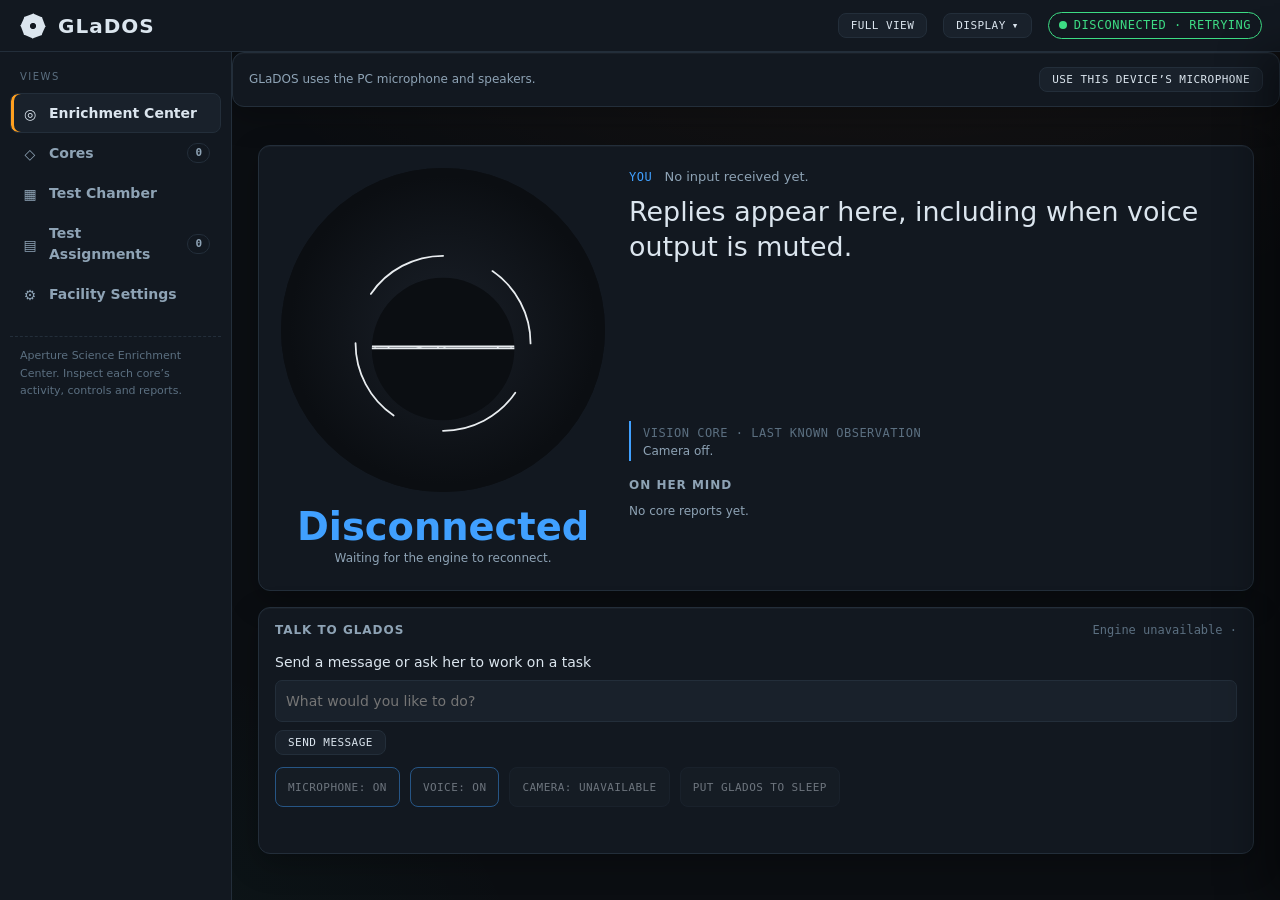
==== commit d69b644a: "Enhance UI: add quick control buttons and improve detail view toggle functionality" ====
--- a/src/glados/webapp/static/index.html
+++ b/src/glados/webapp/static/index.html
@@ -220,8 +220,14 @@
   <header class="topbar">
     <div class="brand"><svg class="aperture-mark" viewBox="0 0 100 100" aria-hidden="true"><path d="M 50 8 L 81 22 L 59 40 L 33 40 Z" transform="rotate(0 50 50)"/><path d="M 50 8 L 81 22 L 59 40 L 33 40 Z" transform="rotate(45 50 50)"/><path d="M 50 8 L 81 22 L 59 40 L 33 40 Z" transform="rotate(90 50 50)"/><path d="M 50 8 L 81 22 L 59 40 L 33 40 Z" transform="rotate(135 50 50)"/><path d="M 50 8 L 81 22 L 59 40 L 33 40 Z" transform="rotate(180 50 50)"/><path d="M 50 8 L 81 22 L 59 40 L 33 40 Z" transform="rotate(225 50 50)"/><path d="M 50 8 L 81 22 L 59 40 L 33 40 Z" transform="rotate(270 50 50)"/><path d="M 50 8 L 81 22 L 59 40 L 33 40 Z" transform="rotate(315 50 50)"/></svg><div class="brand-t"><div class="t1">GLaDOS</div><div class="sub">APERTURE SCIENCE &middot; CORE CONSOLE</div></div></div>
     <div class="spacer"></div>
-    <label class="theme-label">Theme <select id="theme-choice" aria-label="Interface theme"></select></label>
-    <a class="btn-secondary surface-switch" id="surface-switch" href="/?surface=presence">Presence screen ↗</a>
+    <button type="button" class="btn-secondary" id="detail-toggle" aria-pressed="false">Full view</button>
+    <details class="header-menu" id="header-menu">
+      <summary class="btn-secondary">Display</summary>
+      <div class="header-menu-panel">
+        <label class="theme-label">Theme <select id="theme-choice" aria-label="Interface theme"></select></label>
+        <a class="btn-secondary surface-switch" id="surface-switch" href="/?surface=presence">Presence screen ↗</a>
+      </div>
+    </details>
     <span class="uptime" id="uptime">UP —</span>
     <span class="clock" id="clock">--:--:--</span>
     <span class="live" role="status"><span class="dot"></span><span id="connection-status">CONNECTING</span></span>
@@ -276,6 +282,12 @@
           <input class="console-field" id="message-text" maxlength="8000" required placeholder="What would you like to do?">
           <button class="btn-secondary" id="message-send" type="submit">Send message</button>
         </form>
+        <div class="console-actions quick-controls">
+          <button class="btn-secondary" id="control-microphone" type="button">Microphone</button>
+          <button class="btn-secondary" id="control-voice" type="button">Voice output</button>
+          <button class="btn-secondary" id="control-camera" type="button">Camera</button>
+          <button class="btn-secondary" id="control-quiet" type="button">Put GLaDOS to sleep</button>
+        </div>
         <p class="console-feedback" id="console-feedback" role="status" aria-live="polite"></p>
       </div>
       <div class="overview-grid operator-only">
@@ -314,12 +326,6 @@
         <div class="card central-controls">
           <h3>Central Core <span class="now" id="brainstem-source">Engine state</span></h3>
           <p class="console-note" id="brainstem-detail"></p>
-          <div class="console-actions">
-            <button class="btn-secondary" id="control-microphone" type="button">Microphone</button>
-            <button class="btn-secondary" id="control-voice" type="button">Voice output</button>
-            <button class="btn-secondary" id="control-camera" type="button">Camera</button>
-            <button class="btn-secondary" id="control-quiet" type="button">Quiet</button>
-          </div>
           <p class="console-note" id="brainstem-expression"></p>
           <p class="console-note" id="brainstem-affect"></p>
           <div class="gauge-row operator-only">
@@ -1338,7 +1344,7 @@
   q.disabled=!S.live||!c.quiet_available;
   q.textContent=c.quiet_mode?'Wake GLaDOS':'Put GLaDOS to sleep';
   q.setAttribute('aria-pressed',String(!!c.quiet_mode));
-  const h=$('control-quiet');h.textContent=c.quiet_mode?'Wake GLaDOS':'Quiet: OFF';h.disabled=q.disabled;h.setAttribute('aria-pressed',String(!!c.quiet_mode));
+  const h=$('control-quiet');h.textContent=c.quiet_mode?'Wake GLaDOS':'Put GLaDOS to sleep';h.disabled=q.disabled;h.setAttribute('aria-pressed',String(!!c.quiet_mode));
   q.onclick=()=>perform(async()=>{const state=await apiPost('/api/control',{action:'quiet',enabled:!S.controls.quiet_mode});applyState(state);paint();return S.controls.quiet_mode?'Quiet mode: listening for wake requests.':'GLaDOS is awake.';},'quiet-settings-feedback');
   h.onclick=q.onclick;
   b.disabled=!S.live||!c.autonomy_available;
--- a/src/glados/webapp/static/glados-console.css
+++ b/src/glados/webapp/static/glados-console.css
@@ -27,6 +27,24 @@
 .hazard-bar {display:none}
 .card h3 .btn-secondary {margin-left:auto}
 .conversation-input {margin-bottom:16px}
+/* The everyday switches sit with the message box, and show at a glance what is off. */
+.quick-controls {margin-top:12px}
+.quick-controls button {min-height:40px}
+.quick-controls button[aria-pressed="true"] {border-color:var(--accent-2);color:var(--text)}
+#control-microphone[aria-pressed="false"],#control-voice[aria-pressed="false"],#control-quiet[aria-pressed="true"] {border-color:var(--warn);color:var(--warn)}
+/* Simple view: the conversation and its switches; the internals move to the full view. */
+:root[data-detail="simple"] .operator-only,:root[data-detail="simple"] .home-controls,
+:root[data-detail="simple"] .nav-item:is([data-view="context"],[data-view="tools"],[data-view="wire"],[data-view="vitals"]) {display:none}
+#detail-toggle[aria-pressed="true"] {border-color:var(--accent-2)}
+/* Header: theme, language and the presence screen live in one Display menu. */
+.header-menu {position:relative}
+.header-menu summary {list-style:none;cursor:pointer}
+.header-menu summary::-webkit-details-marker {display:none}
+.header-menu summary::after {content:" ▾"}
+.header-menu-panel {position:absolute;right:0;top:calc(100% + 8px);z-index:60;display:grid;gap:10px;min-width:220px;padding:12px;background:var(--bg);border:1px solid var(--line);border-radius:var(--radius-sm);box-shadow:0 8px 24px rgba(0,0,0,.35)}
+.header-menu-panel .theme-label {justify-content:space-between}
+.header-menu-panel .surface-switch {text-align:center}
+:root[data-detail="simple"] .topbar :is(.uptime,.clock,.brand .sub) {display:none}
 .presence-stage {grid-template-columns:minmax(220px,.7fr) minmax(0,1.3fr);gap:24px;padding:22px;align-items:start}
 .presence-stage:not(.camera-on) {grid-template-columns:minmax(220px,.7fr) minmax(0,1.3fr)}
 .avatar-stage {background:transparent;align-self:center;gap:12px}
@@ -101,12 +119,12 @@
 :root[data-surface="presence"] .avatar-stage svg {max-width:540px;width:min(100%,58vh)}
 :root[data-surface="presence"] .home-controls {display:block}
 :root[data-surface="presence"] .central-controls>h3,:root[data-surface="presence"] .central-controls>p {display:none}
-:root[data-surface="presence"] .central-controls .console-actions {justify-content:center}
-:root[data-surface="presence"] .central-controls .console-actions button {padding:14px 18px;min-height:48px}
+:root[data-surface="presence"] .quick-controls {justify-content:center}
+:root[data-surface="presence"] .quick-controls button {padding:14px 18px;min-height:48px}
 @media(max-width:1150px) {.overview-grid {grid-template-columns:1fr}.grid.cols-3 {grid-template-columns:repeat(3,minmax(0,1fr))}.uptime {display:none}}
 @media(max-width:760px) {
   #app {grid-template-columns:1fr;grid-template-rows:auto auto minmax(0,1fr)}
-  .topbar {flex-wrap:wrap;padding:10px;gap:8px}.brand .sub {display:none}.topbar .clock {display:none}.live {font-size:10px;padding:4px 6px}
+  .topbar {flex-wrap:wrap;padding:10px;gap:8px}.brand .sub {display:none}.topbar .clock {display:none}.topbar .brand-t {display:none}.topbar .spacer {flex:1}.live {font-size:10px;padding:4px 6px}
   .sidebar {grid-row:2;display:flex;gap:4px;overflow-x:auto;padding:6px;border-right:0;border-bottom:1px solid var(--line);min-width:0}
   .sidebar .nav-item {width:auto;flex:0 0 auto;justify-content:start;font-size:12px;padding:8px;gap:5px}
   .sidebar .nav-item span:not(.ico) {display:inline}.sidebar .nav-item .badge,.sec-label,.nav-hint {display:none}
@@ -115,6 +133,8 @@
   .avatar-stage svg,:root[data-surface="presence"] .avatar-stage svg {max-width:280px;width:70vw}
   .turn-waterfall {grid-template-columns:120px minmax(35px,1fr) 65px;gap:8px}.timing-label {font-size:11px}
   .grid.cols-3 {grid-template-columns:1fr}.thought {grid-template-columns:80px minmax(0,1fr)}
+  /* On a phone the simple view keeps the eye small so the message box is reachable without scrolling far. */
+  :root[data-detail="simple"]:not([data-surface="presence"]) .avatar-stage svg {max-width:170px}
   :root[data-surface="presence"] #app {grid-template-rows:auto minmax(0,1fr)}
   :root[data-surface="presence"] .main {grid-row:2}
   :root[data-surface="presence"] #view-home {padding:14px 12px}
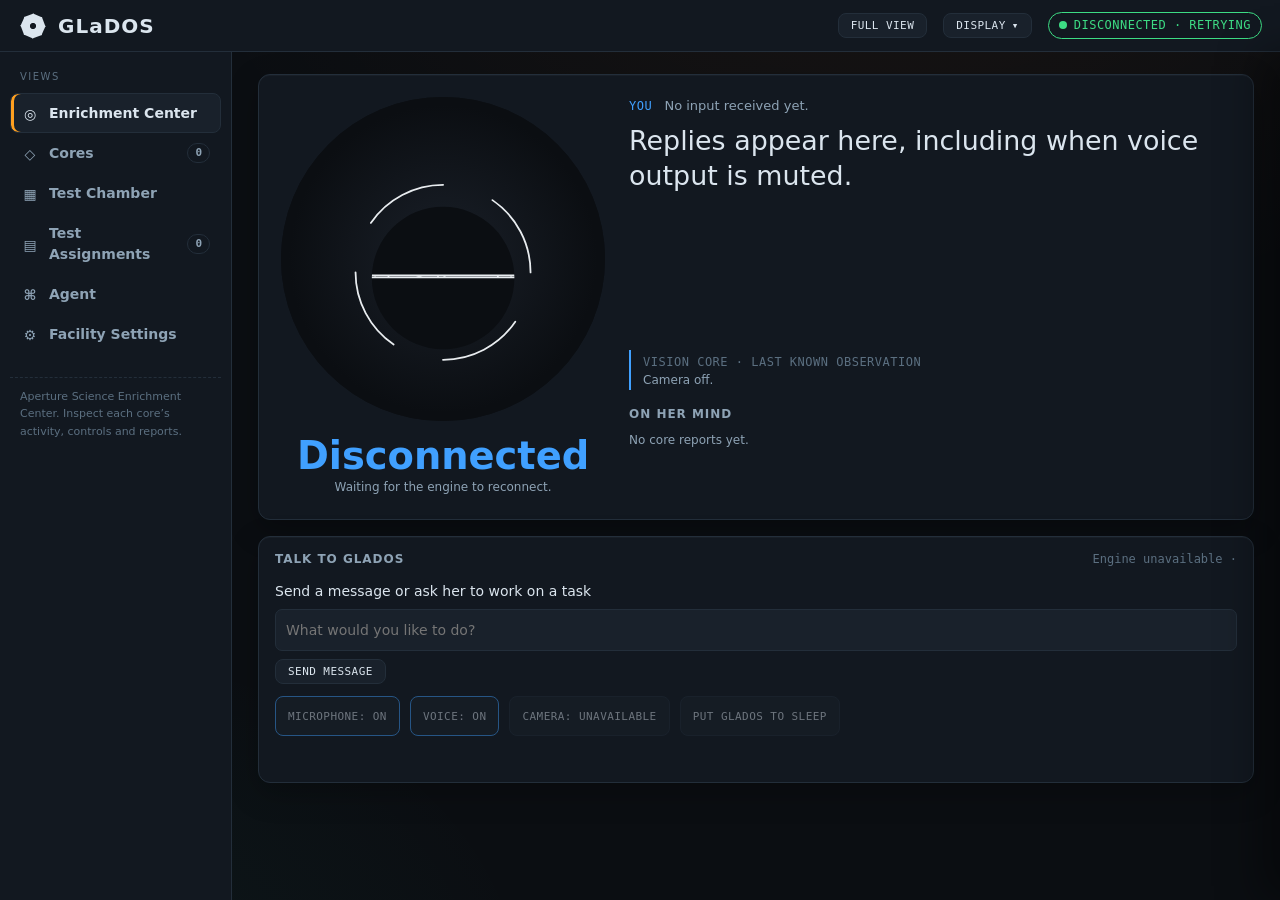
==== commit 79b53865: "feat: implement self-improvement feature for GLaDOS - Added a new self-improvement tool that allows " ====
--- a/src/glados/webapp/static/index.html
+++ b/src/glados/webapp/static/index.html
@@ -241,6 +241,7 @@
     <div class="nav-item" data-view="context"><span class="ico">&#8801;</span><span>Neural Buffer</span></div>
     <div class="nav-item" data-view="tools"><span class="ico">⚒</span><span>Facility Tools</span><span class="badge" id="toolsBadge">0</span></div>
     <div class="nav-item" data-view="tasks"><span class="ico">▤</span><span>Test Assignments</span><span class="badge" id="tasksBadge">0</span></div>
+    <div class="nav-item" data-view="agent"><span class="ico">⌘</span><span>Agent</span><span class="badge" id="agentBadge" hidden>0</span></div>
     <div class="nav-item" data-view="settings"><span class="ico">⚙</span><span>Facility Settings</span></div>
     <div class="nav-item" data-view="wire"><span class="ico">&#8776;</span><span>Observation Log</span><span class="badge" id="wireBadge">0</span></div>
     <div class="nav-item" data-view="vitals"><span class="ico">&#9829;</span><span>Diagnostics</span></div>
@@ -376,6 +377,16 @@
       <p class="console-note">Create an assignment, ask GLaDOS to work on it, then inspect its result. Core state and reports live in Cores.</p><div class="slots" id="slots"></div>
     </section>
 
+    <section class="view" id="view-agent">
+      <div class="view-head"><h1>Agent</h1><span class="sub">what GLaDOS does on this computer.</span><div class="right"><button type="button" class="btn-secondary" id="agent-notify">Notifications: off</button></div></div>
+      <p class="console-note">GLaDOS runs commands, edits files and controls the desktop by herself. Blacklisted actions wait here until you approve them, or until you say your confirmation code. Every action is also written to data/agent_audit.jsonl.</p>
+      <p class="console-note" id="agent-feedback" role="status"></p>
+      <div class="card"><h3>Waiting for approval</h3><div id="agent-approvals"></div></div>
+      <div class="card"><h3>Background jobs <span class="chip" id="agent-jobs-count">0</span></h3><div id="agent-jobs"></div></div>
+      <div class="card"><h3>Self-improvement proposals</h3><p class="console-note">Changes GLaDOS prepared to her own code or configuration, in an isolated copy, tested before they reach you. Read the change, approve it above, then ask GLaDOS to apply it. She restarts, and the change is undone automatically if she does not come back.</p><div id="agent-proposals"></div></div>
+      <div class="card"><h3>Recent actions</h3><div id="agent-recent" class="agent-recent"></div></div>
+    </section>
+
     <section class="view" id="view-context">
       <div class="view-head"><h1>Neural Buffer</h1><span class="sub">Inspect GLaDOS’s inference context.</span></div>
       <div class="card context-controls">
@@ -487,6 +498,7 @@
 <script src="glados-context.js"></script>
 <script src="glados-memory.js"></script>
 <script src="glados-devices.js"></script>
+<script src="glados-agent.js"></script>
 <script>
 "use strict";
 /* GLaDOS Core Console — dual mode.
@@ -527,6 +539,7 @@
 const contextInspector = window.GladosContext.mount(document, () => S.live && S.connection === 'live');
 const memoryBrowser = window.GladosMemory.mount(document, () => S.live && S.connection === 'live');
 const deviceSelector = window.GladosDevices.mount(document, () => S.live && S.connection === 'live');
+const agentPanel = window.GladosAgent.mount(document, () => S.live && S.connection === 'live');
 let toolsRenderKey="",mindsRenderKey="",slotsRenderKey="",homeTasksRenderKey="";
 function normalizeLanes(lanes = {}){
   return {
@@ -596,11 +609,12 @@
 /* ============ navigation ============ */
 function go(name){
   if(name==="minds" || name==="slots") name="cores";
-  document.title=(name==="cores"?"Cores":({home:"Enrichment Center",context:"Neural Buffer",memory:"Test Chamber",tools:"Facility Tools",tasks:"Test Assignments",settings:"Facility Settings",wire:"Observation Log",vitals:"Diagnostics"})[name]||"GLaDOS")+" · GLaDOS | Aperture Science";
+  document.title=(name==="cores"?"Cores":({home:"Enrichment Center",context:"Neural Buffer",memory:"Test Chamber",tools:"Facility Tools",tasks:"Test Assignments",agent:"Agent",settings:"Facility Settings",wire:"Observation Log",vitals:"Diagnostics"})[name]||"GLaDOS")+" · GLaDOS | Aperture Science";
   avatar.setVisible(name==="home");
   contextInspector.setVisible(name==='context');
   memoryBrowser.setVisible(name==='memory');
   deviceSelector.setVisible(name==='settings');
+  agentPanel.setVisible(name==='agent');
   $$(".nav-item").forEach(n => n.classList.toggle("active", n.dataset.view===name));
   $$(".view").forEach(v => v.classList.toggle("active", v.id==="view-"+name));
   if(name==="wire"){ renderFilters(); renderFullWire(); unread=0; updateBadges(); }
--- a/src/glados/webapp/static/glados-console.css
+++ b/src/glados/webapp/static/glados-console.css
@@ -143,4 +143,19 @@
   *,*::before,*::after {animation:none!important;transition:none!important;scroll-behavior:auto!important}
   :root[data-theme="terminal"] body::after {display:none}
 }
-#remote-audio-banner[hidden] {display:none}
+#remote-audio-banner[hidden] {display:none !important}
+
+/* Agent panel */
+.agent-recent {overflow-x:auto}
+.agent-log {width:100%;border-collapse:collapse;font-size:12.5px}
+.agent-log th, .agent-log td {text-align:left;vertical-align:top;padding:6px 8px;border-bottom:1px solid var(--line, rgba(127,127,127,.25))}
+.agent-log td:nth-child(4) {word-break:break-word;min-width:14em}
+.agent-approval p {margin:0 0 8px}
+#agentBadge[hidden] {display:none !important}
+#view-agent .card {margin-bottom:16px}
+.agent-proposal summary {cursor:pointer}
+.agent-summary {white-space:pre-wrap;margin:8px 0}
+.agent-diff {max-height:420px;overflow:auto;font-size:12px;padding:10px;border-radius:6px;background:rgba(127,127,127,.08)}
+.diff-add {color:#3fb950}
+.diff-del {color:#f85149}
+.diff-meta {color:#58a6ff}
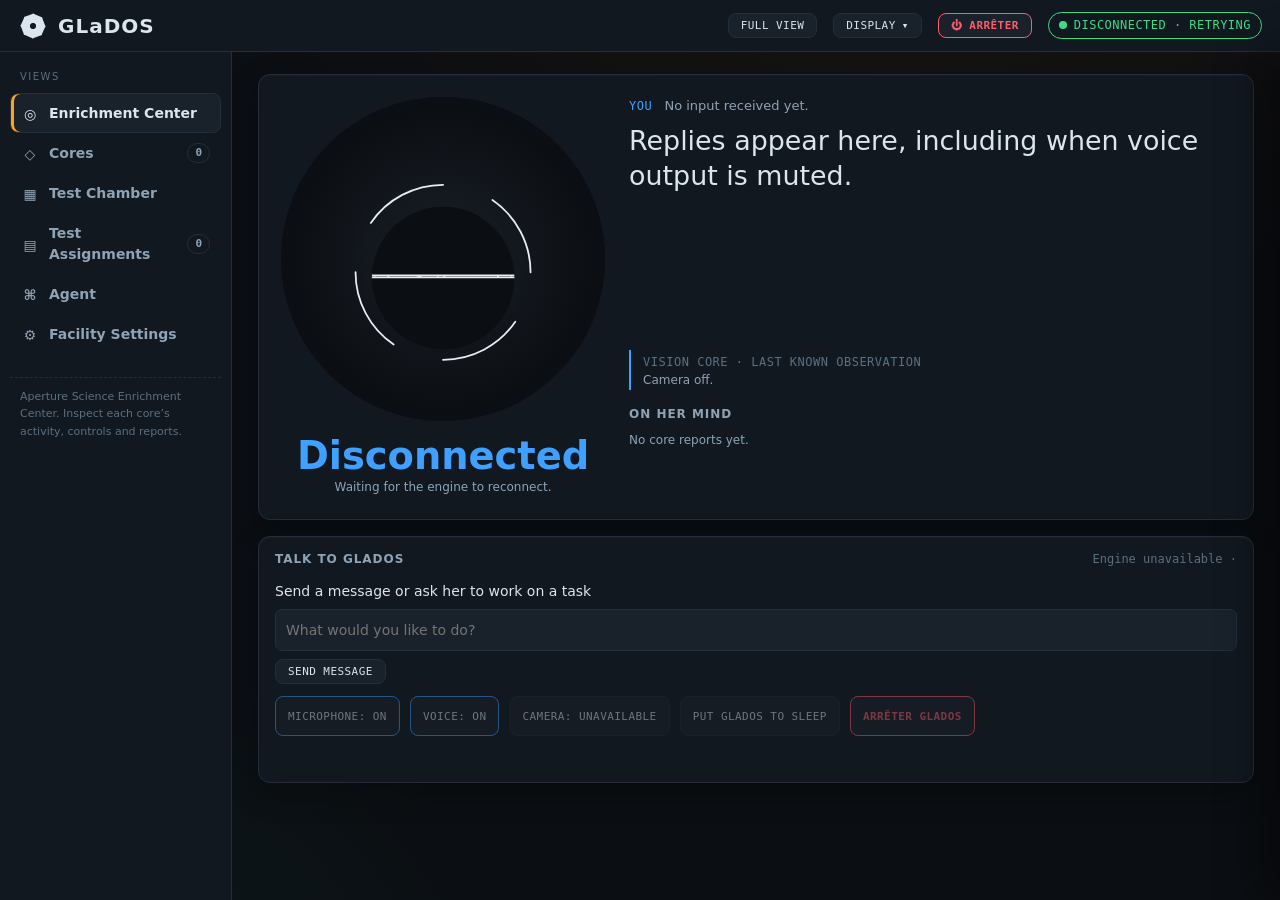
==== commit 09ea3c4e: "feat: add shutdown functionality and UI elements for GLaDOS" ====
--- a/src/glados/webapp/static/index.html
+++ b/src/glados/webapp/static/index.html
@@ -228,6 +228,7 @@
         <a class="btn-secondary surface-switch" id="surface-switch" href="/?surface=presence">Presence screen ↗</a>
       </div>
     </details>
+    <button type="button" class="btn-secondary btn-shutdown" id="header-shutdown-btn" title="Arrêter GLaDOS et libérer le GPU">⏻ Arrêter</button>
     <span class="uptime" id="uptime">UP —</span>
     <span class="clock" id="clock">--:--:--</span>
     <span class="live" role="status"><span class="dot"></span><span id="connection-status">CONNECTING</span></span>
@@ -288,6 +289,7 @@
           <button class="btn-secondary" id="control-voice" type="button">Voice output</button>
           <button class="btn-secondary" id="control-camera" type="button">Camera</button>
           <button class="btn-secondary" id="control-quiet" type="button">Put GLaDOS to sleep</button>
+          <button class="btn-secondary btn-shutdown" id="control-shutdown" type="button" title="Arrêter GLaDOS et libérer la mémoire GPU">Arrêter GLaDOS</button>
         </div>
         <p class="console-feedback" id="console-feedback" role="status" aria-live="polite"></p>
       </div>
@@ -1142,7 +1144,7 @@
   camera.setAttribute('aria-pressed',String(cameraOn));
   camera.disabled=!ready || !v?.running || c.quiet_mode;
   camera.title=cameraOn?'Suspend Vision Core observations and release the webcam.':'Resume Vision Core observations.';
-  ['message-send','edit-instructions','home-new-task','new-task'].forEach(id=>$(id).disabled=!ready);
+  ['message-send','edit-instructions','home-new-task','new-task','header-shutdown-btn','control-shutdown'].forEach(id=>{const el=$(id);if(el)el.disabled=!ready;});
   $('brainstem-source').textContent=c.emotion_paused?'PAD schedule paused':c.emotion_running?'PAD agent active':'Speech + interaction';
   $('brainstem-detail').textContent=c.emotion_available?'GLaDOS’s modeled mood, from −1 to +1. PAD updates before each reply and directs its tone and expression.':'Emotion tracking is disabled in this profile. Enable autonomy.emotion.enabled to use the PAD gauges.';
   $('instructions-preview').textContent=S.operator ? (S.operator.instructions || 'No extra response instructions. The base personality and tool instructions still apply.') : 'Response instructions are unavailable until the engine connects.';
@@ -1178,6 +1180,20 @@
   },'task-feedback');});
 }
 $('new-task').onclick=()=>editTask();$('home-new-task').onclick=()=>editTask();
+async function requestShutdown(){
+  if(!confirm("Voulez-vous vraiment éteindre GLaDOS et libérer la mémoire GPU ?")) return;
+  try {
+    const feedback=$('console-feedback');
+    if(feedback) feedback.textContent='Arrêt de GLaDOS en cours…';
+    const status=$('connection-status');
+    if(status) status.textContent='ARRÊT EN COURS…';
+    await apiPost('/api/shutdown',{confirm:true});
+  }catch(err){
+    alert("Impossible d'éteindre : "+err.message);
+  }
+}
+$('header-shutdown-btn')?.addEventListener('click',requestShutdown);
+$('control-shutdown')?.addEventListener('click',requestShutdown);
 function renderHomeTasks(){
   const host=$('home-tasks');
   if(!host) return;
--- a/src/glados/webapp/static/glados-console.css
+++ b/src/glados/webapp/static/glados-console.css
@@ -158,4 +158,19 @@
 .agent-diff {max-height:420px;overflow:auto;font-size:12px;padding:10px;border-radius:6px;background:rgba(127,127,127,.08)}
 .diff-add {color:#3fb950}
 .diff-del {color:#f85149}
+
+/* Shutdown button styling */
+.btn-shutdown {
+  border-color: var(--err, #ff5c6c) !important;
+  color: var(--err, #ff5c6c) !important;
+  font-weight: 600;
+  cursor: pointer;
+  transition: all 0.2s ease;
+}
+.btn-shutdown:hover:not(:disabled) {
+  background: var(--err, #ff5c6c) !important;
+  color: #fff !important;
+  border-color: var(--err, #ff5c6c) !important;
+  box-shadow: 0 0 10px rgba(255, 92, 108, 0.45);
+}
 .diff-meta {color:#58a6ff}
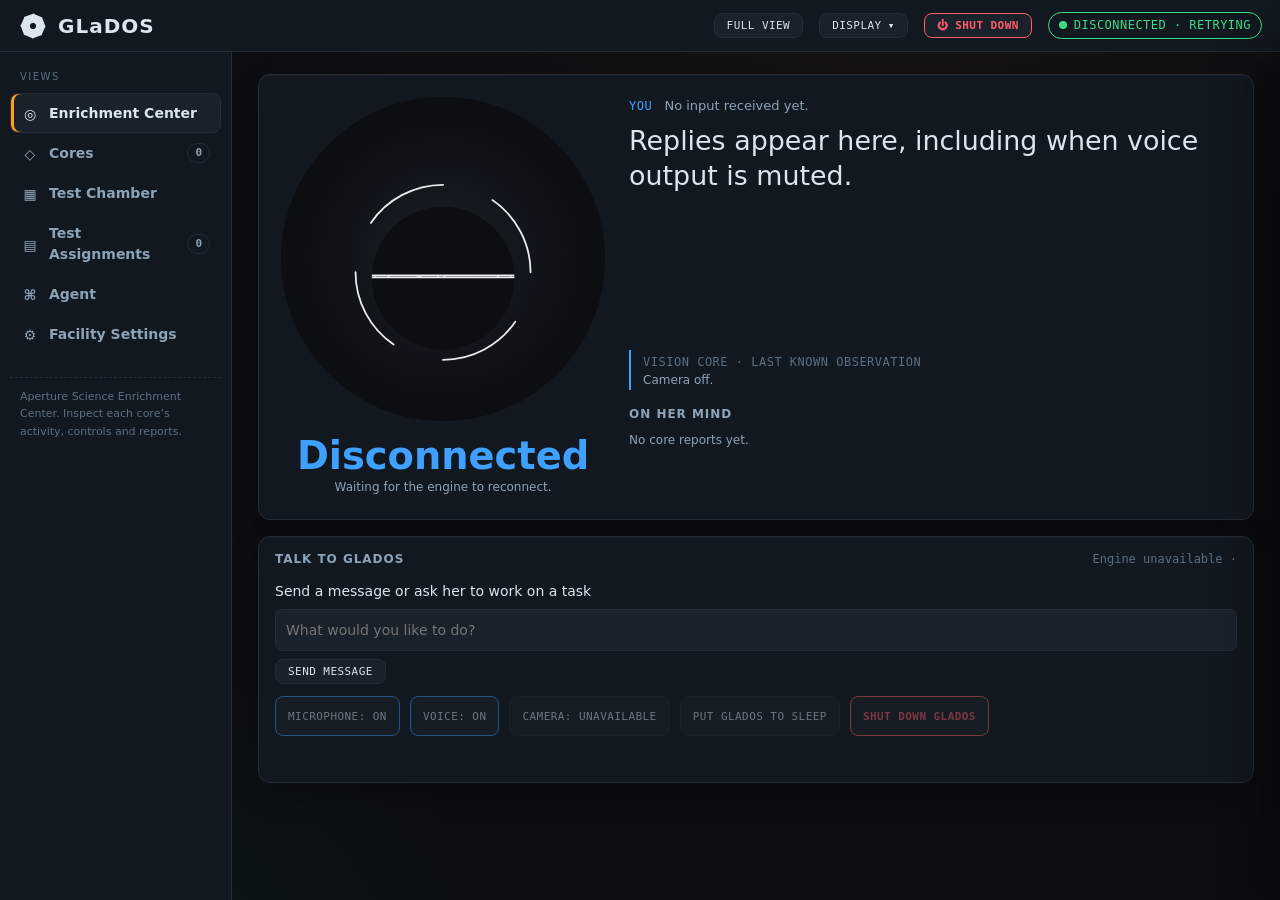
==== commit 333b2dda: "feat: update shutdown functionality and translations for GLaDOS" ====
--- a/src/glados/webapp/static/index.html
+++ b/src/glados/webapp/static/index.html
@@ -228,7 +228,7 @@
         <a class="btn-secondary surface-switch" id="surface-switch" href="/?surface=presence">Presence screen ↗</a>
       </div>
     </details>
-    <button type="button" class="btn-secondary btn-shutdown" id="header-shutdown-btn" title="Arrêter GLaDOS et libérer le GPU">⏻ Arrêter</button>
+    <button type="button" class="btn-secondary btn-shutdown" id="header-shutdown-btn" title="Shut down GLaDOS and free the GPU">⏻ Shut down</button>
     <span class="uptime" id="uptime">UP —</span>
     <span class="clock" id="clock">--:--:--</span>
     <span class="live" role="status"><span class="dot"></span><span id="connection-status">CONNECTING</span></span>
@@ -289,7 +289,7 @@
           <button class="btn-secondary" id="control-voice" type="button">Voice output</button>
           <button class="btn-secondary" id="control-camera" type="button">Camera</button>
           <button class="btn-secondary" id="control-quiet" type="button">Put GLaDOS to sleep</button>
-          <button class="btn-secondary btn-shutdown" id="control-shutdown" type="button" title="Arrêter GLaDOS et libérer la mémoire GPU">Arrêter GLaDOS</button>
+          <button class="btn-secondary btn-shutdown" id="control-shutdown" type="button" title="Shut down GLaDOS and free GPU memory">Shut down GLaDOS</button>
         </div>
         <p class="console-feedback" id="console-feedback" role="status" aria-live="polite"></p>
       </div>
@@ -1184,7 +1184,7 @@
   if(!confirm("Voulez-vous vraiment éteindre GLaDOS et libérer la mémoire GPU ?")) return;
   try {
     const feedback=$('console-feedback');
-    if(feedback) feedback.textContent='Arrêt de GLaDOS en cours…';
+    if(feedback) feedback.textContent='Shutting down GLaDOS…';
     const status=$('connection-status');
     if(status) status.textContent='ARRÊT EN COURS…';
     await apiPost('/api/shutdown',{confirm:true});
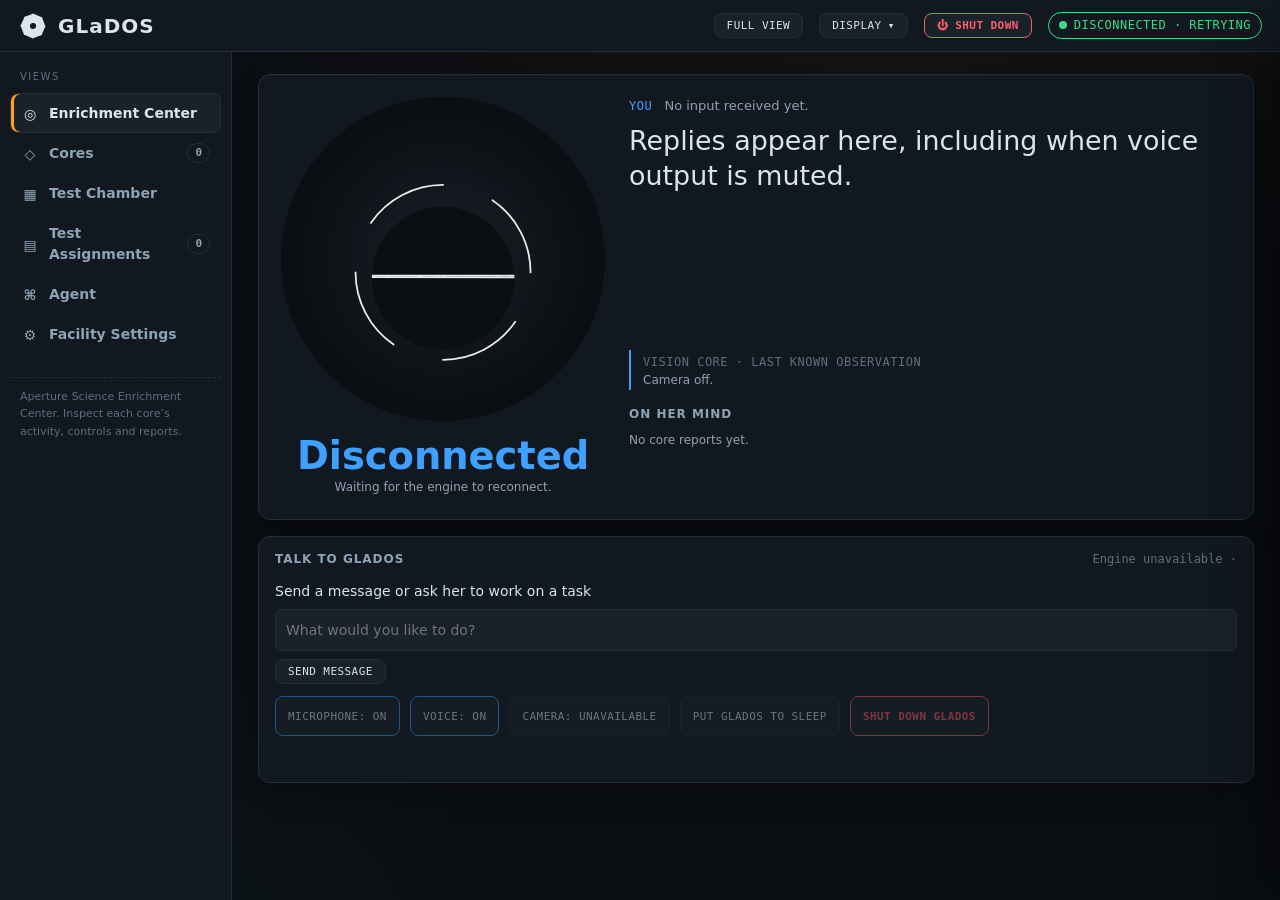
==== commit a3d5cc29: "feat: enhance audio processing and search functionalities, ignore filler words, and improve markdown" ====
--- a/src/glados/webapp/static/index.html
+++ b/src/glados/webapp/static/index.html
@@ -1144,7 +1144,8 @@
   camera.setAttribute('aria-pressed',String(cameraOn));
   camera.disabled=!ready || !v?.running || c.quiet_mode;
   camera.title=cameraOn?'Suspend Vision Core observations and release the webcam.':'Resume Vision Core observations.';
-  ['message-send','edit-instructions','home-new-task','new-task','header-shutdown-btn','control-shutdown'].forEach(id=>{const el=$(id);if(el)el.disabled=!ready;});
+  ['message-send','edit-instructions','home-new-task','new-task'].forEach(id=>{const el=$(id);if(el)el.disabled=!ready;});
+  paintPower(ready);
   $('brainstem-source').textContent=c.emotion_paused?'PAD schedule paused':c.emotion_running?'PAD agent active':'Speech + interaction';
   $('brainstem-detail').textContent=c.emotion_available?'GLaDOS’s modeled mood, from −1 to +1. PAD updates before each reply and directs its tone and expression.':'Emotion tracking is disabled in this profile. Enable autonomy.emotion.enabled to use the PAD gauges.';
   $('instructions-preview').textContent=S.operator ? (S.operator.instructions || 'No extra response instructions. The base personality and tool instructions still apply.') : 'Response instructions are unavailable until the engine connects.';
@@ -1180,6 +1181,34 @@
   },'task-feedback');});
 }
 $('new-task').onclick=()=>editTask();$('home-new-task').onclick=()=>editTask();
+// Once the engine is gone the shutdown buttons start it again, through the glados:// link the
+// desktop launcher registers. Only this machine has that handler, so remote consoles keep them off.
+const POWER={'header-shutdown-btn':['⏻ Shut down','⏻ Start'],'control-shutdown':['Shut down GLaDOS','Start GLaDOS']};
+const LOCAL_CONSOLE=typeof location!=='undefined'&&['127.0.0.1','localhost','[::1]'].includes(location.hostname);
+function paintPower(ready){
+  const start=S.connection==='disconnected'&&LOCAL_CONSOLE;
+  for(const [id,[stopLabel,startLabel]] of Object.entries(POWER)){
+    const el=$(id);if(!el) continue;
+    el.disabled=start?false:!ready;
+    if(el.dataset.power===(start?'start':'stop')) continue;
+    el.dataset.power=start?'start':'stop';
+    el.textContent=start?startLabel:stopLabel;
+    el.title=start?'Start GLaDOS and reload the console':'Shut down GLaDOS and free GPU memory';
+  }
+}
+let startRequested=false;
+function requestStart(){
+  $('connection-status').textContent='STARTING…';
+  location.href='glados://start';
+  if(startRequested) return;
+  startRequested=true;
+  // The engine needs 15-25 s to load; reload the console as soon as it answers.
+  const poll=()=>fetch('/api/snapshot',{cache:'no-store'}).then(r=>{if(r.ok) location.reload(); else setTimeout(poll,2000);},()=>setTimeout(poll,2000));
+  setTimeout(poll,2000);
+}
+function requestPower(event){
+  if(event.currentTarget.dataset.power==='start') requestStart(); else requestShutdown();
+}
 async function requestShutdown(){
   if(!confirm("Voulez-vous vraiment éteindre GLaDOS et libérer la mémoire GPU ?")) return;
   try {
@@ -1192,8 +1221,8 @@
     alert("Impossible d'éteindre : "+err.message);
   }
 }
-$('header-shutdown-btn')?.addEventListener('click',requestShutdown);
-$('control-shutdown')?.addEventListener('click',requestShutdown);
+$('header-shutdown-btn')?.addEventListener('click',requestPower);
+$('control-shutdown')?.addEventListener('click',requestPower);
 function renderHomeTasks(){
   const host=$('home-tasks');
   if(!host) return;
